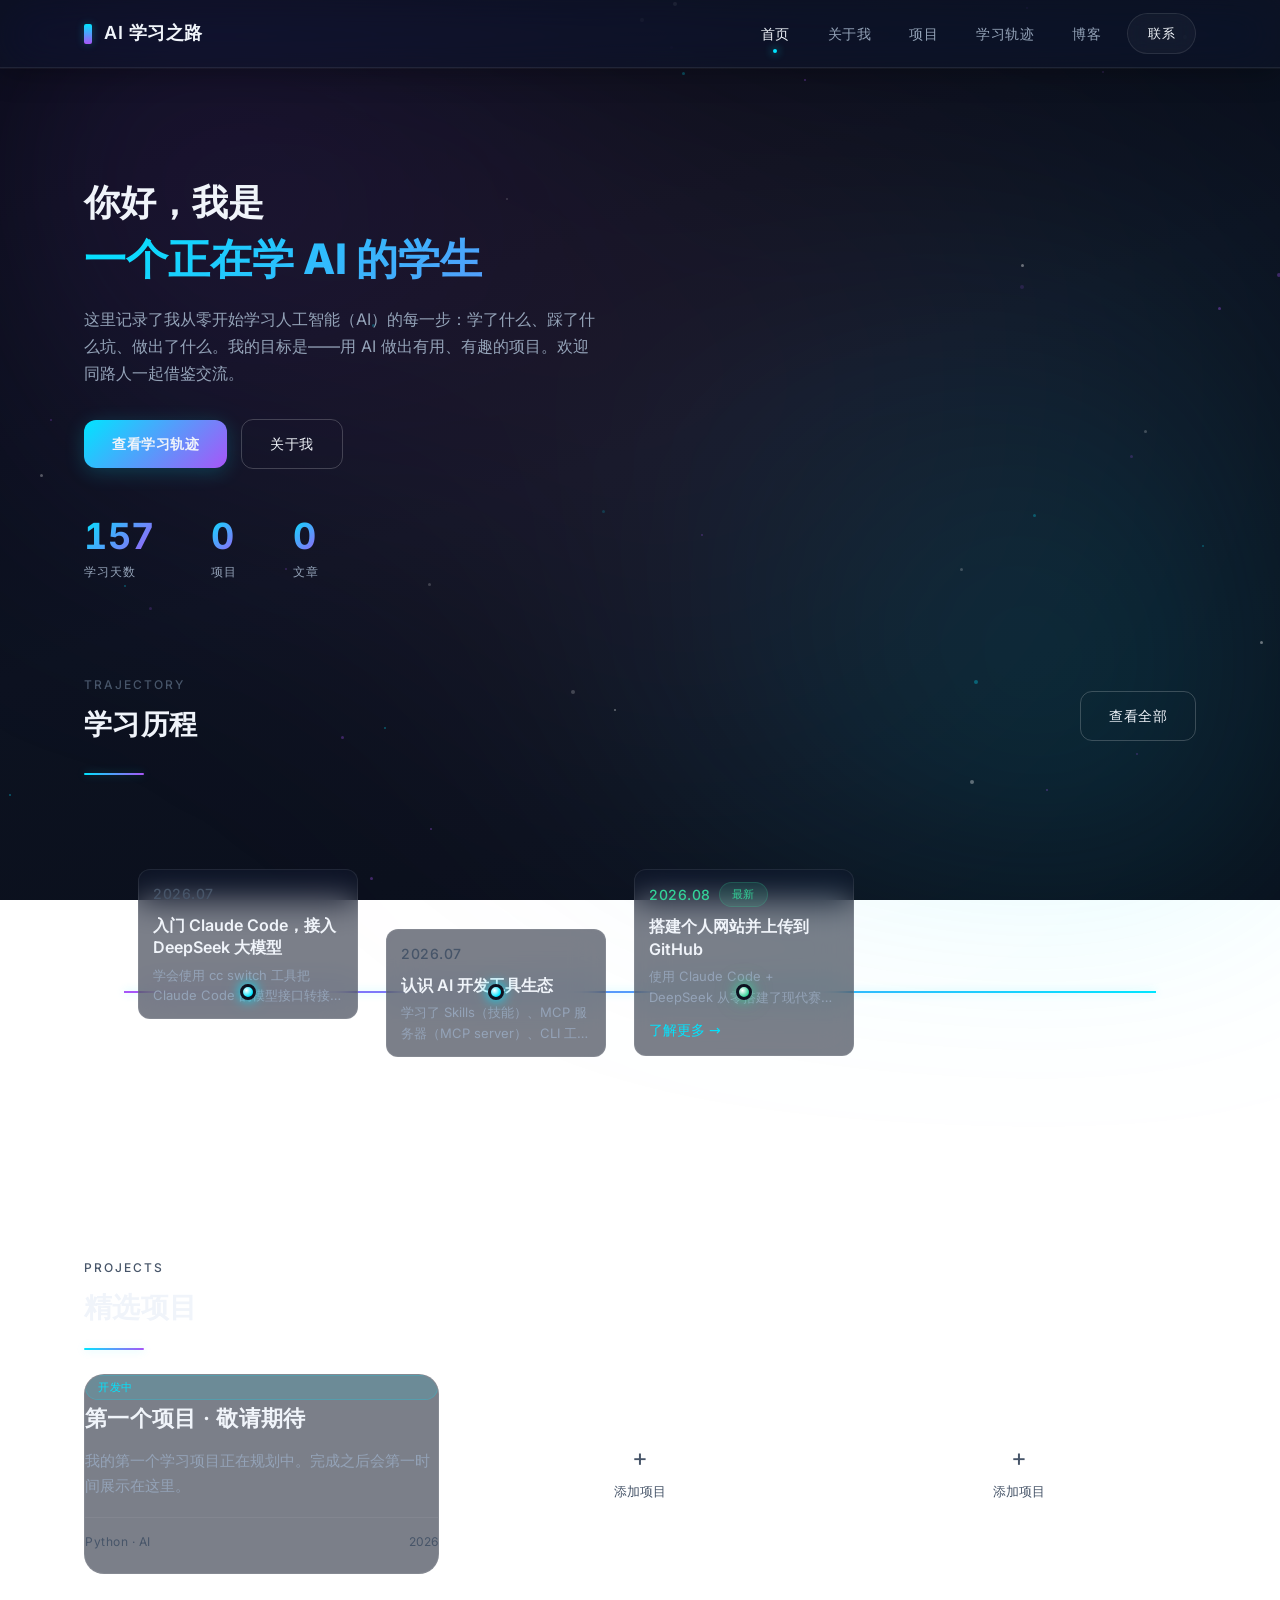
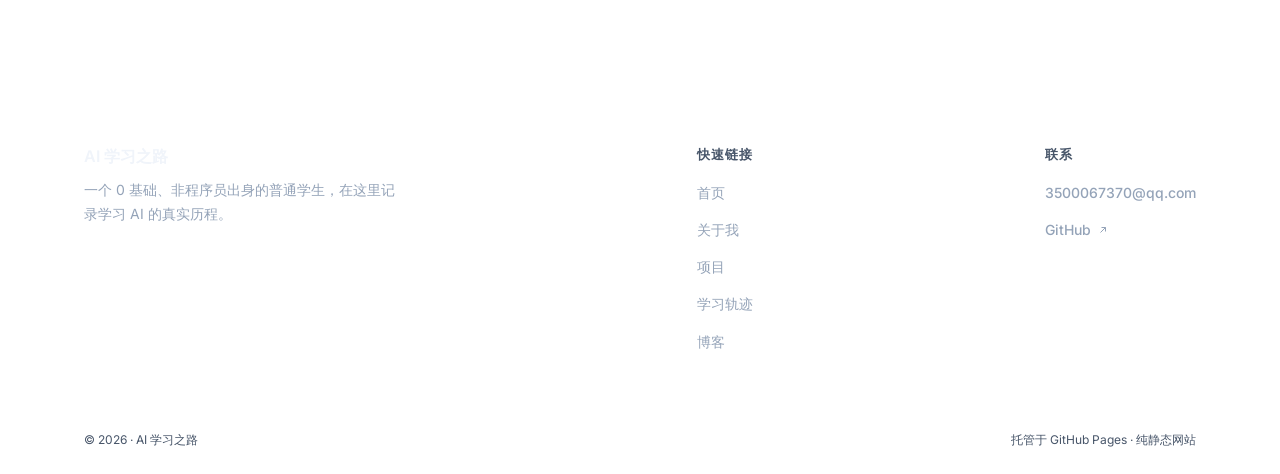
==== index.html @ 06bad892 "perf: Inter 字体本地化，移除 Google Fonts CDN 依赖 - 新增 fonts/Inter-latin-variable.woff2（可变字体，覆盖 100-900 字重） -" ====
<!DOCTYPE html>
<html lang="zh-CN">
<head>
  <meta charset="UTF-8">
  <meta name="viewport" content="width=1200">
  <title>首页 | 我的 AI 学习之路</title>
  <link rel="icon" type="image/svg+xml" href="images/favicon.svg">
  <link rel="stylesheet" href="css/style.css">
</head>
<body>

  <div class="ambient-glow"></div>
  <div id="particles"></div>

  <nav class="site-nav">
    <div class="nav-inner">
      <a class="nav-brand" href="index.html">AI 学习之路</a>
      <div class="nav-links">
        <a href="index.html" class="active">首页</a>
        <a href="about.html">关于我</a>
        <a href="projects.html">项目</a>
        <a href="trajectory.html">学习轨迹</a>
        <a href="blog.html">博客</a>
      </div>
      <a class="btn-glass nav-cta" href="mailto:3500067370@qq.com">联系</a>
    </div>
  </nav>

  <main class="page-main">

    <!-- Hero 区（现代仪表盘风格） -->
    <section class="hero">
      <h1 class="hero-title">
        你好，我是
        <span class="line-2 text-gradient">一个正在学 AI 的学生</span>
      </h1>
      <p class="hero-sub">这里记录了我从零开始学习人工智能（AI）的每一步：学了什么、踩了什么坑、做出了什么。我的目标是——用 AI 做出有用、有趣的项目。欢迎同路人一起借鉴交流。</p>
      <div class="btn-row">
        <a class="btn-gradient magnetic" href="trajectory.html">查看学习轨迹</a>
        <a class="btn-outline" href="about.html">关于我</a>
      </div>
      <div class="hero-stats">
        <div class="stat-item">
          <div class="stat-num text-gradient" data-count="0" data-auto-days>0</div>
          <div class="stat-label">学习天数</div>
        </div>
        <div class="stat-item">
          <div class="stat-num text-gradient" data-count="0">0</div>
          <div class="stat-label">项目</div>
        </div>
        <div class="stat-item">
          <div class="stat-num text-gradient" data-count="0">0</div>
          <div class="stat-label">文章</div>
        </div>
      </div>
    </section>

    <!-- 学习轨迹概览（简版时间线） -->
    <section class="section">
      <div class="section-row">
        <div class="section-head">
          <div class="section-kicker">TRAJECTORY</div>
          <h2 class="section-title">学习历程</h2>
        </div>
        <a class="btn-outline" href="trajectory.html">查看全部</a>
      </div>
      <div class="divider-glow"></div>
      <div id="home-timeline"></div>
    </section>

    <!-- 精选项目 -->
    <section class="section">
      <div class="section-head">
        <div class="section-kicker">PROJECTS</div>
        <h2 class="section-title">精选项目</h2>
      </div>
      <div class="divider-glow"></div>
      <div class="projects-grid">
        <div class="card project-card">
          <span class="badge badge-cyan">开发中</span>
          <h3>第一个项目 · 敬请期待</h3>
          <p>我的第一个学习项目正在规划中。完成之后会第一时间展示在这里。</p>
          <div class="project-meta">
            <span class="tech">Python · AI</span>
            <span>2026</span>
          </div>
        </div>
        <div class="card-placeholder">
          <div class="plus">+</div>
          <span>添加项目</span>
        </div>
        <div class="card-placeholder">
          <div class="plus">+</div>
          <span>添加项目</span>
        </div>
      </div>
    </section>

  </main>

  <footer class="site-footer">
    <div class="footer-inner">
      <div class="footer-cols">
        <div class="footer-brand">
          <div class="footer-brand-name">AI 学习之路</div>
          <p>一个 0 基础、非程序员出身的普通学生，在这里记录学习 AI 的真实历程。</p>
        </div>
        <div class="footer-col">
          <h4>快速链接</h4>
          <ul>
            <li><a href="index.html">首页</a></li>
            <li><a href="about.html">关于我</a></li>
            <li><a href="projects.html">项目</a></li>
            <li><a href="trajectory.html">学习轨迹</a></li>
            <li><a href="blog.html">博客</a></li>
          </ul>
        </div>
        <div class="footer-col">
          <h4>联系</h4>
          <ul>
            <li><a href="mailto:3500067370@qq.com">3500067370@qq.com</a></li>
            <li><a class="has-arrow" href="https://github.com/moxiao954" target="_blank" rel="noopener">GitHub
              <svg viewBox="0 0 24 24"><path d="M7 17L17 7M9 7h8v8"/></svg>
            </a></li>
          </ul>
        </div>
      </div>
      <div class="footer-bottom">
        <span>© 2026 · AI 学习之路</span>
        <span class="host-note">托管于 GitHub Pages · 纯静态网站</span>
      </div>
    </div>
  </footer>

  <script src="js/main.js"></script>
  <script>
    renderTimeline(document.getElementById("home-timeline"), {
      maxItems: 5,
      animated: false,
      compact: true
    });
  </script>
</body>
</html>
---- css/style.css ----
/* ============================================================
   个人 AI 学习分享网站 · 全局样式（现代前卫赛博风格 V3）
   规范来源：ui设计_现代赛博版_v3.txt
   说明：所有颜色走 :root 设计令牌；动画元素尽量加 will-change
   ============================================================ */

/* ============================================================
   本地字体：Inter 可变字体（latin 子集，覆盖 400-800 字重）
   说明：由 Google Fonts 下载到本地自托管，无需访问外网，
   中文自动回退到微软雅黑 / 苹方。
   ============================================================ */
@font-face {
  font-family: 'Inter';
  font-style: normal;
  font-weight: 100 900;
  font-display: swap;
  src: url('../fonts/Inter-latin-variable.woff2') format('woff2');
}

:root {
  /* ---- 背景 ---- */
  --bg-start: #060914;                 /* 背景渐变起点（极深蓝黑） */
  --bg-end: #0C1220;                   /* 背景渐变终点 */
  --bg-elevated: #0F1628;              /* 抬升表面色（实色卡片） */

  /* ---- 主色 ---- */
  --cyan: #00E5FF;                     /* 主色·荧光青 */
  --cyan-soft: rgba(0, 229, 255, 0.12);
  --purple: #A855F7;                   /* 副色·电光紫 */
  --purple-soft: rgba(168, 85, 247, 0.12);
  --magenta: #F472B6;                  /* 点缀·霓虹粉 */
  --green: #34D399;                    /* 点缀·翡翠绿（成功/在线） */
  --amber: #FBBF24;                    /* 点缀·琥珀（提示） */

  /* ---- 玻璃表面 ---- */
  --surface: rgba(255, 255, 255, 0.03);
  --surface-hover: rgba(255, 255, 255, 0.06);
  --glass-bg: rgba(15, 22, 40, 0.55);
  --glass-border: rgba(255, 255, 255, 0.08);
  --glass-border-active: rgba(0, 229, 255, 0.35);

  /* ---- 文字 ---- */
  --text-main: #F0F4FA;
  --text-secondary: #94A3B8;
  --text-tertiary: #475569;

  /* ---- 发光 / 阴影 ---- */
  --shadow-cyan: rgba(0, 229, 255, 0.25);
  --shadow-purple: rgba(168, 85, 247, 0.25);
  --glow-cyan: 0 0 20px rgba(0, 229, 255, 0.3), 0 0 60px rgba(0, 229, 255, 0.1);
  --glow-purple: 0 0 20px rgba(168, 85, 247, 0.3), 0 0 60px rgba(168, 85, 247, 0.1);

  /* ---- 圆角 ---- */
  --radius-sm: 6px;
  --radius-md: 12px;
  --radius-lg: 20px;
  --radius-xl: 28px;

  /* ---- 过渡 ---- */
  --transition-fast: 0.2s cubic-bezier(0.4, 0, 0.2, 1);
  --transition-base: 0.4s cubic-bezier(0.4, 0, 0.2, 1);
  --transition-spring: 0.5s cubic-bezier(0.34, 1.56, 0.64, 1);
}

* { margin: 0; padding: 0; box-sizing: border-box; }

html { min-width: 1200px; }

body {
  font-family: 'Inter', 'Microsoft YaHei', 'PingFang SC', system-ui, sans-serif;
  color: var(--text-main);
  background: linear-gradient(160deg, var(--bg-start) 0%, var(--bg-end) 50%, #0A0E1A 100%) fixed;
  min-height: 100vh;
  line-height: 1.7;
  overflow-x: hidden;
}

/* ============================================================
   [1] 背景系统：ambient-glow 光斑（fixed，z-index:0）
   ============================================================ */
.ambient-glow {
  position: fixed;
  inset: 0;
  z-index: 0;
  pointer-events: none;
  background:
    radial-gradient(ellipse 800px 800px at 12% 10%, rgba(168, 85, 247, 0.15), transparent 70%),
    radial-gradient(ellipse 800px 800px at 85% 78%, rgba(0, 229, 255, 0.15), transparent 70%),
    radial-gradient(ellipse 800px 800px at 55% 45%, rgba(244, 114, 182, 0.08), transparent 70%);
  filter: blur(120px);
  animation: ambient-drift 20s ease-in-out infinite alternate;
}
@keyframes ambient-drift {
  0%   { transform: translate(0, 0) scale(1); }
  50%  { transform: translate(2%, -2%) scale(1.06); }
  100% { transform: translate(-2%, 2%) scale(1); }
}

/* 粒子系统（由 js/main.js 生成，z-index:1，pointer-events:none） */
#particles {
  position: fixed;
  inset: 0;
  z-index: 1;
  pointer-events: none;
  overflow: hidden;
}
.particle {
  position: absolute;
  border-radius: 50%;
  opacity: 0.5;
  will-change: transform, opacity;
}
@keyframes particle-float {
  0%   { transform: translate3d(0, 0, 0); }
  25%  { transform: translate3d(18px, -26vh, 0); }
  50%  { transform: translate3d(-14px, -52vh, 0); }
  75%  { transform: translate3d(20px, -78vh, 0); }
  100% { transform: translate3d(0, -104vh, 0); }
}

/* ============================================================
   [3] 微光粒子 / [4] 光标与磁性
   ============================================================ */
.magnetic { will-change: transform; }

/* ============================================================
   层叠约定：内容 z-index:2，导航 z-index:100，弹层 200
   ============================================================ */
.page-main, .site-footer { position: relative; z-index: 2; }

/* ============================================================
   [导航栏] .site-nav
   ============================================================ */
.site-nav {
  position: fixed;
  top: 0; left: 0; right: 0;
  z-index: 100;
  height: 68px;
  background: var(--glass-bg);
  backdrop-filter: blur(24px) saturate(180%);
  -webkit-backdrop-filter: blur(24px) saturate(180%);
  border-bottom: 1px solid rgba(255, 255, 255, 0.08);
  box-shadow: 0 4px 30px rgba(0, 0, 0, 0.3), 0 1px 0 rgba(255, 255, 255, 0.05);
}
.nav-inner {
  max-width: 1160px;
  margin: 0 auto;
  height: 100%;
  display: flex;
  align-items: center;
  padding: 0 24px;
  gap: 24px;
}
.nav-brand {
  display: inline-flex;
  align-items: center;
  gap: 12px;
  color: var(--text-main);
  font-size: 18px;
  font-weight: 600;
  text-decoration: none;
  letter-spacing: 0.5px;
  white-space: nowrap;
}
.nav-brand::before {
  content: "";
  width: 8px;
  height: 20px;
  border-radius: 2px;
  background: linear-gradient(180deg, var(--cyan), var(--purple));
  box-shadow: 0 0 8px var(--shadow-cyan);
  transition: height var(--transition-fast), box-shadow var(--transition-fast);
}
.nav-brand:hover::before {
  height: 24px;
  box-shadow: 0 0 12px var(--shadow-cyan), 0 0 20px var(--shadow-purple);
}
.nav-links {
  margin-left: auto;
  display: flex;
  align-items: center;
  gap: 34px;
}
.nav-links a {
  position: relative;
  color: var(--text-secondary);
  text-decoration: none;
  font-size: 14px;
  font-weight: 500;
  letter-spacing: 0.5px;
  padding: 6px 2px;
  transition: color var(--transition-fast);
}
.nav-links a::after {
  content: "";
  position: absolute;
  left: 50%;
  bottom: -2px;
  transform: translateX(-50%);
  width: 4px;
  height: 4px;
  border-radius: 50%;
  background: var(--cyan);
  box-shadow: 0 0 8px var(--cyan);
  opacity: 0;
  transition: opacity var(--transition-fast);
}
.nav-links a:hover { color: var(--text-main); }
.nav-links a:hover::after { opacity: 1; }
.nav-links a.active { color: var(--text-main); }
.nav-links a.active::after { opacity: 1; }

.nav-cta { flex-shrink: 0; }

/* ============================================================
   [玻璃按钮] .btn-glass
   ============================================================ */
.btn-glass {
  display: inline-block;
  padding: 8px 20px;
  border-radius: 999px;
  background: var(--surface);
  backdrop-filter: blur(12px);
  -webkit-backdrop-filter: blur(12px);
  border: 1px solid rgba(255, 255, 255, 0.1);
  color: var(--text-main);
  font-size: 13px;
  font-weight: 500;
  text-decoration: none;
  letter-spacing: 0.5px;
  cursor: pointer;
  transition: background var(--transition-fast), border-color var(--transition-fast), box-shadow var(--transition-fast), transform var(--transition-fast);
}
.btn-glass:hover {
  background: var(--surface-hover);
  border-color: rgba(255, 255, 255, 0.2);
  box-shadow: 0 0 16px rgba(0, 229, 255, 0.15);
  transform: scale(1.02);
}

/* ============================================================
   [主内容] .page-main / [页面头部] .page-header
   ============================================================ */
.page-main {
  max-width: 1160px;
  margin: 0 auto;
  padding: 120px 24px 80px;
}

.page-header {
  padding: 20px 0 10px;
  max-width: 860px;
}
.page-kicker {
  font-size: 12px;
  font-weight: 500;
  letter-spacing: 2px;
  text-transform: uppercase;
  color: var(--text-tertiary);
  margin-bottom: 14px;
}
.page-title {
  font-size: 40px;
  font-weight: 700;
  line-height: 1.2;
  letter-spacing: 0.5px;
}
.page-title .text-gradient { font-weight: 800; }
.page-header::after {
  content: "";
  display: block;
  width: 40px;
  height: 3px;
  border-radius: 2px;
  margin-top: 16px;
  background: linear-gradient(90deg, var(--cyan), var(--purple));
  box-shadow: 0 0 10px var(--shadow-cyan);
}
.page-header p {
  margin-top: 18px;
  font-size: 15px;
  color: var(--text-secondary);
  line-height: 1.7;
}

/* 页面进入动画：由 JS 给 .page-main 添加 .loaded */
.page-main > * {
  opacity: 0;
  transform: translateY(20px);
  transition: opacity 0.6s ease-out, transform 0.6s ease-out;
}
.page-main.loaded > * {
  opacity: 1;
  transform: translateY(0);
}
.page-main.loaded > *:nth-child(1) { transition-delay: 0.1s; }
.page-main.loaded > *:nth-child(2) { transition-delay: 0.2s; }
.page-main.loaded > *:nth-child(3) { transition-delay: 0.3s; }
.page-main.loaded > *:nth-child(4) { transition-delay: 0.4s; }
.page-main.loaded > *:nth-child(5) { transition-delay: 0.5s; }
.page-main.loaded > *:nth-child(6) { transition-delay: 0.6s; }

/* ============================================================
   [标题高亮] .text-gradient / .neon-title / .neon-purple
   ============================================================ */
.text-gradient {
  background: linear-gradient(135deg, var(--cyan), var(--purple));
  -webkit-background-clip: text;
  background-clip: text;
  -webkit-text-fill-color: transparent;
  color: transparent;
}
.neon-title {
  color: var(--text-main);
  text-shadow: 0 0 20px rgba(0, 229, 255, 0.4), 0 0 40px rgba(0, 229, 255, 0.2);
}
.neon-purple {
  color: var(--text-main);
  text-shadow: 0 0 20px rgba(168, 85, 247, 0.4), 0 0 40px rgba(168, 85, 247, 0.2);
}

/* ============================================================
   [卡片] .card / .card-purple / .card-placeholder
   ============================================================ */
.card {
  position: relative;
  background: var(--glass-bg);
  backdrop-filter: blur(16px) saturate(160%);
  -webkit-backdrop-filter: blur(16px) saturate(160%);
  border: 1px solid var(--glass-border);
  border-radius: var(--radius-lg);
  padding: 28px;
  perspective: 1000px;
  transition: border-color var(--transition-base), box-shadow var(--transition-base), transform var(--transition-spring), background var(--transition-base);
  will-change: transform;
}
.card:hover {
  border-color: var(--glass-border-active);
  box-shadow: var(--glow-cyan), inset 0 1px 0 rgba(255, 255, 255, 0.1);
  transform: translateY(-6px) rotateX(2deg) rotateY(-1deg) scale(1.01);
}
.card-purple:hover {
  border-color: rgba(168, 85, 247, 0.4);
  box-shadow: var(--glow-purple), inset 0 1px 0 rgba(255, 255, 255, 0.1);
}
.card-tag {
  font-size: 12px;
  font-weight: 500;
  letter-spacing: 1px;
  text-transform: uppercase;
  color: var(--text-tertiary);
  margin-bottom: 10px;
}
.card h3 {
  font-size: 22px;
  font-weight: 600;
  letter-spacing: 0.3px;
  margin-bottom: 10px;
}
.card p {
  font-size: 15px;
  color: var(--text-secondary);
  line-height: 1.7;
}
.card-footer {
  display: flex;
  align-items: center;
  justify-content: space-between;
  margin-top: 20px;
  padding-top: 16px;
  border-top: 1px solid rgba(255, 255, 255, 0.06);
  color: var(--text-tertiary);
  font-size: 13px;
}

/* 占位卡片（虚线） */
.card-placeholder {
  display: flex;
  flex-direction: column;
  align-items: center;
  justify-content: center;
  gap: 10px;
  min-height: 200px;
  border-radius: var(--radius-lg);
  background: var(--surface);
  border: 1px dashed rgba(255, 255, 255, 0.08);
  color: var(--text-tertiary);
  transition: border-color var(--transition-fast), background var(--transition-fast);
}
.card-placeholder .plus {
  font-size: 24px;
  line-height: 1;
  transition: transform var(--transition-spring);
}
.card-placeholder span { font-size: 13px; }
.card-placeholder:hover {
  border-color: rgba(255, 255, 255, 0.15);
  background: rgba(255, 255, 255, 0.03);
}
.card-placeholder:hover .plus { transform: rotate(90deg); }

/* ============================================================
   [按钮] .btn-gradient / .btn-outline
   ============================================================ */
.btn-gradient {
  display: inline-block;
  padding: 12px 28px;
  border: none;
  border-radius: var(--radius-md);
  background: linear-gradient(135deg, var(--cyan), var(--purple));
  color: var(--text-main);
  font-family: inherit;
  font-size: 14px;
  font-weight: 600;
  letter-spacing: 0.5px;
  text-decoration: none;
  text-align: center;
  cursor: pointer;
  box-shadow: 0 4px 20px rgba(0, 229, 255, 0.2);
  transition: box-shadow var(--transition-fast), transform var(--transition-fast), filter var(--transition-fast);
}
.btn-gradient:hover {
  box-shadow: 0 8px 30px rgba(0, 229, 255, 0.35), inset 0 0 0 1px rgba(255, 255, 255, 0.1);
  transform: translateY(-2px);
  filter: brightness(1.1);
}
.btn-gradient:active { transform: translateY(0) scale(0.98); }

.btn-outline {
  display: inline-block;
  padding: 12px 28px;
  border: 1.5px solid rgba(255, 255, 255, 0.2);
  border-radius: var(--radius-md);
  background: transparent;
  color: var(--text-main);
  font-family: inherit;
  font-size: 14px;
  font-weight: 500;
  letter-spacing: 0.5px;
  text-decoration: none;
  text-align: center;
  cursor: pointer;
  transition: border-color var(--transition-fast), background var(--transition-fast), color var(--transition-fast), transform var(--transition-fast);
}
.btn-outline:hover {
  border-color: var(--cyan);
  background: rgba(0, 229, 255, 0.08);
  color: var(--cyan);
  text-shadow: 0 0 8px var(--shadow-cyan);
  transform: translateY(-2px);
}
.btn-outline:active { transform: translateY(0) scale(0.98); }

/* 按钮组 */
.btn-row {
  display: flex;
  flex-wrap: wrap;
  gap: 14px;
  align-items: center;
}

/* ============================================================
   [角标] .badge
   ============================================================ */
.badge {
  display: inline-block;
  padding: 4px 12px;
  border-radius: 999px;
  font-size: 11px;
  font-weight: 500;
  letter-spacing: 0.5px;
  line-height: 1.4;
  transition: filter var(--transition-fast), box-shadow var(--transition-fast);
}
.badge-cyan {
  background: var(--cyan-soft);
  color: var(--cyan);
  border: 1px solid rgba(0, 229, 255, 0.2);
}
.badge-purple {
  background: var(--purple-soft);
  color: var(--purple);
  border: 1px solid rgba(168, 85, 247, 0.2);
}
.badge-green {
  background: rgba(52, 211, 153, 0.12);
  color: var(--green);
  border: 1px solid rgba(52, 211, 153, 0.2);
}
.badge-amber {
  background: rgba(251, 191, 36, 0.12);
  color: var(--amber);
  border: 1px solid rgba(251, 191, 36, 0.2);
}
.badge:hover {
  filter: brightness(1.2);
  box-shadow: 0 0 10px rgba(0, 229, 255, 0.2);
}

/* ============================================================
   [分隔线] .divider / .divider-glow
   ============================================================ */
.divider {
  height: 1px;
  background: linear-gradient(90deg, transparent 0%, rgba(255, 255, 255, 0.1) 20%, rgba(255, 255, 255, 0.1) 80%, transparent 100%);
}
.divider-glow {
  height: 2px;
  width: 60px;
  border-radius: 1px;
  margin: 16px 0 24px;
  background: linear-gradient(90deg, var(--cyan), var(--purple));
  box-shadow: 0 0 8px var(--shadow-cyan);
}

/* ============================================================
   [数据标签] .stat-item
   ============================================================ */
.stat-item {
  display: flex;
  flex-direction: column;
  gap: 6px;
}
.stat-num {
  font-size: 36px;
  font-weight: 700;
  line-height: 1.1;
  font-variant-numeric: tabular-nums;
  letter-spacing: 0.5px;
}
.stat-label {
  font-size: 12px;
  font-weight: 500;
  letter-spacing: 1px;
  text-transform: uppercase;
  color: var(--text-secondary);
}

/* ============================================================
   [头像] .avatar
   ============================================================ */
.avatar {
  position: relative;
  width: 180px;
  height: 180px;
  border-radius: 50%;
  flex-shrink: 0;
  border: 3px solid transparent;
  background-clip: padding-box;
  background-color: var(--bg-elevated);
}
.avatar::before {
  content: "";
  position: absolute;
  inset: -6px;
  border-radius: 50%;
  background: conic-gradient(var(--cyan), var(--purple), var(--cyan));
  z-index: -1;
  filter: blur(8px);
  opacity: 0.6;
  transition: opacity var(--transition-base);
}
.avatar:hover::before { opacity: 1; animation: avatar-ring 8s linear infinite; }
@keyframes avatar-ring { to { transform: rotate(360deg); } }
.avatar-img {
  width: 100%;
  height: 100%;
  object-fit: cover;
  display: block;
  border-radius: 50%;
  filter: saturate(0.9);
  transition: filter var(--transition-base);
}
.avatar:hover .avatar-img { filter: saturate(1.1); }

/* ============================================================
   [Hero 区] 首页
   ============================================================ */
.hero {
  padding: 60px 0 20px;
  max-width: 860px;
}
.hero-title {
  font-size: 36px;
  font-weight: 700;
  line-height: 1.25;
  color: var(--text-main);
}
.hero-title .line-2 {
  display: block;
  margin-top: 8px;
  font-size: 42px;
  font-weight: 800;
}
.hero-sub {
  margin-top: 20px;
  font-size: 16px;
  color: var(--text-secondary);
  max-width: 520px;
  line-height: 1.7;
}
.hero .btn-row { margin-top: 32px; }
.hero-stats {
  display: flex;
  gap: 56px;
  margin-top: 48px;
}

/* ============================================================
   [区块] .section / .section-head
   ============================================================ */
.section { margin-top: 72px; }
.section-head { margin-bottom: 8px; }
.section-kicker {
  font-size: 12px;
  font-weight: 500;
  letter-spacing: 2px;
  text-transform: uppercase;
  color: var(--text-tertiary);
}
.section-title {
  font-size: 28px;
  font-weight: 700;
  letter-spacing: 0.3px;
  margin-top: 6px;
}
.section-row {
  display: flex;
  align-items: center;
  justify-content: space-between;
  gap: 20px;
  margin-bottom: 8px;
}

/* ============================================================
   [时间线] 轨迹页 & 首页概览共用（V3 现代极简）
   ============================================================ */
.timeline {
  position: relative;
  overflow-x: auto;
  padding: 40px 0;
  min-height: 320px;
  border-radius: var(--radius-lg);
}
.tl-line {
  position: absolute;
  left: 40px; right: 40px;
  top: 50%;
  height: 2px;
  transform: translateY(-50%);
  background: linear-gradient(90deg, var(--purple), var(--cyan));
  box-shadow: 0 0 8px rgba(0, 229, 255, 0.3);
}
.tl-track {
  position: relative;
  display: flex;
  min-width: 100%;
  padding: 30px 40px;
}
.tl-node {
  position: relative;
  flex: 0 0 260px;
  margin: 0 14px;
  opacity: 0;
}
.timeline.no-anim .tl-node { opacity: 1; }
.tl-node-top    .tl-card { margin-bottom: 60px; }
.tl-node-bottom .tl-card { margin-top: 60px; }

.tl-dot {
  position: absolute;
  left: 50%; top: 50%;
  width: 16px; height: 16px;
  transform: translate(-50%, -50%);
  border-radius: 50%;
  background: radial-gradient(circle at 35% 35%, #fff, var(--cyan) 70%);
  border: 3px solid var(--bg-end);
  box-shadow: 0 0 12px var(--cyan), 0 0 24px rgba(0, 229, 255, 0.2);
  z-index: 2;
}

.tl-card {
  position: relative;
  background: var(--glass-bg);
  backdrop-filter: blur(16px) saturate(160%);
  -webkit-backdrop-filter: blur(16px) saturate(160%);
  border: 1px solid var(--glass-border);
  border-radius: var(--radius-md);
  padding: 16px 18px;
  transition: border-color var(--transition-fast), box-shadow var(--transition-fast), background var(--transition-fast), transform var(--transition-spring);
  will-change: transform;
}
.tl-node:hover .tl-card {
  border-color: var(--glass-border-active);
  box-shadow: var(--glow-cyan), inset 0 1px 0 rgba(255, 255, 255, 0.1);
  transform: translateY(-4px);
}
.tl-time {
  font-size: 14px;
  font-weight: 500;
  color: var(--text-tertiary);
  letter-spacing: 0.5px;
}
.tl-title {
  margin: 8px 0 6px;
  font-size: 16px;
  font-weight: 600;
  color: var(--text-main);
  line-height: 1.4;
}
.tl-desc {
  font-size: 13px;
  color: var(--text-secondary);
  line-height: 1.6;
  overflow: hidden;
  display: -webkit-box;
  -webkit-line-clamp: 3;
  -webkit-box-orient: vertical;
}
.tl-link {
  display: inline-block;
  margin-top: 10px;
  color: var(--cyan);
  font-size: 14px;
  font-weight: 500;
  text-decoration: none;
  transition: transform var(--transition-fast), text-shadow var(--transition-fast);
}
.tl-link:hover {
  transform: translateX(4px);
  text-shadow: 0 0 8px var(--shadow-cyan);
}

/* 当前节点（最新）：绿点 + "最新"角标 + 绿色时间 */
.tl-node-current .tl-dot {
  background: radial-gradient(circle at 35% 35%, #fff, var(--green) 70%);
  border-color: var(--bg-end);
  box-shadow: 0 0 12px var(--green), 0 0 24px rgba(52, 211, 153, 0.25);
}
.tl-node-current .tl-time {
  color: var(--green);
  display: flex;
  align-items: center;
  gap: 8px;
}

/* 点亮动画：由 JS 添加 .animate 并设置递增 animation-delay（ms 单位） */
@keyframes tl-reveal {
  0% {
    opacity: 0;
    transform: translateY(30px) scale(0.95);
    filter: blur(4px);
  }
  100% {
    opacity: 1;
    transform: translateY(0) scale(1);
    filter: blur(0);
  }
}
.tl-node.animate {
  animation-name: tl-reveal;
  animation-duration: 0.8s;
  animation-timing-function: cubic-bezier(0.34, 1.56, 0.64, 1);
  animation-fill-mode: both;
}

/* 首页紧凑模式 */
.timeline.compact .tl-node { flex-basis: 220px; }
.timeline.compact .tl-card { padding: 12px 14px; }
.timeline.compact .tl-desc { -webkit-line-clamp: 2; }

/* 空状态提示 */
.tl-empty {
  position: relative;
  text-align: center;
  padding: 90px 0 60px;
  color: var(--text-secondary);
}
.tl-empty-title {
  font-size: 22px;
  font-weight: 600;
  color: var(--text-main);
  margin-bottom: 10px;
}
.tl-empty p { font-size: 14px; color: var(--text-secondary); }

/* ============================================================
   [关于我] 非对称双栏
   ============================================================ */
.about-wrap {
  display: flex;
  gap: 48px;
  margin-top: 44px;
  align-items: flex-start;
}
.about-left {
  flex: 0 0 40%;
  display: flex;
  flex-direction: column;
  align-items: flex-start;
  gap: 20px;
}
.about-name {
  font-size: 24px;
  font-weight: 700;
}
.about-role {
  font-size: 14px;
  color: var(--text-secondary);
}
.about-socials {
  display: flex;
  gap: 12px;
  margin-top: 4px;
}
.social-btn {
  display: inline-flex;
  align-items: center;
  gap: 8px;
  padding: 9px 18px;
  border-radius: var(--radius-md);
  background: var(--surface);
  backdrop-filter: blur(12px);
  -webkit-backdrop-filter: blur(12px);
  border: 1px solid rgba(255, 255, 255, 0.1);
  color: var(--text-main);
  font-size: 13px;
  font-weight: 500;
  text-decoration: none;
  transition: background var(--transition-fast), border-color var(--transition-fast), box-shadow var(--transition-fast), transform var(--transition-fast);
}
.social-btn svg { width: 15px; height: 15px; fill: currentColor; }
.social-btn:hover {
  background: var(--surface-hover);
  border-color: rgba(0, 229, 255, 0.35);
  box-shadow: 0 0 14px rgba(0, 229, 255, 0.15);
  transform: translateY(-2px);
}
.about-right {
  flex: 1;
  display: flex;
  flex-direction: column;
  gap: 20px;
}
.about-right .card {
  background: var(--bg-elevated);
  backdrop-filter: none;
  -webkit-backdrop-filter: none;
}
.skill-cloud { display: flex; flex-wrap: wrap; gap: 10px; }
.skill-cloud .badge { font-size: 12px; padding: 5px 14px; }

/* ============================================================
   [项目] 封面卡 + 筛选栏
   ============================================================ */
.filter-bar {
  display: flex;
  gap: 12px;
  margin: 28px 0 36px;
  flex-wrap: wrap;
}
.filter-btn { cursor: pointer; }
.filter-btn.active {
  background: var(--cyan-soft);
  color: var(--cyan);
  border-color: rgba(0, 229, 255, 0.35);
}
.projects-grid {
  display: grid;
  grid-template-columns: repeat(3, 1fr);
  gap: 24px;
}
.project-card {
  display: flex;
  flex-direction: column;
  padding: 0;
  overflow: hidden;
}
.project-cover {
  height: 160px;
  background: linear-gradient(135deg, var(--cyan-soft), var(--purple-soft));
  display: flex;
  align-items: center;
  justify-content: center;
  border-radius: var(--radius-lg) var(--radius-lg) 0 0;
}
.project-cover .initial {
  font-size: 48px;
  font-weight: 800;
  color: rgba(255, 255, 255, 0.1);
  user-select: none;
}
.project-body { padding: 24px; display: flex; flex-direction: column; flex: 1; }
.project-body h3 {
  display: flex;
  align-items: center;
  gap: 10px;
  font-size: 20px;
}
.project-body p {
  font-size: 14px;
  color: var(--text-secondary);
  line-height: 1.7;
  margin-top: 10px;
  flex: 1;
}
.project-meta {
  display: flex;
  align-items: center;
  justify-content: space-between;
  margin-top: 18px;
  padding-top: 14px;
  border-top: 1px solid rgba(255, 255, 255, 0.06);
  color: var(--text-tertiary);
  font-size: 12px;
}
.project-meta .tech { letter-spacing: 0.5px; }

/* ============================================================
   [博客] 空状态 + 文章骨架
   ============================================================ */
.blog-empty {
  display: flex;
  flex-direction: column;
  align-items: center;
  text-align: center;
  padding: 80px 0 60px;
}
.blog-empty-icon {
  width: 48px;
  height: 48px;
  border: 1.5px solid var(--text-tertiary);
  border-radius: var(--radius-md);
  display: flex;
  align-items: center;
  justify-content: center;
  font-size: 20px;
  color: var(--text-tertiary);
  margin-bottom: 24px;
}
.blog-empty-title {
  font-size: 24px;
  font-weight: 600;
  color: var(--text-main);
}
.blog-empty p {
  font-size: 15px;
  color: var(--text-secondary);
  margin: 12px 0 28px;
}
.article-skeletons {
  display: grid;
  grid-template-columns: repeat(3, 1fr);
  gap: 24px;
  margin-top: 8px;
}
.article-skeleton {
  height: 120px;
  border-radius: var(--radius-md);
  background: linear-gradient(100deg,
    rgba(255, 255, 255, 0.02) 40%,
    rgba(255, 255, 255, 0.07) 50%,
    rgba(255, 255, 255, 0.02) 60%);
  background-size: 200% 100%;
  animation: shimmer 2.2s linear infinite;
}
@keyframes shimmer {
  from { background-position: 200% 0; }
  to   { background-position: -200% 0; }
}

/* ============================================================
   [CTA 区] 轨迹页底部
   ============================================================ */
.cta-section {
  text-align: center;
  margin-top: 72px;
  padding: 56px 24px;
  border-radius: var(--radius-xl);
  background: var(--glass-bg);
  backdrop-filter: blur(16px) saturate(160%);
  -webkit-backdrop-filter: blur(16px) saturate(160%);
  border: 1px solid var(--glass-border);
}
.cta-section h2 { font-size: 26px; font-weight: 700; }
.cta-section p {
  color: var(--text-secondary);
  font-size: 15px;
  margin: 12px 0 28px;
}
.cta-section .btn-row { justify-content: center; }

/* ============================================================
   [页脚] .site-footer
   ============================================================ */
.site-footer {
  background: var(--surface);
  border-top: 1px solid rgba(255, 255, 255, 0.06);
  margin-top: 40px;
}
.footer-inner {
  max-width: 1160px;
  margin: 0 auto;
  padding: 48px 24px 0;
}
.footer-cols {
  display: flex;
  justify-content: space-between;
  gap: 40px;
  flex-wrap: wrap;
}
.footer-brand-name {
  font-size: 16px;
  font-weight: 600;
  color: var(--text-main);
}
.footer-brand p {
  font-size: 14px;
  color: var(--text-secondary);
  margin-top: 8px;
  max-width: 320px;
}
.footer-col h4 {
  font-size: 13px;
  font-weight: 600;
  letter-spacing: 1px;
  text-transform: uppercase;
  color: var(--text-tertiary);
  margin-bottom: 14px;
}
.footer-col ul { list-style: none; }
.footer-col li { margin-bottom: 10px; }
.footer-col a {
  color: var(--text-secondary);
  text-decoration: none;
  font-size: 14px;
  font-weight: 500;
  transition: color var(--transition-fast);
}
.footer-col a:hover { color: var(--cyan); }
.footer-col .has-arrow { display: inline-flex; align-items: center; gap: 6px; }
.footer-col .has-arrow svg { width: 12px; height: 12px; fill: none; stroke: currentColor; stroke-width: 2; }
.footer-bottom {
  display: flex;
  justify-content: space-between;
  align-items: center;
  gap: 16px;
  padding: 24px 0;
  margin-top: 40px;
  border-top: 1px solid rgba(255, 255, 255, 0.04);
  font-size: 12px;
  color: var(--text-tertiary);
}
.footer-bottom .host-note { color: var(--text-tertiary); font-size: 12px; }

/* ============================================================
   [文字链接] 下划线动画
   ============================================================ */
.footer-col a, .social-btn, .text-link {
  position: relative;
}
.text-link {
  color: var(--cyan);
  text-decoration: none;
  font-weight: 500;
}
.text-link::after,
.footer-col a::after {
  content: "";
  position: absolute;
  left: 0;
  bottom: -2px;
  width: 0;
  height: 1.5px;
  background: currentColor;
  transition: width 0.3s ease;
}
.text-link:hover::after,
.footer-col a:hover::after { width: 100%; }

/* ============================================================
   [滚动条] / [选中文本]
   ============================================================ */
::-webkit-scrollbar { width: 6px; height: 6px; }
::-webkit-scrollbar-track { background: transparent; }
::-webkit-scrollbar-thumb { background: rgba(255, 255, 255, 0.1); border-radius: 3px; }
::-webkit-scrollbar-thumb:hover { background: rgba(255, 255, 255, 0.2); }

::selection {
  background: rgba(0, 229, 255, 0.25);
  color: var(--text-main);
}

/* ============================================================
   优雅降级：不支持 backdrop-filter 的旧浏览器加深底色
   ============================================================ */
@supports not (backdrop-filter: blur(1px)) {
  .site-nav { background: rgba(10, 14, 26, 0.97); }
  .card, .tl-card, .cta-section { background: rgba(15, 22, 40, 0.92); }
  .btn-glass, .social-btn { background: rgba(255, 255, 255, 0.05); }
}
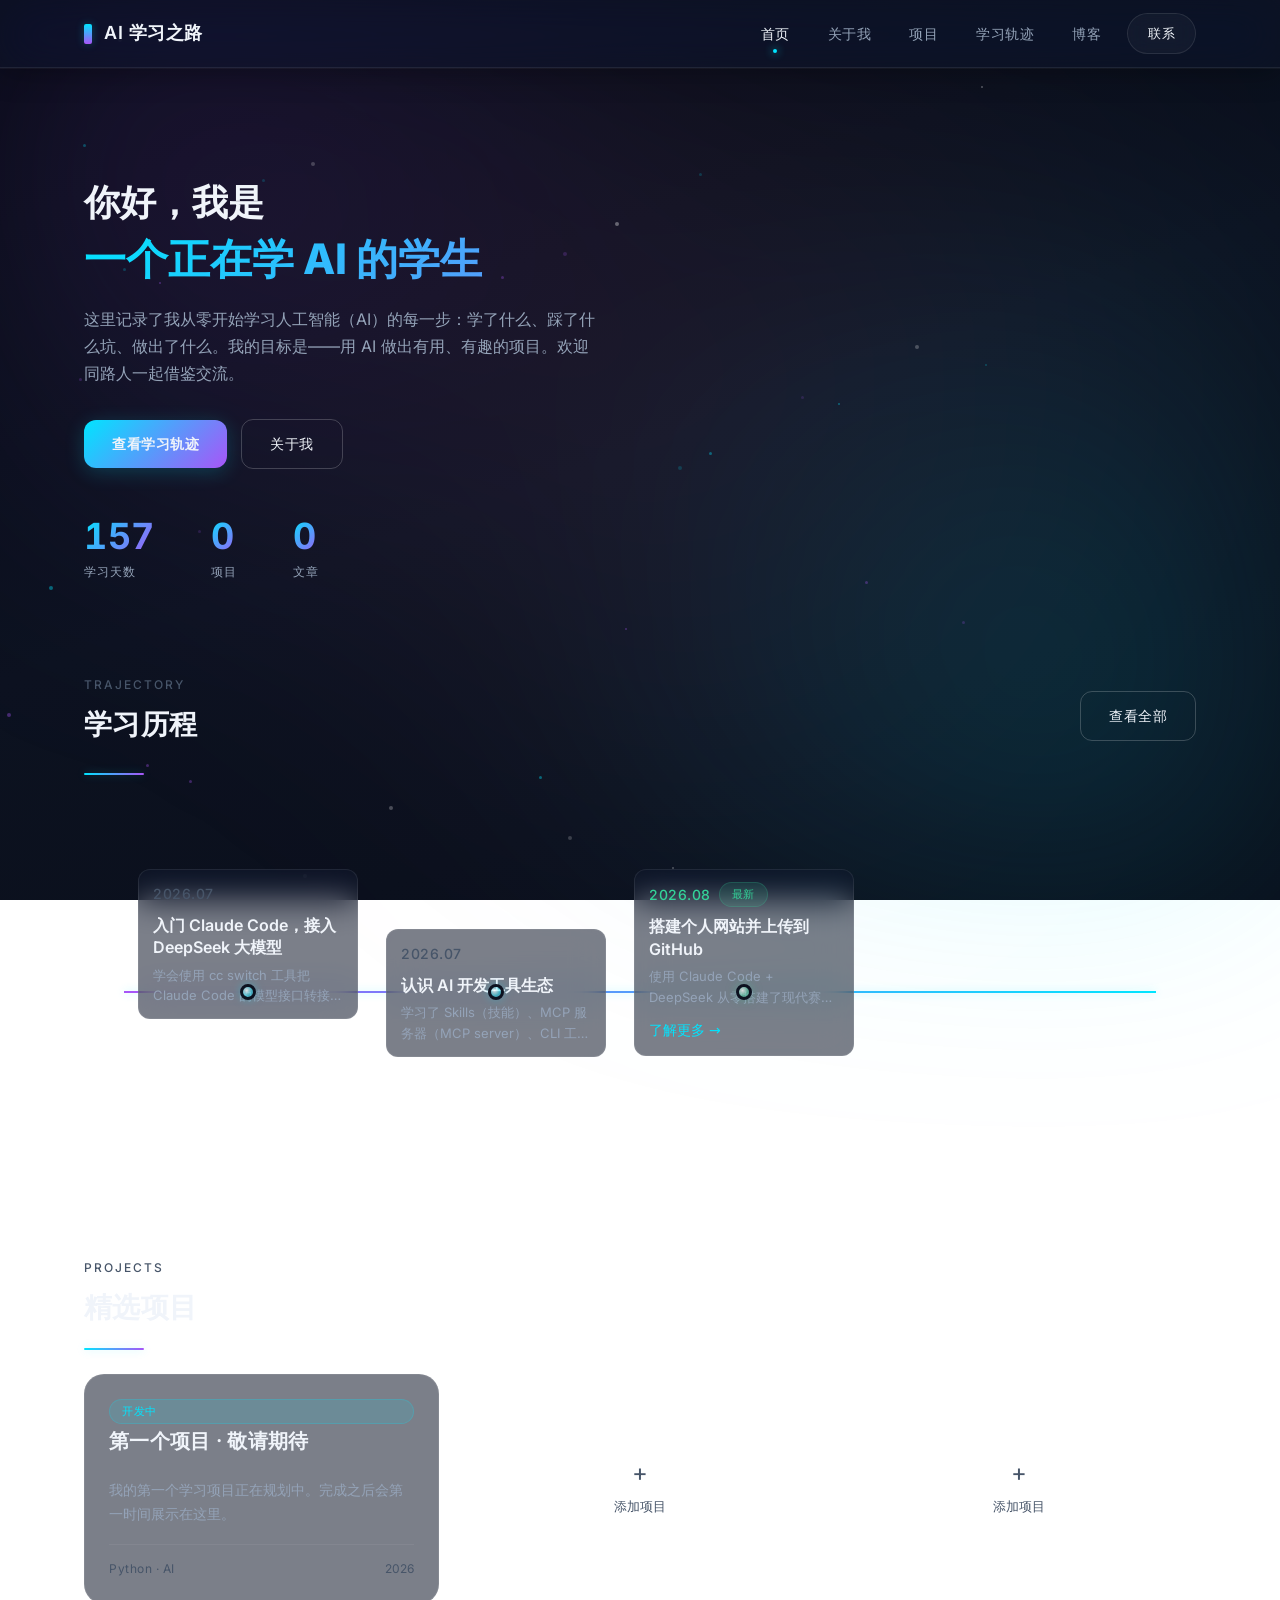
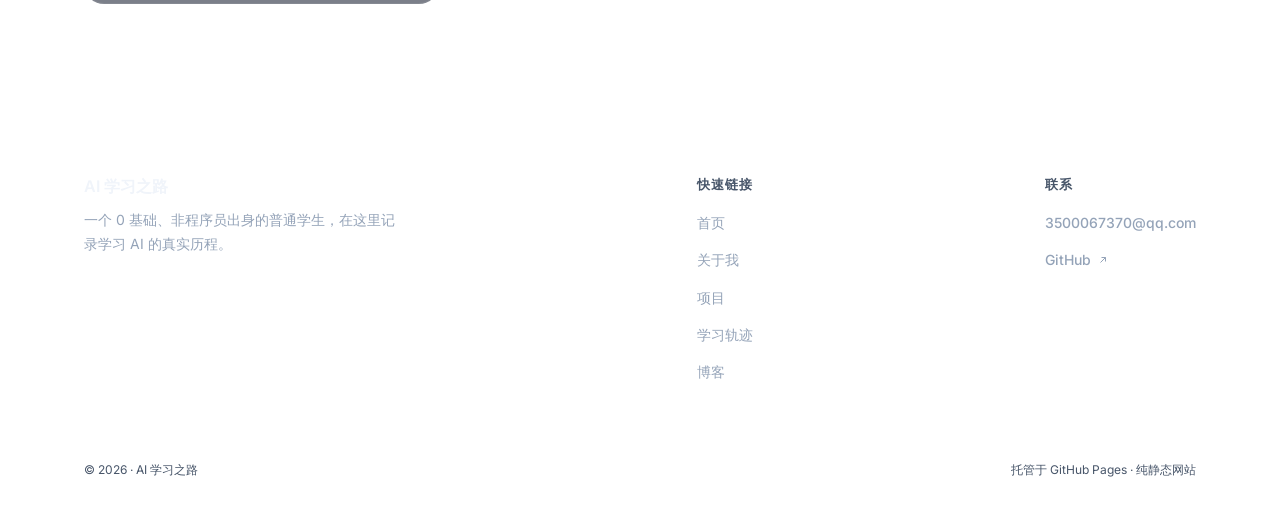
==== commit f876147a: "fix: 时间线圆点降亮度+提透明度；修复精选项目卡片文字溢出 - .tl-dot 中心白色改为半透明(0.7)，发光 24px→16px 且透明度减半，不再遮住卡片文字 - 当前节点(绿点)同步调整" ====
--- a/index.html
+++ b/index.html
@@ -77,12 +77,14 @@
       <div class="divider-glow"></div>
       <div class="projects-grid">
         <div class="card project-card">
-          <span class="badge badge-cyan">开发中</span>
-          <h3>第一个项目 · 敬请期待</h3>
-          <p>我的第一个学习项目正在规划中。完成之后会第一时间展示在这里。</p>
-          <div class="project-meta">
-            <span class="tech">Python · AI</span>
-            <span>2026</span>
+          <div class="project-body">
+            <span class="badge badge-cyan">开发中</span>
+            <h3>第一个项目 · 敬请期待</h3>
+            <p>我的第一个学习项目正在规划中。完成之后会第一时间展示在这里。</p>
+            <div class="project-meta">
+              <span class="tech">Python · AI</span>
+              <span>2026</span>
+            </div>
           </div>
         </div>
         <div class="card-placeholder">
--- a/css/style.css
+++ b/css/style.css
@@ -673,9 +673,9 @@
   width: 16px; height: 16px;
   transform: translate(-50%, -50%);
   border-radius: 50%;
-  background: radial-gradient(circle at 35% 35%, #fff, var(--cyan) 70%);
+  background: radial-gradient(circle at 35% 35%, rgba(255, 255, 255, 0.7), rgba(0, 229, 255, 0.45) 60%, rgba(0, 229, 255, 0.15) 100%);
   border: 3px solid var(--bg-end);
-  box-shadow: 0 0 12px var(--cyan), 0 0 24px rgba(0, 229, 255, 0.2);
+  box-shadow: 0 0 8px rgba(0, 229, 255, 0.25), 0 0 16px rgba(0, 229, 255, 0.08);
   z-index: 2;
 }
 
@@ -733,9 +733,9 @@
 
 /* 当前节点（最新）：绿点 + "最新"角标 + 绿色时间 */
 .tl-node-current .tl-dot {
-  background: radial-gradient(circle at 35% 35%, #fff, var(--green) 70%);
+  background: radial-gradient(circle at 35% 35%, rgba(255, 255, 255, 0.7), rgba(52, 211, 153, 0.45) 60%, rgba(52, 211, 153, 0.15) 100%);
   border-color: var(--bg-end);
-  box-shadow: 0 0 12px var(--green), 0 0 24px rgba(52, 211, 153, 0.25);
+  box-shadow: 0 0 8px rgba(52, 211, 153, 0.25), 0 0 16px rgba(52, 211, 153, 0.1);
 }
 .tl-node-current .tl-time {
   color: var(--green);
@@ -876,6 +876,18 @@
   padding: 0;
   overflow: hidden;
 }
+.project-card h3 {
+  font-size: 18px;
+  font-weight: 600;
+  letter-spacing: 0.3px;
+}
+.project-card p {
+  font-size: 14px;
+  color: var(--text-secondary);
+  line-height: 1.7;
+  margin-top: 10px;
+  flex: 1;
+}
 .project-cover {
   height: 160px;
   background: linear-gradient(135deg, var(--cyan-soft), var(--purple-soft));
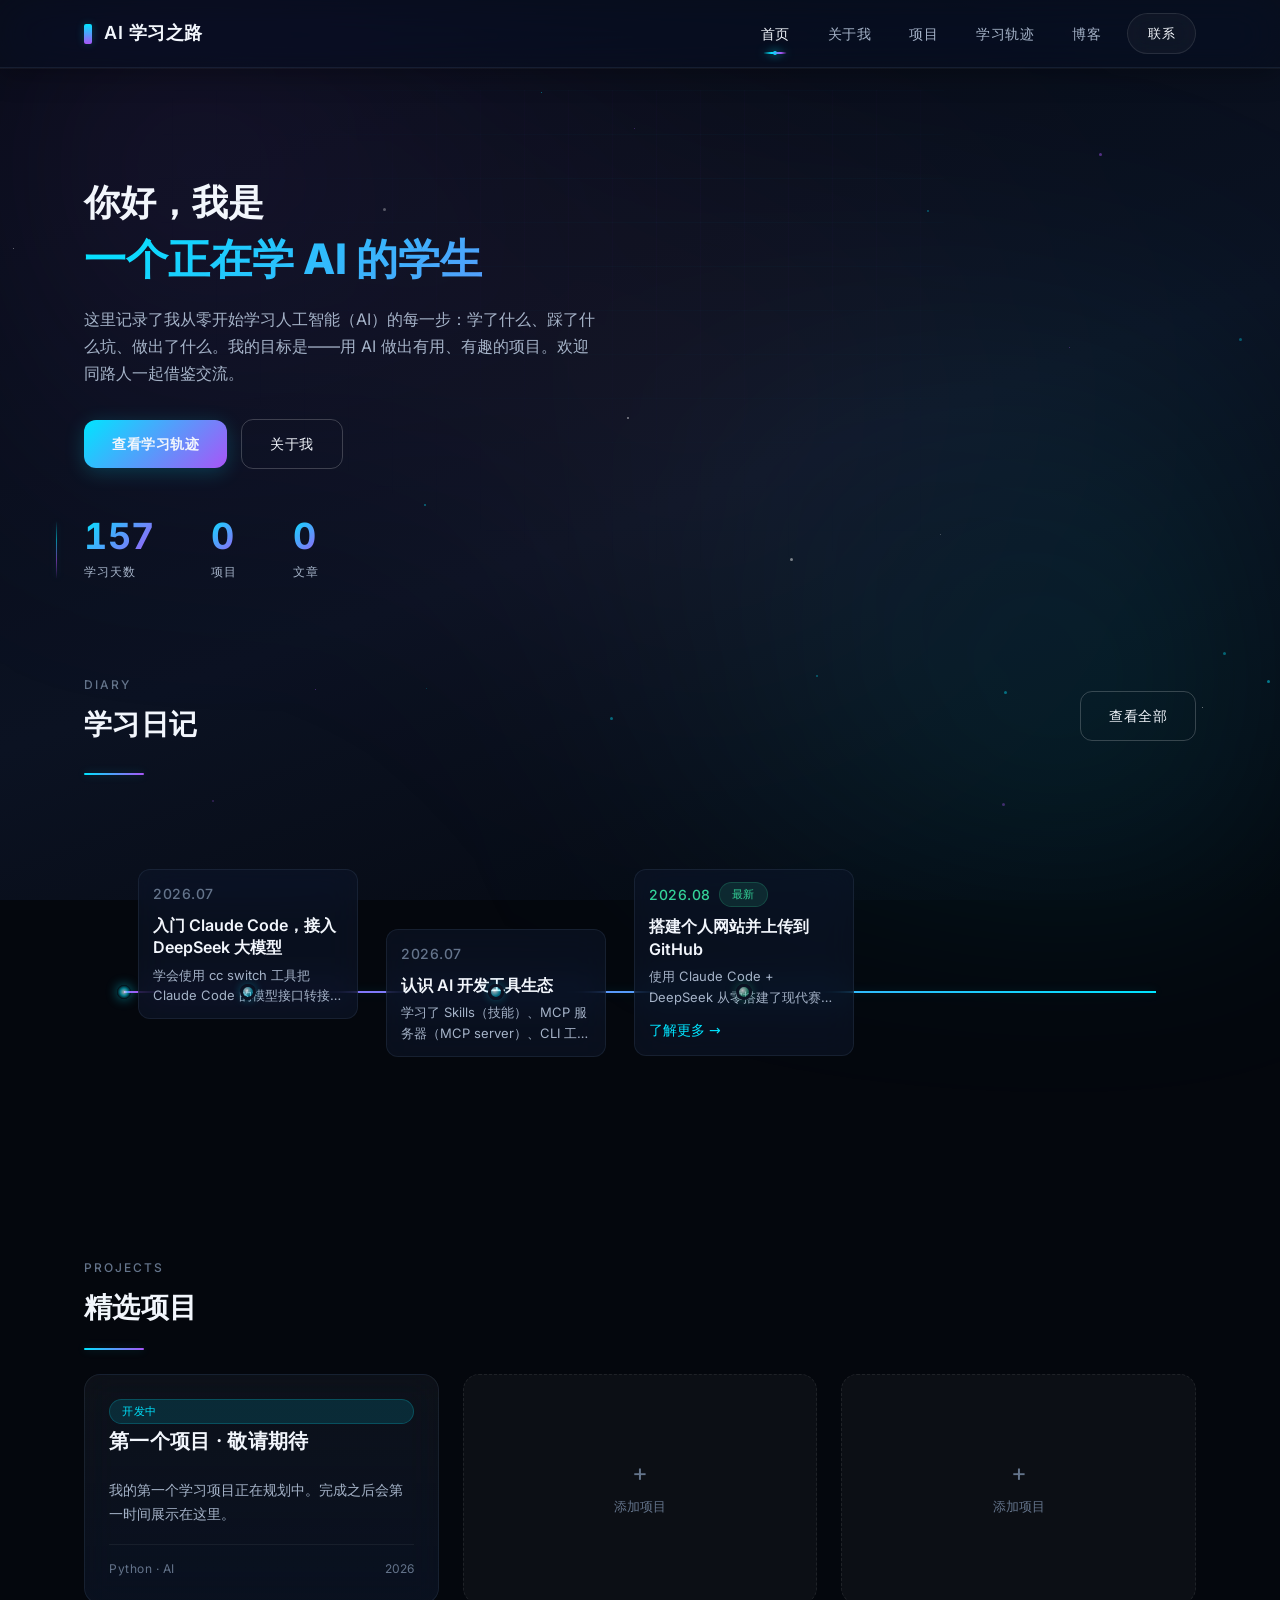
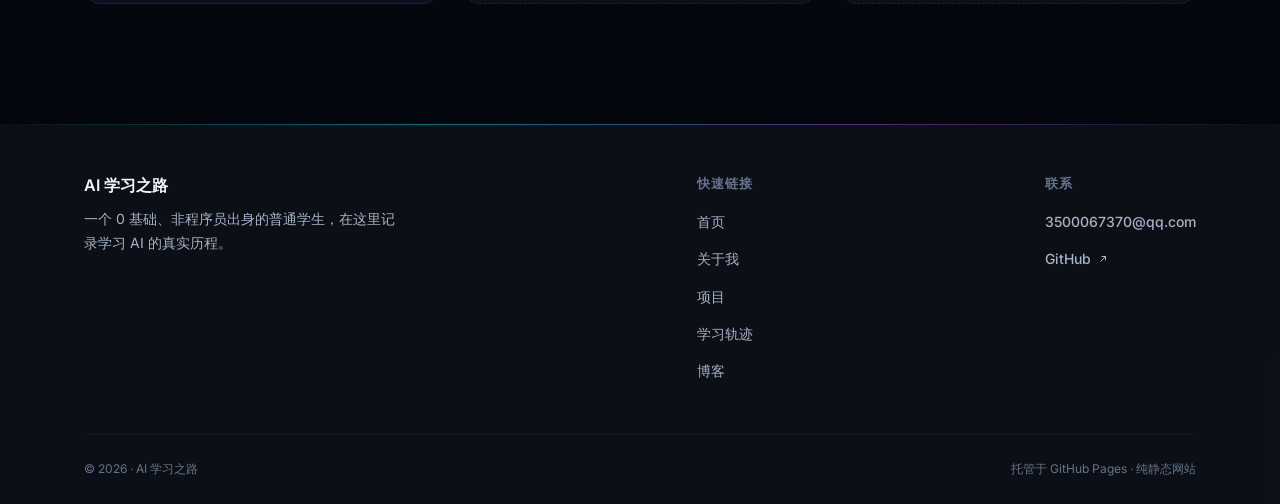
==== commit 28caae09: "style: 全站视觉升级为深空星图风格 新增深空星图背景与设计令牌，优化导航、卡片、按钮、时间线交互；首页学习历程改为学习日记并移除星环装饰。" ====
--- a/index.html
+++ b/index.html
@@ -55,12 +55,12 @@
       </div>
     </section>
 
-    <!-- 学习轨迹概览（简版时间线） -->
+    <!-- 学习日记概览（简版时间线） -->
     <section class="section">
       <div class="section-row">
         <div class="section-head">
-          <div class="section-kicker">TRAJECTORY</div>
-          <h2 class="section-title">学习历程</h2>
+          <div class="section-kicker">DIARY</div>
+          <h2 class="section-title">学习日记</h2>
         </div>
         <a class="btn-outline" href="trajectory.html">查看全部</a>
       </div>
--- a/css/style.css
+++ b/css/style.css
@@ -19,9 +19,10 @@
 
 :root {
   /* ---- 背景 ---- */
-  --bg-start: #060914;                 /* 背景渐变起点（极深蓝黑） */
-  --bg-end: #0C1220;                   /* 背景渐变终点 */
-  --bg-elevated: #0F1628;              /* 抬升表面色（实色卡片） */
+  --bg-deep: #04070D;                  /* 背景最深点（星图底色） */
+  --bg-start: #060A14;                 /* 背景渐变起点（极深蓝黑） */
+  --bg-end: #0B1222;                   /* 背景渐变终点 */
+  --bg-elevated: #0D1628;              /* 抬升表面色（实色卡片） */
 
   /* ---- 主色 ---- */
   --cyan: #00E5FF;                     /* 主色·荧光青 */
@@ -33,28 +34,28 @@
   --amber: #FBBF24;                    /* 点缀·琥珀（提示） */
 
   /* ---- 玻璃表面 ---- */
-  --surface: rgba(255, 255, 255, 0.03);
-  --surface-hover: rgba(255, 255, 255, 0.06);
-  --glass-bg: rgba(15, 22, 40, 0.55);
-  --glass-border: rgba(255, 255, 255, 0.08);
-  --glass-border-active: rgba(0, 229, 255, 0.35);
+  --surface: rgba(255, 255, 255, 0.035);
+  --surface-hover: rgba(255, 255, 255, 0.065);
+  --glass-bg: rgba(13, 22, 40, 0.62);
+  --glass-border: rgba(148, 177, 217, 0.1);
+  --glass-border-active: rgba(0, 229, 255, 0.42);
 
   /* ---- 文字 ---- */
-  --text-main: #F0F4FA;
-  --text-secondary: #94A3B8;
-  --text-tertiary: #475569;
+  --text-main: #F2F6FC;
+  --text-secondary: #A5B3C8;
+  --text-tertiary: #64748B;
 
   /* ---- 发光 / 阴影 ---- */
-  --shadow-cyan: rgba(0, 229, 255, 0.25);
-  --shadow-purple: rgba(168, 85, 247, 0.25);
-  --glow-cyan: 0 0 20px rgba(0, 229, 255, 0.3), 0 0 60px rgba(0, 229, 255, 0.1);
-  --glow-purple: 0 0 20px rgba(168, 85, 247, 0.3), 0 0 60px rgba(168, 85, 247, 0.1);
+  --shadow-cyan: rgba(0, 229, 255, 0.22);
+  --shadow-purple: rgba(168, 85, 247, 0.22);
+  --glow-cyan: 0 0 18px rgba(0, 229, 255, 0.18), 0 0 42px rgba(0, 229, 255, 0.08);
+  --glow-purple: 0 0 18px rgba(168, 85, 247, 0.18), 0 0 42px rgba(168, 85, 247, 0.08);
 
   /* ---- 圆角 ---- */
   --radius-sm: 6px;
   --radius-md: 12px;
-  --radius-lg: 20px;
-  --radius-xl: 28px;
+  --radius-lg: 16px;
+  --radius-xl: 20px;
 
   /* ---- 过渡 ---- */
   --transition-fast: 0.2s cubic-bezier(0.4, 0, 0.2, 1);
@@ -69,7 +70,38 @@
 body {
   font-family: 'Inter', 'Microsoft YaHei', 'PingFang SC', system-ui, sans-serif;
   color: var(--text-main);
-  background: linear-gradient(160deg, var(--bg-start) 0%, var(--bg-end) 50%, #0A0E1A 100%) fixed;
+  background-color: var(--bg-deep);
+  background-image:
+    linear-gradient(160deg, var(--bg-start) 0%, var(--bg-end) 55%, var(--bg-deep) 100%),
+    radial-gradient(ellipse 720px 420px at 14% 8%, rgba(168, 85, 247, 0.07), transparent 70%),
+    radial-gradient(ellipse 820px 460px at 86% 20%, rgba(0, 229, 255, 0.07), transparent 70%),
+    linear-gradient(rgba(148, 177, 217, 0.035) 1px, transparent 1px),
+    linear-gradient(90deg, rgba(148, 177, 217, 0.035) 1px, transparent 1px),
+    radial-gradient(circle at 18% 24%, rgba(255, 255, 255, 0.12) 0.8px, transparent 1.2px),
+    radial-gradient(circle at 72% 58%, rgba(0, 229, 255, 0.16) 1px, transparent 1.4px),
+    radial-gradient(circle at 36% 82%, rgba(168, 85, 247, 0.14) 1px, transparent 1.4px),
+    radial-gradient(circle at 88% 42%, rgba(255, 255, 255, 0.1) 0.7px, transparent 1.1px);
+  background-size:
+    100% 100%,
+    70% 80%,
+    75% 85%,
+    100% 52px,
+    52px 100%,
+    160px 160px,
+    240px 240px,
+    190px 190px,
+    300px 300px;
+  background-position:
+    0 0,
+    0 0,
+    0 0,
+    0 0,
+    0 0,
+    0 0,
+    0 0,
+    0 0,
+    0 0;
+  background-attachment: fixed;
   min-height: 100vh;
   line-height: 1.7;
   overflow-x: hidden;
@@ -84,11 +116,11 @@
   z-index: 0;
   pointer-events: none;
   background:
-    radial-gradient(ellipse 800px 800px at 12% 10%, rgba(168, 85, 247, 0.15), transparent 70%),
-    radial-gradient(ellipse 800px 800px at 85% 78%, rgba(0, 229, 255, 0.15), transparent 70%),
-    radial-gradient(ellipse 800px 800px at 55% 45%, rgba(244, 114, 182, 0.08), transparent 70%);
-  filter: blur(120px);
-  animation: ambient-drift 20s ease-in-out infinite alternate;
+    radial-gradient(ellipse 760px 760px at 12% 10%, rgba(168, 85, 247, 0.1), transparent 70%),
+    radial-gradient(ellipse 760px 760px at 85% 78%, rgba(0, 229, 255, 0.1), transparent 70%),
+    radial-gradient(ellipse 600px 600px at 55% 45%, rgba(244, 114, 182, 0.05), transparent 70%);
+  filter: blur(110px);
+  animation: ambient-drift 26s ease-in-out infinite alternate;
 }
 @keyframes ambient-drift {
   0%   { transform: translate(0, 0) scale(1); }
@@ -111,17 +143,22 @@
   will-change: transform, opacity;
 }
 @keyframes particle-float {
-  0%   { transform: translate3d(0, 0, 0); }
-  25%  { transform: translate3d(18px, -26vh, 0); }
-  50%  { transform: translate3d(-14px, -52vh, 0); }
-  75%  { transform: translate3d(20px, -78vh, 0); }
-  100% { transform: translate3d(0, -104vh, 0); }
+  0%   { transform: translate3d(var(--push-x, 0px), calc(var(--push-y, 0px) + 0vh), 0); }
+  25%  { transform: translate3d(calc(var(--push-x, 0px) + 18px), calc(var(--push-y, 0px) - 26vh), 0); }
+  50%  { transform: translate3d(calc(var(--push-x, 0px) - 14px), calc(var(--push-y, 0px) - 52vh), 0); }
+  75%  { transform: translate3d(calc(var(--push-x, 0px) + 20px), calc(var(--push-y, 0px) - 78vh), 0); }
+  100% { transform: translate3d(var(--push-x, 0px), calc(var(--push-y, 0px) - 104vh), 0); }
 }
 
 /* ============================================================
    [3] 微光粒子 / [4] 光标与磁性
    ============================================================ */
-.magnetic { will-change: transform; }
+.magnetic {
+  transform: translate3d(var(--mx, 0px), calc(var(--my, 0px) + var(--lift, 0px)), 0);
+  transition: transform var(--transition-fast), box-shadow var(--transition-fast);
+  will-change: transform;
+}
+.magnetic:hover { --lift: -2px; }
 
 /* ============================================================
    层叠约定：内容 z-index:2，导航 z-index:100，弹层 200
@@ -136,11 +173,16 @@
   top: 0; left: 0; right: 0;
   z-index: 100;
   height: 68px;
-  background: var(--glass-bg);
+  background: rgba(9, 16, 30, 0.62);
   backdrop-filter: blur(24px) saturate(180%);
   -webkit-backdrop-filter: blur(24px) saturate(180%);
-  border-bottom: 1px solid rgba(255, 255, 255, 0.08);
-  box-shadow: 0 4px 30px rgba(0, 0, 0, 0.3), 0 1px 0 rgba(255, 255, 255, 0.05);
+  border-bottom: 1px solid rgba(148, 177, 217, 0.1);
+  box-shadow: 0 4px 30px rgba(0, 0, 0, 0.32), 0 1px 0 rgba(255, 255, 255, 0.05);
+  transition: background 0.3s ease, box-shadow 0.3s ease;
+}
+.site-nav.is-scrolled {
+  background: rgba(6, 11, 22, 0.82);
+  box-shadow: 0 6px 36px rgba(0, 0, 0, 0.42), 0 1px 0 rgba(255, 255, 255, 0.06), 0 0 18px rgba(0, 229, 255, 0.05);
 }
 .nav-inner {
   max-width: 1160px;
@@ -189,13 +231,13 @@
   font-weight: 500;
   letter-spacing: 0.5px;
   padding: 6px 2px;
-  transition: color var(--transition-fast);
-}
-.nav-links a::after {
+  transition: color var(--transition-fast), transform var(--transition-fast);
+}
+.nav-links a::before {
   content: "";
   position: absolute;
   left: 50%;
-  bottom: -2px;
+  bottom: -4px;
   transform: translateX(-50%);
   width: 4px;
   height: 4px;
@@ -205,9 +247,25 @@
   opacity: 0;
   transition: opacity var(--transition-fast);
 }
-.nav-links a:hover { color: var(--text-main); }
-.nav-links a:hover::after { opacity: 1; }
+.nav-links a::after {
+  content: "";
+  position: absolute;
+  left: 50%;
+  bottom: -3px;
+  transform: translateX(-50%);
+  width: 24px;
+  height: 2px;
+  border-radius: 999px;
+  background: linear-gradient(90deg, transparent, var(--cyan) 35%, var(--purple) 75%, transparent);
+  box-shadow: 0 0 10px rgba(0, 229, 255, 0.4);
+  opacity: 0;
+  transition: opacity var(--transition-fast);
+}
+.nav-links a:hover { color: var(--text-main); transform: translateY(-1px); }
+.nav-links a:hover::before { opacity: 0.65; }
+.nav-links a:hover::after { opacity: 0.75; }
 .nav-links a.active { color: var(--text-main); }
+.nav-links a.active::before { opacity: 1; }
 .nav-links a.active::after { opacity: 1; }
 
 .nav-cta { flex-shrink: 0; }
@@ -256,14 +314,27 @@
   font-weight: 500;
   letter-spacing: 2px;
   text-transform: uppercase;
-  color: var(--text-tertiary);
+  color: rgba(0, 229, 255, 0.78);
+  display: flex;
+  align-items: center;
+  gap: 9px;
   margin-bottom: 14px;
+}
+.page-kicker::before {
+  content: "";
+  width: 6px;
+  height: 6px;
+  border-radius: 50%;
+  background: var(--cyan);
+  box-shadow: 0 0 9px var(--cyan);
+  flex-shrink: 0;
 }
 .page-title {
   font-size: 40px;
   font-weight: 700;
   line-height: 1.2;
   letter-spacing: 0.5px;
+  text-shadow: 0 0 26px rgba(0, 229, 255, 0.1);
 }
 .page-title .text-gradient { font-weight: 800; }
 .page-header::after {
@@ -324,21 +395,49 @@
    ============================================================ */
 .card {
   position: relative;
-  background: var(--glass-bg);
+  background: linear-gradient(180deg, rgba(255, 255, 255, 0.045), rgba(13, 22, 40, 0.66));
   backdrop-filter: blur(16px) saturate(160%);
   -webkit-backdrop-filter: blur(16px) saturate(160%);
   border: 1px solid var(--glass-border);
   border-radius: var(--radius-lg);
   padding: 28px;
-  perspective: 1000px;
-  transition: border-color var(--transition-base), box-shadow var(--transition-base), transform var(--transition-spring), background var(--transition-base);
+  overflow: hidden;
+  transition: border-color var(--transition-base), box-shadow var(--transition-base), transform var(--transition-base), background var(--transition-base);
   will-change: transform;
+}
+.card::before {
+  content: "";
+  position: absolute;
+  top: 0;
+  left: 0;
+  right: 0;
+  height: 1px;
+  background: linear-gradient(90deg, transparent, rgba(0, 229, 255, 0.72) 50%, transparent);
+  opacity: 0;
+  transform: translateX(-38%);
+  transition: opacity 0.3s ease, transform 0.6s ease;
+  pointer-events: none;
+}
+.card h3,
+.card .card-tag,
+.card .badge,
+.card .project-meta {
+  transition: transform 0.35s cubic-bezier(0.34, 1.56, 0.64, 1), color var(--transition-fast);
 }
 .card:hover {
   border-color: var(--glass-border-active);
   box-shadow: var(--glow-cyan), inset 0 1px 0 rgba(255, 255, 255, 0.1);
-  transform: translateY(-6px) rotateX(2deg) rotateY(-1deg) scale(1.01);
-}
+  background: linear-gradient(180deg, rgba(255, 255, 255, 0.065), rgba(13, 22, 40, 0.74));
+  transform: translateY(-4px) scale(1.005);
+}
+.card:hover::before {
+  opacity: 1;
+  transform: translateX(38%);
+}
+.card:hover h3 { transform: translateY(-2px); }
+.card:hover .card-tag { color: rgba(0, 229, 255, 0.85); }
+.card:hover .badge { transform: translateY(-2px); }
+.card:hover .project-meta { color: var(--text-secondary); }
 .card-purple:hover {
   border-color: rgba(168, 85, 247, 0.4);
   box-shadow: var(--glow-purple), inset 0 1px 0 rgba(255, 255, 255, 0.1);
@@ -403,6 +502,7 @@
    [按钮] .btn-gradient / .btn-outline
    ============================================================ */
 .btn-gradient {
+  position: relative;
   display: inline-block;
   padding: 12px 28px;
   border: none;
@@ -416,17 +516,33 @@
   text-decoration: none;
   text-align: center;
   cursor: pointer;
+  overflow: hidden;
   box-shadow: 0 4px 20px rgba(0, 229, 255, 0.2);
-  transition: box-shadow var(--transition-fast), transform var(--transition-fast), filter var(--transition-fast);
+  transform: translate3d(var(--mx, 0px), calc(var(--my, 0px) + var(--lift, 0px)), 0);
+  transition: box-shadow var(--transition-fast), filter var(--transition-fast), transform var(--transition-fast);
+}
+.btn-gradient::after {
+  content: "";
+  position: absolute;
+  inset: 0;
+  background: linear-gradient(105deg, transparent 38%, rgba(255, 255, 255, 0.18) 50%, transparent 62%);
+  transform: translateX(-130%);
+  transition: transform 0.55s ease;
+  pointer-events: none;
 }
 .btn-gradient:hover {
-  box-shadow: 0 8px 30px rgba(0, 229, 255, 0.35), inset 0 0 0 1px rgba(255, 255, 255, 0.1);
-  transform: translateY(-2px);
+  --lift: -2px;
+  box-shadow: 0 8px 30px rgba(0, 229, 255, 0.35), inset 0 0 0 1px rgba(255, 255, 255, 0.16), inset 0 1px 6px rgba(255, 255, 255, 0.12);
   filter: brightness(1.1);
 }
-.btn-gradient:active { transform: translateY(0) scale(0.98); }
+.btn-gradient:hover::after { transform: translateX(130%); }
+.btn-gradient:active {
+  --lift: 0px;
+  transform: translate3d(var(--mx, 0px), calc(var(--my, 0px) + var(--lift, 0px)), 0) scale(0.98);
+}
 
 .btn-outline {
+  position: relative;
   display: inline-block;
   padding: 12px 28px;
   border: 1.5px solid rgba(255, 255, 255, 0.2);
@@ -440,16 +556,20 @@
   text-decoration: none;
   text-align: center;
   cursor: pointer;
-  transition: border-color var(--transition-fast), background var(--transition-fast), color var(--transition-fast), transform var(--transition-fast);
+  transform: translate3d(var(--mx, 0px), calc(var(--my, 0px) + var(--lift, 0px)), 0);
+  transition: border-color var(--transition-fast), background var(--transition-fast), color var(--transition-fast), transform var(--transition-fast), text-shadow var(--transition-fast);
 }
 .btn-outline:hover {
+  --lift: -2px;
   border-color: var(--cyan);
   background: rgba(0, 229, 255, 0.08);
   color: var(--cyan);
   text-shadow: 0 0 8px var(--shadow-cyan);
-  transform: translateY(-2px);
-}
-.btn-outline:active { transform: translateY(0) scale(0.98); }
+}
+.btn-outline:active {
+  --lift: 0px;
+  transform: translate3d(var(--mx, 0px), calc(var(--my, 0px) + var(--lift, 0px)), 0) scale(0.98);
+}
 
 /* 按钮组 */
 .btn-row {
@@ -577,8 +697,22 @@
    [Hero 区] 首页
    ============================================================ */
 .hero {
+  position: relative;
   padding: 60px 0 20px;
   max-width: 860px;
+}
+.hero::before {
+  content: "";
+  position: absolute;
+  inset: -30px 0 -10px;
+  pointer-events: none;
+  background:
+    linear-gradient(rgba(0, 229, 255, 0.045) 1px, transparent 1px),
+    linear-gradient(90deg, rgba(168, 85, 247, 0.045) 1px, transparent 1px);
+  background-size: 44px 44px;
+  -webkit-mask-image: radial-gradient(ellipse at 72% 18%, black, transparent 72%);
+  mask-image: radial-gradient(ellipse at 72% 18%, black, transparent 72%);
+  opacity: 0.65;
 }
 .hero-title {
   font-size: 36px;
@@ -604,6 +738,17 @@
   display: flex;
   gap: 56px;
   margin-top: 48px;
+  position: relative;
+}
+.hero-stats .stat-item + .stat-item::before {
+  content: "";
+  position: absolute;
+  left: -28px;
+  top: 4px;
+  bottom: 4px;
+  width: 1px;
+  background: linear-gradient(180deg, transparent, rgba(0, 229, 255, 0.35), rgba(168, 85, 247, 0.35), transparent);
+  box-shadow: 0 0 8px rgba(0, 229, 255, 0.15);
 }
 
 /* ============================================================
@@ -649,7 +794,26 @@
   height: 2px;
   transform: translateY(-50%);
   background: linear-gradient(90deg, var(--purple), var(--cyan));
-  box-shadow: 0 0 8px rgba(0, 229, 255, 0.3);
+  box-shadow: 0 0 10px rgba(0, 229, 255, 0.18);
+}
+.tl-line::after {
+  content: "";
+  position: absolute;
+  top: 50%;
+  left: 0;
+  width: 14px;
+  height: 14px;
+  border-radius: 50%;
+  background: radial-gradient(circle, rgba(255, 255, 255, 0.95), rgba(0, 229, 255, 0.75) 38%, transparent 70%);
+  box-shadow: 0 0 12px rgba(0, 229, 255, 0.7);
+  transform: translate(-50%, -50%);
+  animation: line-pulse 6s linear infinite;
+  opacity: 0.7;
+}
+@keyframes line-pulse {
+  0% { left: 0; opacity: 0.25; }
+  45% { opacity: 1; }
+  100% { left: 100%; opacity: 0.25; }
 }
 .tl-track {
   position: relative;
@@ -677,6 +841,7 @@
   border: 3px solid var(--bg-end);
   box-shadow: 0 0 8px rgba(0, 229, 255, 0.25), 0 0 16px rgba(0, 229, 255, 0.08);
   z-index: 2;
+  transition: transform var(--transition-fast), box-shadow var(--transition-fast);
 }
 
 .tl-card {
@@ -695,6 +860,10 @@
   box-shadow: var(--glow-cyan), inset 0 1px 0 rgba(255, 255, 255, 0.1);
   transform: translateY(-4px);
 }
+.tl-node:hover .tl-dot {
+  transform: translate(-50%, -50%) scale(1.25);
+  box-shadow: 0 0 12px rgba(0, 229, 255, 0.45), 0 0 24px rgba(0, 229, 255, 0.16);
+}
 .tl-time {
   font-size: 14px;
   font-weight: 500;
@@ -736,6 +905,11 @@
   background: radial-gradient(circle at 35% 35%, rgba(255, 255, 255, 0.7), rgba(52, 211, 153, 0.45) 60%, rgba(52, 211, 153, 0.15) 100%);
   border-color: var(--bg-end);
   box-shadow: 0 0 8px rgba(52, 211, 153, 0.25), 0 0 16px rgba(52, 211, 153, 0.1);
+  animation: dot-pulse 2.4s ease-in-out infinite;
+}
+@keyframes dot-pulse {
+  0%, 100% { box-shadow: 0 0 8px rgba(52, 211, 153, 0.3), 0 0 18px rgba(52, 211, 153, 0.12); }
+  50% { box-shadow: 0 0 15px rgba(52, 211, 153, 0.7), 0 0 32px rgba(52, 211, 153, 0.28); }
 }
 .tl-node-current .tl-time {
   color: var(--green);
@@ -889,18 +1063,41 @@
   flex: 1;
 }
 .project-cover {
+  position: relative;
   height: 160px;
-  background: linear-gradient(135deg, var(--cyan-soft), var(--purple-soft));
+  background:
+    linear-gradient(rgba(0, 229, 255, 0.06) 1px, transparent 1px),
+    linear-gradient(90deg, rgba(168, 85, 247, 0.06) 1px, transparent 1px),
+    radial-gradient(circle at 50% 32%, rgba(0, 229, 255, 0.16), transparent 62%),
+    linear-gradient(135deg, rgba(0, 229, 255, 0.12), rgba(168, 85, 247, 0.16));
+  background-size: 26px 26px, 26px 26px, 100% 100%, 100% 100%;
   display: flex;
   align-items: center;
   justify-content: center;
   border-radius: var(--radius-lg) var(--radius-lg) 0 0;
+  overflow: hidden;
+}
+.project-cover::after {
+  content: "";
+  position: absolute;
+  inset: 0;
+  background: linear-gradient(105deg, transparent 40%, rgba(255, 255, 255, 0.1) 50%, transparent 60%);
+  transform: translateX(-130%);
+  transition: transform 0.65s ease;
+  pointer-events: none;
 }
 .project-cover .initial {
   font-size: 48px;
   font-weight: 800;
   color: rgba(255, 255, 255, 0.1);
+  text-shadow: 0 0 24px rgba(0, 229, 255, 0.28);
   user-select: none;
+  transition: transform 0.45s cubic-bezier(0.34, 1.56, 0.64, 1), text-shadow 0.45s ease;
+}
+.project-card:hover .project-cover::after { transform: translateX(130%); }
+.project-card:hover .project-cover .initial {
+  transform: scale(1.08);
+  text-shadow: 0 0 34px rgba(0, 229, 255, 0.5);
 }
 .project-body { padding: 24px; display: flex; flex-direction: column; flex: 1; }
 .project-body h3 {
@@ -941,13 +1138,15 @@
 .blog-empty-icon {
   width: 48px;
   height: 48px;
-  border: 1.5px solid var(--text-tertiary);
+  border: 1.5px solid rgba(0, 229, 255, 0.35);
   border-radius: var(--radius-md);
   display: flex;
   align-items: center;
   justify-content: center;
-  font-size: 20px;
-  color: var(--text-tertiary);
+  font-size: 22px;
+  color: var(--cyan);
+  background: linear-gradient(135deg, rgba(0, 229, 255, 0.08), rgba(168, 85, 247, 0.08));
+  box-shadow: 0 0 20px rgba(0, 229, 255, 0.12);
   margin-bottom: 24px;
 }
 .blog-empty-title {
@@ -969,6 +1168,8 @@
 .article-skeleton {
   height: 120px;
   border-radius: var(--radius-md);
+  border: 1px solid rgba(255, 255, 255, 0.05);
+  box-shadow: inset 0 0 0 1px rgba(0, 229, 255, 0.04);
   background: linear-gradient(100deg,
     rgba(255, 255, 255, 0.02) 40%,
     rgba(255, 255, 255, 0.07) 50%,
@@ -1006,9 +1207,19 @@
    [页脚] .site-footer
    ============================================================ */
 .site-footer {
+  position: relative;
   background: var(--surface);
-  border-top: 1px solid rgba(255, 255, 255, 0.06);
   margin-top: 40px;
+}
+.site-footer::before {
+  content: "";
+  position: absolute;
+  top: 0;
+  left: 0;
+  right: 0;
+  height: 1px;
+  background: linear-gradient(90deg, transparent, rgba(0, 229, 255, 0.45), rgba(168, 85, 247, 0.45), transparent);
+  box-shadow: 0 0 14px rgba(0, 229, 255, 0.12);
 }
 .footer-inner {
   max-width: 1160px;
@@ -1043,13 +1254,14 @@
 .footer-col ul { list-style: none; }
 .footer-col li { margin-bottom: 10px; }
 .footer-col a {
+  display: inline-block;
   color: var(--text-secondary);
   text-decoration: none;
   font-size: 14px;
   font-weight: 500;
-  transition: color var(--transition-fast);
-}
-.footer-col a:hover { color: var(--cyan); }
+  transition: color var(--transition-fast), transform var(--transition-fast);
+}
+.footer-col a:hover { color: var(--cyan); transform: translateX(2px); }
 .footer-col .has-arrow { display: inline-flex; align-items: center; gap: 6px; }
 .footer-col .has-arrow svg { width: 12px; height: 12px; fill: none; stroke: currentColor; stroke-width: 2; }
 .footer-bottom {
@@ -1111,3 +1323,41 @@
   .card, .tl-card, .cta-section { background: rgba(15, 22, 40, 0.92); }
   .btn-glass, .social-btn { background: rgba(255, 255, 255, 0.05); }
 }
+
+/* ============================================================
+   [滚动入场] .reveal / .is-visible
+   ============================================================ */
+.reveal {
+  opacity: 0;
+  transform: translateY(18px);
+  transition: opacity 0.65s ease-out, transform 0.65s ease-out;
+}
+.reveal.is-visible {
+  opacity: 1;
+  transform: translateY(0);
+}
+
+/* ============================================================
+   [减少动态] prefers-reduced-motion
+   ============================================================ */
+@media (prefers-reduced-motion: reduce) {
+  *,
+  *::before,
+  *::after {
+    animation-duration: 0.01ms !important;
+    animation-iteration-count: 1 !important;
+    transition-duration: 0.01ms !important;
+    scroll-behavior: auto !important;
+  }
+  .ambient-glow,
+  .tl-line::after,
+  .tl-node-current .tl-dot {
+    animation: none !important;
+  }
+  #particles { display: none !important; }
+  .reveal {
+    opacity: 1;
+    transform: none;
+    transition: none;
+  }
+}
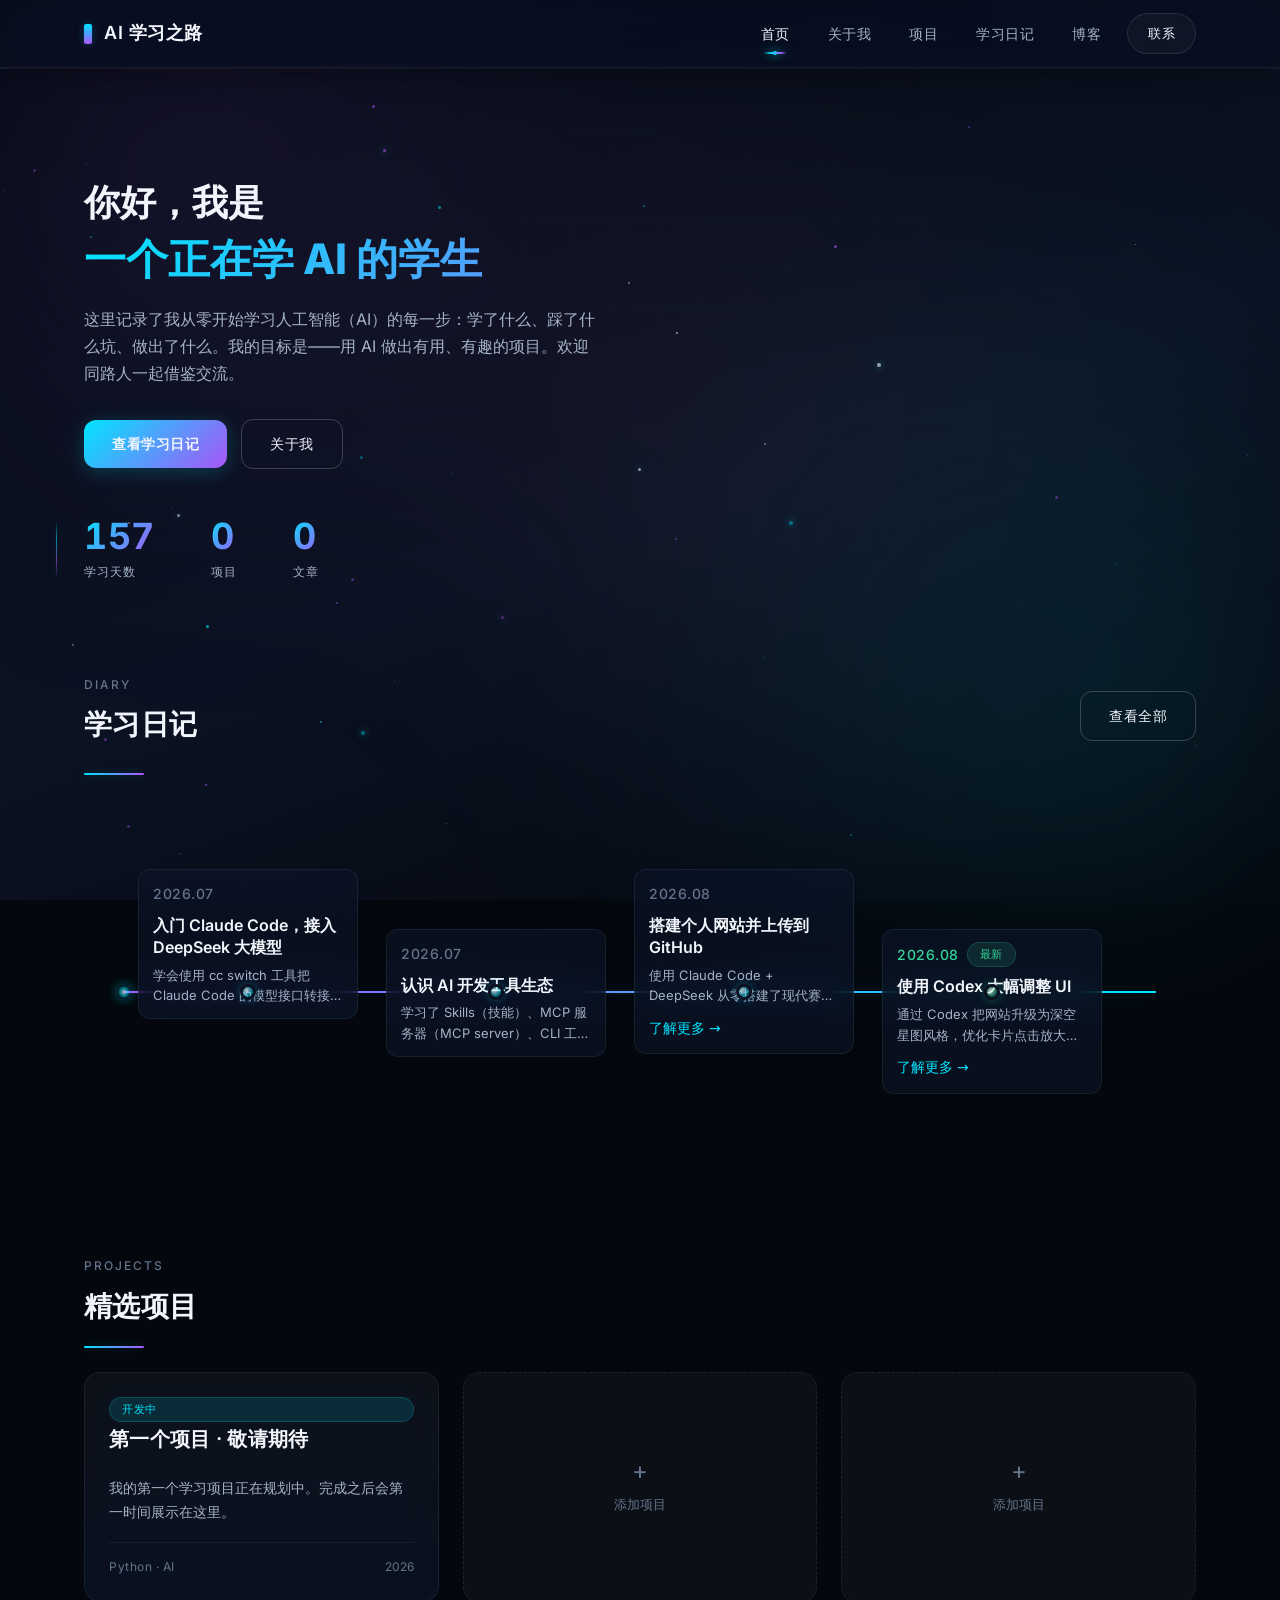
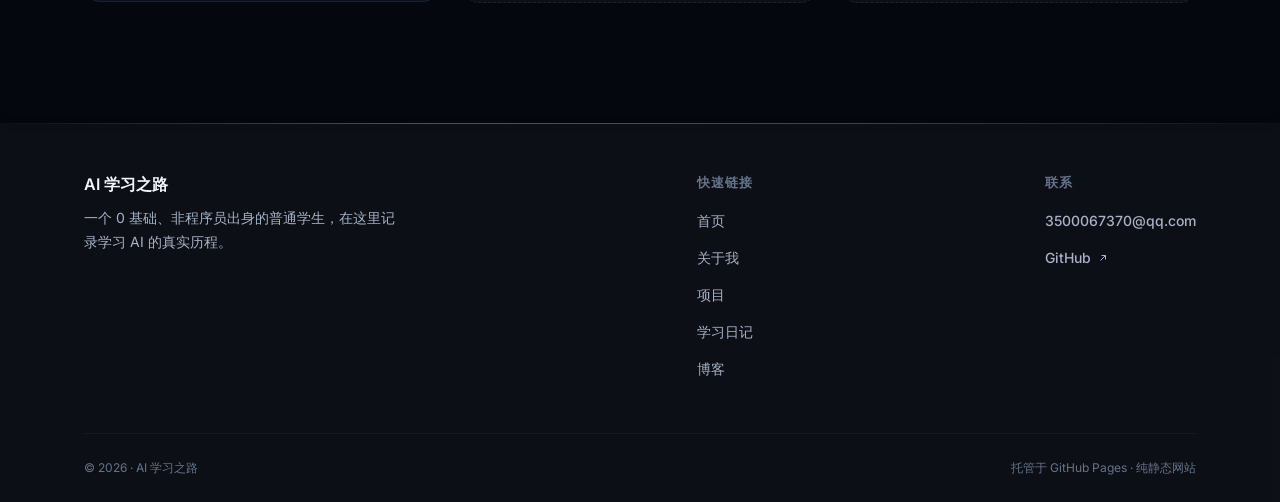
==== commit a5328cee: "feat: 学习轨迹改为学习日记并升级交互 页面文件更名 diary.html，全站文案与文档同步；时间线卡片支持点击放大查看完整内容；背景星星增加数量与光效，新增鼠标跟随网格；新增 Codex UI" ====
--- a/index.html
+++ b/index.html
@@ -19,7 +19,7 @@
         <a href="index.html" class="active">首页</a>
         <a href="about.html">关于我</a>
         <a href="projects.html">项目</a>
-        <a href="trajectory.html">学习轨迹</a>
+        <a href="diary.html">学习日记</a>
         <a href="blog.html">博客</a>
       </div>
       <a class="btn-glass nav-cta" href="mailto:3500067370@qq.com">联系</a>
@@ -36,7 +36,7 @@
       </h1>
       <p class="hero-sub">这里记录了我从零开始学习人工智能（AI）的每一步：学了什么、踩了什么坑、做出了什么。我的目标是——用 AI 做出有用、有趣的项目。欢迎同路人一起借鉴交流。</p>
       <div class="btn-row">
-        <a class="btn-gradient magnetic" href="trajectory.html">查看学习轨迹</a>
+        <a class="btn-gradient magnetic" href="diary.html">查看学习日记</a>
         <a class="btn-outline" href="about.html">关于我</a>
       </div>
       <div class="hero-stats">
@@ -62,7 +62,7 @@
           <div class="section-kicker">DIARY</div>
           <h2 class="section-title">学习日记</h2>
         </div>
-        <a class="btn-outline" href="trajectory.html">查看全部</a>
+        <a class="btn-outline" href="diary.html">查看全部</a>
       </div>
       <div class="divider-glow"></div>
       <div id="home-timeline"></div>
@@ -113,7 +113,7 @@
             <li><a href="index.html">首页</a></li>
             <li><a href="about.html">关于我</a></li>
             <li><a href="projects.html">项目</a></li>
-            <li><a href="trajectory.html">学习轨迹</a></li>
+            <li><a href="diary.html">学习日记</a></li>
             <li><a href="blog.html">博客</a></li>
           </ul>
         </div>
--- a/css/style.css
+++ b/css/style.css
@@ -75,8 +75,6 @@
     linear-gradient(160deg, var(--bg-start) 0%, var(--bg-end) 55%, var(--bg-deep) 100%),
     radial-gradient(ellipse 720px 420px at 14% 8%, rgba(168, 85, 247, 0.07), transparent 70%),
     radial-gradient(ellipse 820px 460px at 86% 20%, rgba(0, 229, 255, 0.07), transparent 70%),
-    linear-gradient(rgba(148, 177, 217, 0.035) 1px, transparent 1px),
-    linear-gradient(90deg, rgba(148, 177, 217, 0.035) 1px, transparent 1px),
     radial-gradient(circle at 18% 24%, rgba(255, 255, 255, 0.12) 0.8px, transparent 1.2px),
     radial-gradient(circle at 72% 58%, rgba(0, 229, 255, 0.16) 1px, transparent 1.4px),
     radial-gradient(circle at 36% 82%, rgba(168, 85, 247, 0.14) 1px, transparent 1.4px),
@@ -85,8 +83,6 @@
     100% 100%,
     70% 80%,
     75% 85%,
-    100% 52px,
-    52px 100%,
     160px 160px,
     240px 240px,
     190px 190px,
@@ -98,14 +94,13 @@
     0 0,
     0 0,
     0 0,
-    0 0,
-    0 0,
     0 0;
   background-attachment: fixed;
   min-height: 100vh;
   line-height: 1.7;
   overflow-x: hidden;
 }
+body.no-scroll { overflow: hidden; }
 
 /* ============================================================
    [1] 背景系统：ambient-glow 光斑（fixed，z-index:0）
@@ -142,6 +137,19 @@
   opacity: 0.5;
   will-change: transform, opacity;
 }
+.particle-bright {
+  box-shadow: 0 0 7px rgba(0, 229, 255, 0.55), 0 0 16px rgba(168, 85, 247, 0.28);
+}
+@keyframes particle-twinkle {
+  0%, 100% {
+    opacity: 0.35;
+    box-shadow: 0 0 2px rgba(0, 229, 255, 0.12);
+  }
+  50% {
+    opacity: 0.95;
+    box-shadow: 0 0 8px rgba(0, 229, 255, 0.65), 0 0 18px rgba(168, 85, 247, 0.3);
+  }
+}
 @keyframes particle-float {
   0%   { transform: translate3d(var(--push-x, 0px), calc(var(--push-y, 0px) + 0vh), 0); }
   25%  { transform: translate3d(calc(var(--push-x, 0px) + 18px), calc(var(--push-y, 0px) - 26vh), 0); }
@@ -149,6 +157,23 @@
   75%  { transform: translate3d(calc(var(--push-x, 0px) + 20px), calc(var(--push-y, 0px) - 78vh), 0); }
   100% { transform: translate3d(var(--push-x, 0px), calc(var(--push-y, 0px) - 104vh), 0); }
 }
+
+/* 鼠标跟随网格：默认隐藏，光标附近淡入 */
+#cursor-grid {
+  position: fixed;
+  inset: 0;
+  z-index: 1;
+  pointer-events: none;
+  opacity: 0;
+  background:
+    linear-gradient(rgba(0, 229, 255, 0.055) 1px, transparent 1px),
+    linear-gradient(90deg, rgba(168, 85, 247, 0.055) 1px, transparent 1px);
+  background-size: 52px 52px, 52px 52px;
+  -webkit-mask-image: radial-gradient(circle 280px at var(--cx, 50%) var(--cy, 50%), black 16%, transparent 72%);
+  mask-image: radial-gradient(circle 280px at var(--cx, 50%) var(--cy, 50%), black 16%, transparent 72%);
+  transition: opacity 0.35s ease;
+}
+#cursor-grid.is-active { opacity: 1; }
 
 /* ============================================================
    [3] 微光粒子 / [4] 光标与磁性
@@ -778,7 +803,7 @@
 }
 
 /* ============================================================
-   [时间线] 轨迹页 & 首页概览共用（V3 现代极简）
+   [时间线] 学习日记页 & 首页概览共用（V3 现代极简）
    ============================================================ */
 .timeline {
   position: relative;
@@ -958,6 +983,48 @@
 }
 .tl-empty p { font-size: 14px; color: var(--text-secondary); }
 
+/* 时间线卡片点击放大遮罩 */
+.tl-expand-overlay {
+  position: fixed;
+  inset: 0;
+  z-index: 200;
+  background: rgba(4, 7, 13, 0.72);
+  backdrop-filter: blur(10px);
+  -webkit-backdrop-filter: blur(10px);
+}
+.tl-expand-card {
+  position: fixed;
+  width: 320px;
+  max-height: calc(100vh - 110px);
+  overflow: hidden;
+  background: linear-gradient(180deg, rgba(255, 255, 255, 0.06), rgba(13, 22, 40, 0.92));
+  border: 1px solid var(--glass-border-active);
+  border-radius: var(--radius-lg);
+  padding: 26px 28px;
+  box-shadow: var(--glow-cyan), 0 18px 60px rgba(0, 0, 0, 0.5);
+  opacity: 0;
+  transform: scale(0.88);
+  transition:
+    left 0.35s cubic-bezier(0.22, 1, 0.36, 1),
+    top 0.35s cubic-bezier(0.22, 1, 0.36, 1),
+    width 0.35s cubic-bezier(0.22, 1, 0.36, 1),
+    opacity 0.25s ease,
+    transform 0.35s cubic-bezier(0.22, 1, 0.36, 1);
+}
+.tl-expand-card.is-open { transform: none; }
+.tl-expand-card .tl-title {
+  margin: 10px 0 8px;
+  font-size: 20px;
+}
+.tl-expand-card .tl-desc {
+  display: block;
+  overflow: visible;
+  font-size: 14px;
+  line-height: 1.7;
+  -webkit-line-clamp: initial;
+}
+.tl-expand-card .tl-link { margin-top: 14px; }
+
 /* ============================================================
    [关于我] 非对称双栏
    ============================================================ */
@@ -1183,7 +1250,7 @@
 }
 
 /* ============================================================
-   [CTA 区] 轨迹页底部
+   [CTA 区] 学习日记页底部
    ============================================================ */
 .cta-section {
   text-align: center;
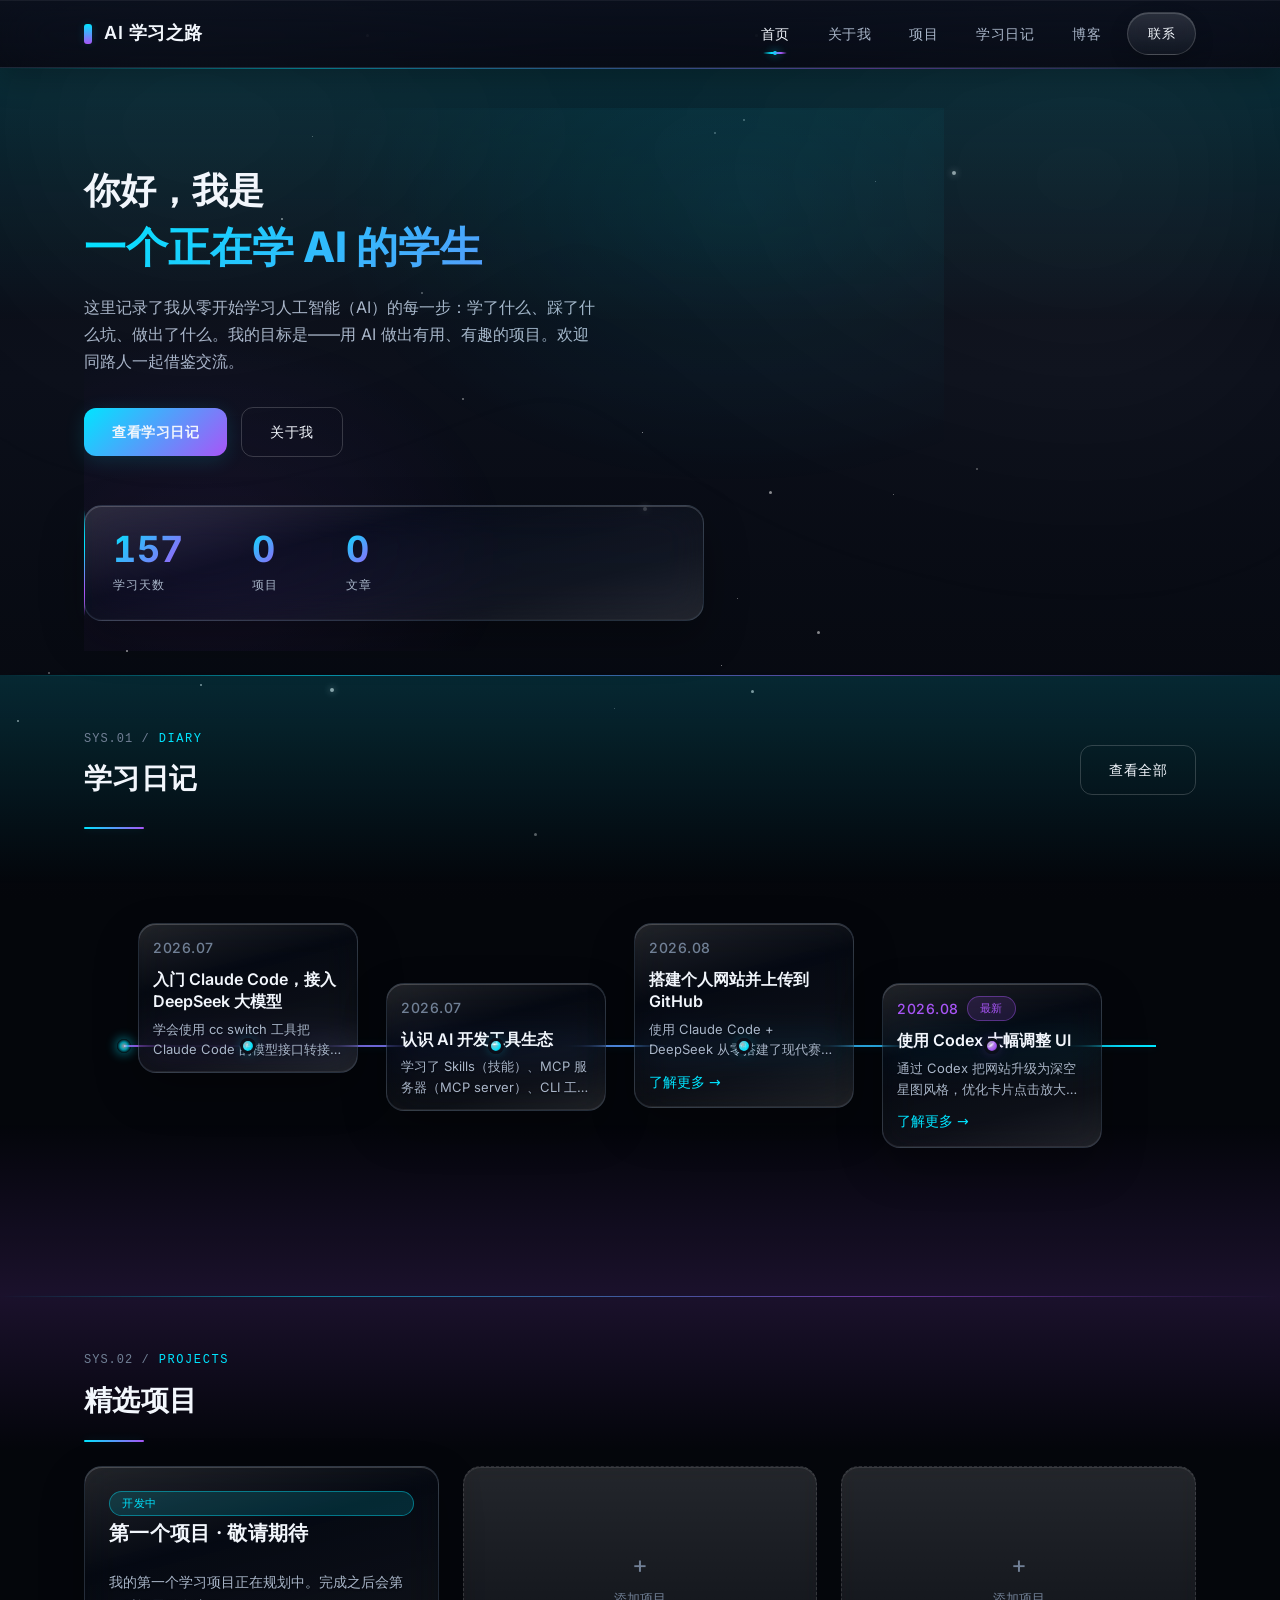
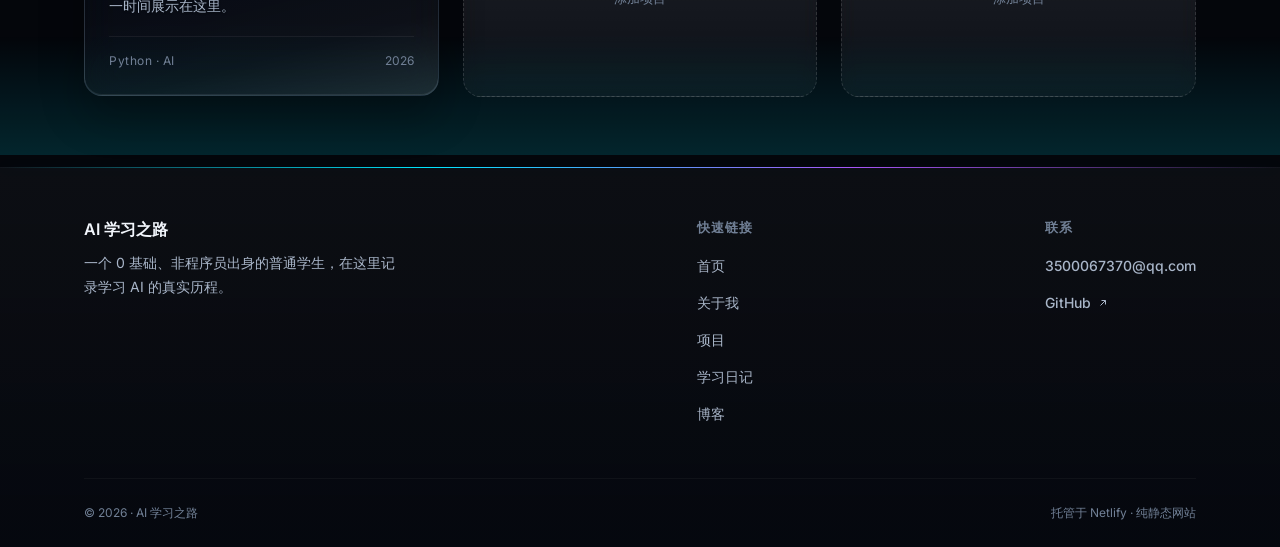
==== commit 4b67737a: "feat: 完成 UI 视觉升级并同步操作文档" ====
--- a/index.html
+++ b/index.html
@@ -7,7 +7,7 @@
   <link rel="icon" type="image/svg+xml" href="images/favicon.svg">
   <link rel="stylesheet" href="css/style.css">
 </head>
-<body>
+<body class="page-index">
 
   <div class="ambient-glow"></div>
   <div id="particles"></div>
@@ -29,71 +29,79 @@
   <main class="page-main">
 
     <!-- Hero 区（现代仪表盘风格） -->
-    <section class="hero">
-      <h1 class="hero-title">
-        你好，我是
-        <span class="line-2 text-gradient">一个正在学 AI 的学生</span>
-      </h1>
-      <p class="hero-sub">这里记录了我从零开始学习人工智能（AI）的每一步：学了什么、踩了什么坑、做出了什么。我的目标是——用 AI 做出有用、有趣的项目。欢迎同路人一起借鉴交流。</p>
-      <div class="btn-row">
-        <a class="btn-gradient magnetic" href="diary.html">查看学习日记</a>
-        <a class="btn-outline" href="about.html">关于我</a>
-      </div>
-      <div class="hero-stats">
-        <div class="stat-item">
-          <div class="stat-num text-gradient" data-count="0" data-auto-days>0</div>
-          <div class="stat-label">学习天数</div>
-        </div>
-        <div class="stat-item">
-          <div class="stat-num text-gradient" data-count="0">0</div>
-          <div class="stat-label">项目</div>
-        </div>
-        <div class="stat-item">
-          <div class="stat-num text-gradient" data-count="0">0</div>
-          <div class="stat-label">文章</div>
+    <section class="zone zone-header">
+      <div class="zone-inner">
+        <div class="hero">
+          <h1 class="hero-title glitch-title" data-text="你好，我是 一个正在学 AI 的学生">
+            你好，我是
+            <span class="line-2 text-gradient">一个正在学 AI 的学生</span>
+          </h1>
+          <p class="hero-sub">这里记录了我从零开始学习人工智能（AI）的每一步：学了什么、踩了什么坑、做出了什么。我的目标是——用 AI 做出有用、有趣的项目。欢迎同路人一起借鉴交流。</p>
+          <div class="btn-row">
+            <a class="btn-gradient magnetic" href="diary.html">查看学习日记</a>
+            <a class="btn-outline" href="about.html">关于我</a>
+          </div>
+          <div class="hero-stats">
+            <div class="stat-item">
+              <div class="stat-num text-gradient" data-count="0" data-auto-days>0</div>
+              <div class="stat-label">学习天数</div>
+            </div>
+            <div class="stat-item">
+              <div class="stat-num text-gradient" data-count="0">0</div>
+              <div class="stat-label">项目</div>
+            </div>
+            <div class="stat-item">
+              <div class="stat-num text-gradient" data-count="0">0</div>
+              <div class="stat-label">文章</div>
+            </div>
+          </div>
         </div>
       </div>
     </section>
 
     <!-- 学习日记概览（简版时间线） -->
-    <section class="section">
-      <div class="section-row">
-        <div class="section-head">
-          <div class="section-kicker">DIARY</div>
-          <h2 class="section-title">学习日记</h2>
+    <section class="zone zone-band">
+      <div class="zone-inner">
+        <div class="section-row">
+          <div class="section-head">
+            <div class="section-kicker hud-kicker" data-label="DIARY">DIARY</div>
+            <h2 class="section-title glitch-title glitch-hover" data-text="学习日记">学习日记</h2>
+          </div>
+          <a class="btn-outline" href="diary.html">查看全部</a>
         </div>
-        <a class="btn-outline" href="diary.html">查看全部</a>
+        <div class="divider-glow"></div>
+        <div id="home-timeline"></div>
       </div>
-      <div class="divider-glow"></div>
-      <div id="home-timeline"></div>
     </section>
 
     <!-- 精选项目 -->
-    <section class="section">
-      <div class="section-head">
-        <div class="section-kicker">PROJECTS</div>
-        <h2 class="section-title">精选项目</h2>
-      </div>
-      <div class="divider-glow"></div>
-      <div class="projects-grid">
-        <div class="card project-card">
-          <div class="project-body">
-            <span class="badge badge-cyan">开发中</span>
-            <h3>第一个项目 · 敬请期待</h3>
-            <p>我的第一个学习项目正在规划中。完成之后会第一时间展示在这里。</p>
-            <div class="project-meta">
-              <span class="tech">Python · AI</span>
-              <span>2026</span>
+    <section class="zone zone-band-alt">
+      <div class="zone-inner">
+        <div class="section-head">
+          <div class="section-kicker hud-kicker" data-label="PROJECTS">PROJECTS</div>
+          <h2 class="section-title glitch-title glitch-hover" data-text="精选项目">精选项目</h2>
+        </div>
+        <div class="divider-glow"></div>
+        <div class="projects-grid">
+          <div class="card glass-md project-card">
+            <div class="project-body">
+              <span class="badge badge-cyan">开发中</span>
+              <h3>第一个项目 · 敬请期待</h3>
+              <p>我的第一个学习项目正在规划中。完成之后会第一时间展示在这里。</p>
+              <div class="project-meta">
+                <span class="tech">Python · AI</span>
+                <span>2026</span>
+              </div>
             </div>
           </div>
-        </div>
-        <div class="card-placeholder">
-          <div class="plus">+</div>
-          <span>添加项目</span>
-        </div>
-        <div class="card-placeholder">
-          <div class="plus">+</div>
-          <span>添加项目</span>
+          <div class="card-placeholder">
+            <div class="plus">+</div>
+            <span>添加项目</span>
+          </div>
+          <div class="card-placeholder">
+            <div class="plus">+</div>
+            <span>添加项目</span>
+          </div>
         </div>
       </div>
     </section>
@@ -129,7 +137,7 @@
       </div>
       <div class="footer-bottom">
         <span>© 2026 · AI 学习之路</span>
-        <span class="host-note">托管于 GitHub Pages · 纯静态网站</span>
+        <span class="host-note">托管于 Netlify · 纯静态网站</span>
       </div>
     </div>
   </footer>
--- a/css/style.css
+++ b/css/style.css
@@ -1,14 +1,9 @@
 /* ============================================================
-   个人 AI 学习分享网站 · 全局样式（现代前卫赛博风格 V3）
-   规范来源：ui设计_现代赛博版_v3.txt
-   说明：所有颜色走 :root 设计令牌；动画元素尽量加 will-change
-   ============================================================ */
-
-/* ============================================================
-   本地字体：Inter 可变字体（latin 子集，覆盖 400-800 字重）
-   说明：由 Google Fonts 下载到本地自托管，无需访问外网，
-   中文自动回退到微软雅黑 / 苹方。
-   ============================================================ */
+   个人 AI 学习分享网站 · 全局样式（赛博未来 + 清透玻璃）
+   需求来源：docs/UI视觉升级需求文档.md
+   说明：设计令牌集中在 :root，页面强调色由 body 类切换
+   ============================================================ */
+
 @font-face {
   font-family: 'Inter';
   font-style: normal;
@@ -18,49 +13,107 @@
 }
 
 :root {
-  /* ---- 背景 ---- */
-  --bg-deep: #04070D;                  /* 背景最深点（星图底色） */
-  --bg-start: #060A14;                 /* 背景渐变起点（极深蓝黑） */
-  --bg-end: #0B1222;                   /* 背景渐变终点 */
-  --bg-elevated: #0D1628;              /* 抬升表面色（实色卡片） */
-
-  /* ---- 主色 ---- */
-  --cyan: #00E5FF;                     /* 主色·荧光青 */
-  --cyan-soft: rgba(0, 229, 255, 0.12);
-  --purple: #A855F7;                   /* 副色·电光紫 */
-  --purple-soft: rgba(168, 85, 247, 0.12);
-  --magenta: #F472B6;                  /* 点缀·霓虹粉 */
-  --green: #34D399;                    /* 点缀·翡翠绿（成功/在线） */
-  --amber: #FBBF24;                    /* 点缀·琥珀（提示） */
-
-  /* ---- 玻璃表面 ---- */
-  --surface: rgba(255, 255, 255, 0.035);
-  --surface-hover: rgba(255, 255, 255, 0.065);
-  --glass-bg: rgba(13, 22, 40, 0.62);
-  --glass-border: rgba(148, 177, 217, 0.1);
-  --glass-border-active: rgba(0, 229, 255, 0.42);
+  /* ---- 中性底色 ---- */
+  --bg-deep: #04060B;
+  --bg-start: #070A12;
+  --bg-end: #0B0F1A;
+  --bg-elevated: #0D111C;
+
+  /* ---- 标准色表（页面强调色由 body 类覆盖） ---- */
+  --cyan: #00E5FF;
+  --purple: #A855F7;
+  --teal: #2DD4BF;
+  --magenta: #F472B6;
+  --amber: #FBBF24;
+  --green: #34D399;
 
   /* ---- 文字 ---- */
   --text-main: #F2F6FC;
-  --text-secondary: #A5B3C8;
-  --text-tertiary: #64748B;
-
-  /* ---- 发光 / 阴影 ---- */
-  --shadow-cyan: rgba(0, 229, 255, 0.22);
-  --shadow-purple: rgba(168, 85, 247, 0.22);
-  --glow-cyan: 0 0 18px rgba(0, 229, 255, 0.18), 0 0 42px rgba(0, 229, 255, 0.08);
-  --glow-purple: 0 0 18px rgba(168, 85, 247, 0.18), 0 0 42px rgba(168, 85, 247, 0.08);
+  --text-secondary: #A9B6C9;
+  --text-tertiary: #718096;
 
   /* ---- 圆角 ---- */
-  --radius-sm: 6px;
+  --radius-sm: 8px;
   --radius-md: 12px;
-  --radius-lg: 16px;
+  --radius-lg: 18px;
   --radius-xl: 20px;
 
   /* ---- 过渡 ---- */
   --transition-fast: 0.2s cubic-bezier(0.4, 0, 0.2, 1);
   --transition-base: 0.4s cubic-bezier(0.4, 0, 0.2, 1);
   --transition-spring: 0.5s cubic-bezier(0.34, 1.56, 0.64, 1);
+
+  /* ---- 默认玻璃表面 ---- */
+  --glass-sm-bg: linear-gradient(180deg, rgba(255, 255, 255, 0.13), rgba(255, 255, 255, 0.04));
+  --glass-md-bg: linear-gradient(165deg, rgba(255, 255, 255, 0.12) 0%, rgba(10, 16, 28, 0.36) 34%, rgba(255, 255, 255, 0.045) 74%, rgba(255, 255, 255, 0.11) 100%);
+  --glass-lg-bg: linear-gradient(160deg, rgba(255, 255, 255, 0.16) 0%, rgba(10, 16, 28, 0.5) 36%, rgba(255, 255, 255, 0.06) 78%, rgba(255, 255, 255, 0.14) 100%);
+  --glass-border: rgba(172, 208, 248, 0.16);
+  --glass-highlight: rgba(255, 255, 255, 0.22);
+  --glass-shadow: 0 18px 44px rgba(0, 0, 0, 0.3), inset 0 -1px 0 rgba(255, 255, 255, 0.04);
+
+  /* ---- 默认强调色：首页 青 + 紫 ---- */
+  --accent-1: #00E5FF;
+  --accent-2: #A855F7;
+  --accent-1-soft: rgba(0, 229, 255, 0.14);
+  --accent-2-soft: rgba(168, 85, 247, 0.14);
+  --accent-1-border: rgba(0, 229, 255, 0.42);
+  --accent-2-border: rgba(168, 85, 247, 0.42);
+  --accent-zone-a: rgba(0, 229, 255, 0.13);
+  --accent-zone-b: rgba(168, 85, 247, 0.13);
+}
+
+/* ============================================================
+   页面强调色：每页最多 2 个
+   ============================================================ */
+.page-index {
+  --accent-1: #00E5FF;
+  --accent-2: #A855F7;
+  --accent-1-soft: rgba(0, 229, 255, 0.14);
+  --accent-2-soft: rgba(168, 85, 247, 0.14);
+  --accent-1-border: rgba(0, 229, 255, 0.42);
+  --accent-2-border: rgba(168, 85, 247, 0.42);
+  --accent-zone-a: rgba(0, 229, 255, 0.14);
+  --accent-zone-b: rgba(168, 85, 247, 0.14);
+}
+.page-about {
+  --accent-1: #A855F7;
+  --accent-2: #00E5FF;
+  --accent-1-soft: rgba(168, 85, 247, 0.15);
+  --accent-2-soft: rgba(0, 229, 255, 0.13);
+  --accent-1-border: rgba(168, 85, 247, 0.42);
+  --accent-2-border: rgba(0, 229, 255, 0.4);
+  --accent-zone-a: rgba(168, 85, 247, 0.15);
+  --accent-zone-b: rgba(0, 229, 255, 0.13);
+}
+.page-projects {
+  --accent-1: #F472B6;
+  --accent-2: #A855F7;
+  --accent-1-soft: rgba(244, 114, 182, 0.15);
+  --accent-2-soft: rgba(168, 85, 247, 0.14);
+  --accent-1-border: rgba(244, 114, 182, 0.46);
+  --accent-2-border: rgba(168, 85, 247, 0.42);
+  --accent-zone-a: rgba(244, 114, 182, 0.15);
+  --accent-zone-b: rgba(168, 85, 247, 0.14);
+}
+.page-diary {
+  --accent-1: #00E5FF;
+  --accent-2: #2DD4BF;
+  --accent-1-soft: rgba(0, 229, 255, 0.14);
+  --accent-2-soft: rgba(45, 212, 191, 0.14);
+  --accent-1-border: rgba(0, 229, 255, 0.42);
+  --accent-2-border: rgba(45, 212, 191, 0.4);
+  --accent-zone-a: rgba(0, 229, 255, 0.14);
+  --accent-zone-b: rgba(45, 212, 191, 0.14);
+}
+.page-blog {
+  --accent-1: #FBBF24;
+  --accent-2: #00E5FF;
+  --accent-1-soft: rgba(251, 191, 36, 0.15);
+  --accent-2-soft: rgba(0, 229, 255, 0.13);
+  --accent-1-border: rgba(251, 191, 36, 0.46);
+  --accent-2-border: rgba(0, 229, 255, 0.4);
+  --accent-zone-a: rgba(251, 191, 36, 0.15);
+  --accent-zone-b: rgba(0, 229, 255, 0.13);
 }
 
 * { margin: 0; padding: 0; box-sizing: border-box; }
@@ -68,33 +121,21 @@
 html { min-width: 1200px; }
 
 body {
+  counter-reset: hud;
   font-family: 'Inter', 'Microsoft YaHei', 'PingFang SC', system-ui, sans-serif;
   color: var(--text-main);
   background-color: var(--bg-deep);
   background-image:
-    linear-gradient(160deg, var(--bg-start) 0%, var(--bg-end) 55%, var(--bg-deep) 100%),
-    radial-gradient(ellipse 720px 420px at 14% 8%, rgba(168, 85, 247, 0.07), transparent 70%),
-    radial-gradient(ellipse 820px 460px at 86% 20%, rgba(0, 229, 255, 0.07), transparent 70%),
-    radial-gradient(circle at 18% 24%, rgba(255, 255, 255, 0.12) 0.8px, transparent 1.2px),
-    radial-gradient(circle at 72% 58%, rgba(0, 229, 255, 0.16) 1px, transparent 1.4px),
-    radial-gradient(circle at 36% 82%, rgba(168, 85, 247, 0.14) 1px, transparent 1.4px),
-    radial-gradient(circle at 88% 42%, rgba(255, 255, 255, 0.1) 0.7px, transparent 1.1px);
+    linear-gradient(180deg, var(--bg-start) 0%, var(--bg-end) 42%, var(--bg-deep) 100%),
+    radial-gradient(circle at 18% 24%, rgba(255, 255, 255, 0.11) 0.8px, transparent 1.2px),
+    radial-gradient(circle at 72% 58%, rgba(255, 255, 255, 0.08) 1px, transparent 1.4px),
+    radial-gradient(circle at 36% 82%, rgba(255, 255, 255, 0.09) 0.8px, transparent 1.2px);
   background-size:
     100% 100%,
-    70% 80%,
-    75% 85%,
-    160px 160px,
-    240px 240px,
-    190px 190px,
-    300px 300px;
-  background-position:
-    0 0,
-    0 0,
-    0 0,
-    0 0,
-    0 0,
-    0 0,
-    0 0;
+    220px 220px,
+    300px 300px,
+    260px 260px;
+  background-position: 0 0, 0 0, 0 0, 0 0;
   background-attachment: fixed;
   min-height: 100vh;
   line-height: 1.7;
@@ -103,7 +144,7 @@
 body.no-scroll { overflow: hidden; }
 
 /* ============================================================
-   [1] 背景系统：ambient-glow 光斑（fixed，z-index:0）
+   背景系统：2 个低透明度柔光 + 稀疏粒子
    ============================================================ */
 .ambient-glow {
   position: fixed;
@@ -111,19 +152,18 @@
   z-index: 0;
   pointer-events: none;
   background:
-    radial-gradient(ellipse 760px 760px at 12% 10%, rgba(168, 85, 247, 0.1), transparent 70%),
-    radial-gradient(ellipse 760px 760px at 85% 78%, rgba(0, 229, 255, 0.1), transparent 70%),
-    radial-gradient(ellipse 600px 600px at 55% 45%, rgba(244, 114, 182, 0.05), transparent 70%);
-  filter: blur(110px);
-  animation: ambient-drift 26s ease-in-out infinite alternate;
+    radial-gradient(ellipse 720px 520px at 14% 8%, rgba(255, 255, 255, 0.055), transparent 70%),
+    radial-gradient(ellipse 840px 560px at 86% 18%, rgba(255, 255, 255, 0.05), transparent 70%);
+  filter: blur(90px);
+  animation: ambient-drift 30s ease-in-out infinite alternate;
 }
 @keyframes ambient-drift {
   0%   { transform: translate(0, 0) scale(1); }
-  50%  { transform: translate(2%, -2%) scale(1.06); }
-  100% { transform: translate(-2%, 2%) scale(1); }
-}
-
-/* 粒子系统（由 js/main.js 生成，z-index:1，pointer-events:none） */
+  50%  { transform: translate(1.5%, -1.5%) scale(1.04); }
+  100% { transform: translate(-1.5%, 1.5%) scale(1); }
+}
+
+/* 粒子系统（由 js/main.js 生成） */
 #particles {
   position: fixed;
   inset: 0;
@@ -134,20 +174,20 @@
 .particle {
   position: absolute;
   border-radius: 50%;
-  opacity: 0.5;
+  opacity: 0.45;
   will-change: transform, opacity;
 }
 .particle-bright {
-  box-shadow: 0 0 7px rgba(0, 229, 255, 0.55), 0 0 16px rgba(168, 85, 247, 0.28);
+  box-shadow: 0 0 7px rgba(255, 255, 255, 0.5), 0 0 14px rgba(255, 255, 255, 0.2);
 }
 @keyframes particle-twinkle {
   0%, 100% {
-    opacity: 0.35;
-    box-shadow: 0 0 2px rgba(0, 229, 255, 0.12);
+    opacity: 0.25;
+    box-shadow: 0 0 2px rgba(255, 255, 255, 0.08);
   }
   50% {
-    opacity: 0.95;
-    box-shadow: 0 0 8px rgba(0, 229, 255, 0.65), 0 0 18px rgba(168, 85, 247, 0.3);
+    opacity: 0.85;
+    box-shadow: 0 0 7px rgba(255, 255, 255, 0.55), 0 0 14px rgba(255, 255, 255, 0.2);
   }
 }
 @keyframes particle-float {
@@ -158,25 +198,8 @@
   100% { transform: translate3d(var(--push-x, 0px), calc(var(--push-y, 0px) - 104vh), 0); }
 }
 
-/* 鼠标跟随网格：默认隐藏，光标附近淡入 */
-#cursor-grid {
-  position: fixed;
-  inset: 0;
-  z-index: 1;
-  pointer-events: none;
-  opacity: 0;
-  background:
-    linear-gradient(rgba(0, 229, 255, 0.055) 1px, transparent 1px),
-    linear-gradient(90deg, rgba(168, 85, 247, 0.055) 1px, transparent 1px);
-  background-size: 52px 52px, 52px 52px;
-  -webkit-mask-image: radial-gradient(circle 280px at var(--cx, 50%) var(--cy, 50%), black 16%, transparent 72%);
-  mask-image: radial-gradient(circle 280px at var(--cx, 50%) var(--cy, 50%), black 16%, transparent 72%);
-  transition: opacity 0.35s ease;
-}
-#cursor-grid.is-active { opacity: 1; }
-
-/* ============================================================
-   [3] 微光粒子 / [4] 光标与磁性
+/* ============================================================
+   磁性按钮
    ============================================================ */
 .magnetic {
   transform: translate3d(var(--mx, 0px), calc(var(--my, 0px) + var(--lift, 0px)), 0);
@@ -189,6 +212,49 @@
    层叠约定：内容 z-index:2，导航 z-index:100，弹层 200
    ============================================================ */
 .page-main, .site-footer { position: relative; z-index: 2; }
+
+/* ============================================================
+   三级玻璃材质：blur + tint + 细边框 + 顶部高光 + sheen
+   ============================================================ */
+.glass-sm,
+.glass-md,
+.glass-lg {
+  position: relative;
+  border: 1px solid var(--glass-border);
+}
+.glass-sm {
+  background: var(--glass-sm-bg);
+  backdrop-filter: blur(8px) saturate(1.3);
+  -webkit-backdrop-filter: blur(8px) saturate(1.3);
+  box-shadow: inset 0 1px 0 rgba(255, 255, 255, 0.18), 0 8px 22px rgba(0, 0, 0, 0.18);
+}
+.glass-md {
+  background: var(--glass-md-bg);
+  backdrop-filter: blur(18px) saturate(1.5);
+  -webkit-backdrop-filter: blur(18px) saturate(1.5);
+  box-shadow: inset 0 1px 0 rgba(255, 255, 255, 0.18), inset 0 -1px 0 rgba(255, 255, 255, 0.04), var(--glass-shadow);
+}
+.glass-lg {
+  background: var(--glass-lg-bg);
+  backdrop-filter: blur(26px) saturate(1.7);
+  -webkit-backdrop-filter: blur(26px) saturate(1.7);
+  box-shadow: inset 0 1px 0 rgba(255, 255, 255, 0.22), inset 0 -1px 0 rgba(255, 255, 255, 0.05), 0 24px 60px rgba(0, 0, 0, 0.38);
+}
+
+/* 卡片高光跟随鼠标，--gx / --gy 由 js/main.js 维护 */
+.glass-md::after,
+.glass-lg::after {
+  content: "";
+  position: absolute;
+  inset: 0;
+  border-radius: inherit;
+  background: radial-gradient(200px circle at var(--gx, 50%) var(--gy, 50%), rgba(255, 255, 255, 0.13), transparent 68%);
+  opacity: 0;
+  transition: opacity 0.3s ease;
+  pointer-events: none;
+}
+.glass-md:hover::after,
+.glass-lg:hover::after { opacity: 1; }
 
 /* ============================================================
    [导航栏] .site-nav
@@ -198,16 +264,16 @@
   top: 0; left: 0; right: 0;
   z-index: 100;
   height: 68px;
-  background: rgba(9, 16, 30, 0.62);
-  backdrop-filter: blur(24px) saturate(180%);
-  -webkit-backdrop-filter: blur(24px) saturate(180%);
-  border-bottom: 1px solid rgba(148, 177, 217, 0.1);
-  box-shadow: 0 4px 30px rgba(0, 0, 0, 0.32), 0 1px 0 rgba(255, 255, 255, 0.05);
+  background: linear-gradient(180deg, rgba(12, 18, 31, 0.72), rgba(7, 11, 20, 0.56));
+  backdrop-filter: blur(26px) saturate(1.7);
+  -webkit-backdrop-filter: blur(26px) saturate(1.7);
+  border-bottom: 1px solid rgba(172, 208, 248, 0.12);
+  box-shadow: 0 8px 32px rgba(0, 0, 0, 0.28), inset 0 1px 0 rgba(255, 255, 255, 0.06);
   transition: background 0.3s ease, box-shadow 0.3s ease;
 }
 .site-nav.is-scrolled {
-  background: rgba(6, 11, 22, 0.82);
-  box-shadow: 0 6px 36px rgba(0, 0, 0, 0.42), 0 1px 0 rgba(255, 255, 255, 0.06), 0 0 18px rgba(0, 229, 255, 0.05);
+  background: linear-gradient(180deg, rgba(8, 12, 22, 0.9), rgba(5, 8, 15, 0.84));
+  box-shadow: 0 10px 36px rgba(0, 0, 0, 0.42), inset 0 1px 0 rgba(255, 255, 255, 0.06), 0 0 18px var(--accent-1-soft);
 }
 .nav-inner {
   max-width: 1160px;
@@ -233,14 +299,14 @@
   content: "";
   width: 8px;
   height: 20px;
-  border-radius: 2px;
-  background: linear-gradient(180deg, var(--cyan), var(--purple));
-  box-shadow: 0 0 8px var(--shadow-cyan);
+  border-radius: 3px;
+  background: linear-gradient(180deg, var(--accent-1), var(--accent-2));
+  box-shadow: 0 0 10px var(--accent-1-soft);
   transition: height var(--transition-fast), box-shadow var(--transition-fast);
 }
 .nav-brand:hover::before {
   height: 24px;
-  box-shadow: 0 0 12px var(--shadow-cyan), 0 0 20px var(--shadow-purple);
+  box-shadow: 0 0 14px var(--accent-1-soft), 0 0 22px var(--accent-2-soft);
 }
 .nav-links {
   margin-left: auto;
@@ -267,8 +333,8 @@
   width: 4px;
   height: 4px;
   border-radius: 50%;
-  background: var(--cyan);
-  box-shadow: 0 0 8px var(--cyan);
+  background: var(--accent-1);
+  box-shadow: 0 0 8px var(--accent-1);
   opacity: 0;
   transition: opacity var(--transition-fast);
 }
@@ -281,8 +347,8 @@
   width: 24px;
   height: 2px;
   border-radius: 999px;
-  background: linear-gradient(90deg, transparent, var(--cyan) 35%, var(--purple) 75%, transparent);
-  box-shadow: 0 0 10px rgba(0, 229, 255, 0.4);
+  background: linear-gradient(90deg, transparent, var(--accent-1) 35%, var(--accent-2) 75%, transparent);
+  box-shadow: 0 0 10px var(--accent-1-soft);
   opacity: 0;
   transition: opacity var(--transition-fast);
 }
@@ -300,89 +366,97 @@
    ============================================================ */
 .btn-glass {
   display: inline-block;
-  padding: 8px 20px;
+  padding: 9px 20px;
   border-radius: 999px;
-  background: var(--surface);
-  backdrop-filter: blur(12px);
-  -webkit-backdrop-filter: blur(12px);
-  border: 1px solid rgba(255, 255, 255, 0.1);
+  background: var(--glass-sm-bg);
+  backdrop-filter: blur(8px) saturate(1.3);
+  -webkit-backdrop-filter: blur(8px) saturate(1.3);
+  border: 1px solid rgba(255, 255, 255, 0.16);
   color: var(--text-main);
   font-size: 13px;
   font-weight: 500;
   text-decoration: none;
   letter-spacing: 0.5px;
   cursor: pointer;
+  box-shadow: inset 0 1px 0 rgba(255, 255, 255, 0.16), 0 8px 20px rgba(0, 0, 0, 0.16);
   transition: background var(--transition-fast), border-color var(--transition-fast), box-shadow var(--transition-fast), transform var(--transition-fast);
 }
 .btn-glass:hover {
-  background: var(--surface-hover);
-  border-color: rgba(255, 255, 255, 0.2);
-  box-shadow: 0 0 16px rgba(0, 229, 255, 0.15);
-  transform: scale(1.02);
-}
-
-/* ============================================================
-   [主内容] .page-main / [页面头部] .page-header
+  background: linear-gradient(180deg, rgba(255, 255, 255, 0.18), rgba(255, 255, 255, 0.07));
+  border-color: var(--accent-1-border);
+  box-shadow: inset 0 1px 0 rgba(255, 255, 255, 0.22), 0 0 18px var(--accent-1-soft);
+  transform: translateY(-1px);
+}
+
+/* ============================================================
+   [主内容] .page-main / .zone
    ============================================================ */
 .page-main {
+  padding: 68px 0 0;
+}
+
+.zone {
+  position: relative;
+  padding: 54px 0 58px;
+}
+.zone::before {
+  content: "";
+  position: absolute;
+  top: 0;
+  left: 0;
+  right: 0;
+  height: 1px;
+  background: linear-gradient(90deg, transparent, var(--accent-1) 24%, var(--accent-2) 68%, transparent);
+  opacity: 0.55;
+  box-shadow: 0 0 14px var(--accent-1-soft);
+  pointer-events: none;
+}
+.zone::after {
+  content: "";
+  position: absolute;
+  top: -1px;
+  left: 8%;
+  width: 190px;
+  height: 2px;
+  border-radius: 999px;
+  background: linear-gradient(90deg, transparent, rgba(255, 255, 255, 0.95), transparent);
+  opacity: 0;
+  filter: blur(0.2px);
+  pointer-events: none;
+  animation: zone-sweep 9s linear infinite;
+}
+@keyframes zone-sweep {
+  0%, 10%   { left: 6%; opacity: 0; }
+  16%       { opacity: 0.85; }
+  70%       { opacity: 0.85; }
+  84%, 100% { left: 86%; opacity: 0; }
+}
+
+.zone-inner {
   max-width: 1160px;
   margin: 0 auto;
-  padding: 120px 24px 80px;
-}
-
-.page-header {
-  padding: 20px 0 10px;
-  max-width: 860px;
-}
-.page-kicker {
-  font-size: 12px;
-  font-weight: 500;
-  letter-spacing: 2px;
-  text-transform: uppercase;
-  color: rgba(0, 229, 255, 0.78);
-  display: flex;
-  align-items: center;
-  gap: 9px;
-  margin-bottom: 14px;
-}
-.page-kicker::before {
-  content: "";
-  width: 6px;
-  height: 6px;
-  border-radius: 50%;
-  background: var(--cyan);
-  box-shadow: 0 0 9px var(--cyan);
-  flex-shrink: 0;
-}
-.page-title {
-  font-size: 40px;
-  font-weight: 700;
-  line-height: 1.2;
-  letter-spacing: 0.5px;
-  text-shadow: 0 0 26px rgba(0, 229, 255, 0.1);
-}
-.page-title .text-gradient { font-weight: 800; }
-.page-header::after {
-  content: "";
-  display: block;
-  width: 40px;
-  height: 3px;
-  border-radius: 2px;
-  margin-top: 16px;
-  background: linear-gradient(90deg, var(--cyan), var(--purple));
-  box-shadow: 0 0 10px var(--shadow-cyan);
-}
-.page-header p {
-  margin-top: 18px;
-  font-size: 15px;
-  color: var(--text-secondary);
-  line-height: 1.7;
+  padding: 0 24px;
+}
+
+.zone-header {
+  padding: 70px 0 34px;
+  background: linear-gradient(180deg, var(--accent-zone-a), transparent 42%);
+}
+.zone-band {
+  background:
+    linear-gradient(180deg, var(--accent-zone-a), transparent 34%),
+    linear-gradient(0deg, var(--accent-zone-b), transparent 28%);
+}
+.zone-band-alt {
+  background:
+    linear-gradient(180deg, var(--accent-zone-b), transparent 34%),
+    linear-gradient(0deg, var(--accent-zone-a), transparent 26%);
 }
 
 /* 页面进入动画：由 JS 给 .page-main 添加 .loaded */
 .page-main > * {
   opacity: 0;
-  transform: translateY(20px);
+  transform: translateY(18px);
   transition: opacity 0.6s ease-out, transform 0.6s ease-out;
 }
 .page-main.loaded > * {
@@ -397,10 +471,61 @@
 .page-main.loaded > *:nth-child(6) { transition-delay: 0.6s; }
 
 /* ============================================================
-   [标题高亮] .text-gradient / .neon-title / .neon-purple
+   [页面头部] .page-header / HUD 标签
+   ============================================================ */
+.page-header {
+  padding: 22px 0 8px;
+  max-width: 860px;
+}
+.page-kicker,
+.section-kicker {
+  font-family: ui-monospace, 'Cascadia Mono', Consolas, monospace;
+  font-size: 12px;
+  font-weight: 500;
+  letter-spacing: 1.6px;
+  text-transform: uppercase;
+  color: var(--accent-1);
+  display: flex;
+  align-items: center;
+  gap: 9px;
+  margin-bottom: 14px;
+}
+.hud-kicker::before {
+  counter-increment: hud;
+  content: "SYS." counter(hud, decimal-leading-zero) " / ";
+  color: var(--text-tertiary);
+  letter-spacing: 1px;
+}
+.page-kicker::before { margin: 0; flex-shrink: 0; }
+.page-title {
+  font-size: 40px;
+  font-weight: 700;
+  line-height: 1.2;
+  letter-spacing: 0.5px;
+}
+.page-title .text-gradient { font-weight: 800; }
+.page-header::after {
+  content: "";
+  display: block;
+  width: 48px;
+  height: 3px;
+  border-radius: 2px;
+  margin-top: 16px;
+  background: linear-gradient(90deg, var(--accent-1), var(--accent-2));
+  box-shadow: 0 0 12px var(--accent-1-soft);
+}
+.page-header p {
+  margin-top: 18px;
+  font-size: 15px;
+  color: var(--text-secondary);
+  line-height: 1.7;
+}
+
+/* ============================================================
+   [标题高亮] .text-gradient / 故障色
    ============================================================ */
 .text-gradient {
-  background: linear-gradient(135deg, var(--cyan), var(--purple));
+  background: linear-gradient(135deg, var(--accent-1), var(--accent-2));
   -webkit-background-clip: text;
   background-clip: text;
   -webkit-text-fill-color: transparent;
@@ -408,22 +533,68 @@
 }
 .neon-title {
   color: var(--text-main);
-  text-shadow: 0 0 20px rgba(0, 229, 255, 0.4), 0 0 40px rgba(0, 229, 255, 0.2);
+  text-shadow: 0 0 20px var(--accent-1-soft), 0 0 40px var(--accent-2-soft);
 }
 .neon-purple {
   color: var(--text-main);
-  text-shadow: 0 0 20px rgba(168, 85, 247, 0.4), 0 0 40px rgba(168, 85, 247, 0.2);
-}
-
-/* ============================================================
-   [卡片] .card / .card-purple / .card-placeholder
+  text-shadow: 0 0 20px var(--accent-2-soft), 0 0 40px var(--accent-2-soft);
+}
+
+/* 纯 CSS 动态故障色：约 9 秒短暂出现一次 */
+.glitch-title {
+  position: relative;
+}
+.glitch-title::before,
+.glitch-title::after {
+  content: attr(data-text);
+  position: absolute;
+  left: 0;
+  top: 0;
+  width: 100%;
+  height: 100%;
+  overflow: hidden;
+  color: var(--accent-1);
+  opacity: 0;
+  pointer-events: none;
+  z-index: 1;
+}
+.glitch-title::before {
+  animation: glitch-a 9s steps(1, end) infinite;
+}
+.glitch-title::after {
+  animation: glitch-b 9s steps(1, end) infinite;
+}
+@keyframes glitch-a {
+  0%, 88.5%, 100% { opacity: 0; transform: none; clip-path: inset(0 0 0 0); }
+  89.5% { opacity: 0.42; transform: translate(-2px, 1px); clip-path: inset(12% 0 58% 0); }
+  91.5% { opacity: 0.3; transform: translate(2px, -1px); clip-path: inset(64% 0 10% 0); }
+  93.5% { opacity: 0; transform: none; }
+}
+@keyframes glitch-b {
+  0%, 90%, 100% { opacity: 0; transform: none; clip-path: inset(0 0 0 0); }
+  91% { opacity: 0.36; transform: translate(2px, 1px); clip-path: inset(70% 0 8% 0); }
+  93% { opacity: 0.28; transform: translate(-2px, -1px); clip-path: inset(8% 0 68% 0); }
+  95% { opacity: 0; transform: none; }
+}
+
+/* 区块标题仅在悬停时短暂故障 */
+.glitch-title.glitch-hover::before,
+.glitch-title.glitch-hover::after {
+  animation: none;
+}
+.glitch-title.glitch-hover:hover::before,
+.glitch-title.glitch-hover:hover::after {
+  animation: glitch-a 0.5s linear 1;
+}
+.glitch-title.glitch-hover:hover::after {
+  animation-name: glitch-b;
+}
+
+/* ============================================================
+   [卡片] .card / .card-placeholder
    ============================================================ */
 .card {
   position: relative;
-  background: linear-gradient(180deg, rgba(255, 255, 255, 0.045), rgba(13, 22, 40, 0.66));
-  backdrop-filter: blur(16px) saturate(160%);
-  -webkit-backdrop-filter: blur(16px) saturate(160%);
-  border: 1px solid var(--glass-border);
   border-radius: var(--radius-lg);
   padding: 28px;
   overflow: hidden;
@@ -433,14 +604,15 @@
 .card::before {
   content: "";
   position: absolute;
-  top: 0;
-  left: 0;
-  right: 0;
-  height: 1px;
-  background: linear-gradient(90deg, transparent, rgba(0, 229, 255, 0.72) 50%, transparent);
+  top: -1px;
+  left: 18%;
+  right: 18%;
+  height: 2px;
+  border-radius: 999px;
+  background: linear-gradient(90deg, transparent, var(--accent-1), var(--accent-2), transparent);
   opacity: 0;
-  transform: translateX(-38%);
-  transition: opacity 0.3s ease, transform 0.6s ease;
+  transform: translateY(-2px);
+  transition: opacity 0.3s ease;
   pointer-events: none;
 }
 .card h3,
@@ -450,23 +622,23 @@
   transition: transform 0.35s cubic-bezier(0.34, 1.56, 0.64, 1), color var(--transition-fast);
 }
 .card:hover {
-  border-color: var(--glass-border-active);
-  box-shadow: var(--glow-cyan), inset 0 1px 0 rgba(255, 255, 255, 0.1);
-  background: linear-gradient(180deg, rgba(255, 255, 255, 0.065), rgba(13, 22, 40, 0.74));
-  transform: translateY(-4px) scale(1.005);
+  border-color: var(--accent-1-border);
+  box-shadow: 0 0 22px var(--accent-1-soft), 0 0 46px var(--accent-2-soft), inset 0 1px 0 rgba(255, 255, 255, 0.2), var(--glass-shadow);
+  transform: translateY(-3px);
 }
 .card:hover::before {
   opacity: 1;
-  transform: translateX(38%);
+  animation: card-arc 1.1s ease-in-out 1;
+}
+@keyframes card-arc {
+  0%, 100% { background: linear-gradient(90deg, transparent, var(--accent-1), var(--accent-2), transparent); }
+  33% { background: linear-gradient(90deg, transparent, var(--magenta), var(--accent-2), transparent); }
+  66% { background: linear-gradient(90deg, transparent, var(--amber), var(--accent-1), transparent); }
 }
 .card:hover h3 { transform: translateY(-2px); }
-.card:hover .card-tag { color: rgba(0, 229, 255, 0.85); }
+.card:hover .card-tag { color: var(--accent-1); }
 .card:hover .badge { transform: translateY(-2px); }
 .card:hover .project-meta { color: var(--text-secondary); }
-.card-purple:hover {
-  border-color: rgba(168, 85, 247, 0.4);
-  box-shadow: var(--glow-purple), inset 0 1px 0 rgba(255, 255, 255, 0.1);
-}
 .card-tag {
   font-size: 12px;
   font-weight: 500;
@@ -485,6 +657,7 @@
   font-size: 15px;
   color: var(--text-secondary);
   line-height: 1.7;
+  text-shadow: 0 1px 2px rgba(0, 0, 0, 0.45);
 }
 .card-footer {
   display: flex;
@@ -506,9 +679,12 @@
   gap: 10px;
   min-height: 200px;
   border-radius: var(--radius-lg);
-  background: var(--surface);
-  border: 1px dashed rgba(255, 255, 255, 0.08);
+  background: var(--glass-sm-bg);
+  backdrop-filter: blur(8px) saturate(1.3);
+  -webkit-backdrop-filter: blur(8px) saturate(1.3);
+  border: 1px dashed rgba(255, 255, 255, 0.13);
   color: var(--text-tertiary);
+  box-shadow: inset 0 1px 0 rgba(255, 255, 255, 0.1);
   transition: border-color var(--transition-fast), background var(--transition-fast);
 }
 .card-placeholder .plus {
@@ -518,8 +694,8 @@
 }
 .card-placeholder span { font-size: 13px; }
 .card-placeholder:hover {
-  border-color: rgba(255, 255, 255, 0.15);
-  background: rgba(255, 255, 255, 0.03);
+  border-color: var(--accent-1-border);
+  background: linear-gradient(180deg, var(--accent-1-soft), rgba(255, 255, 255, 0.03));
 }
 .card-placeholder:hover .plus { transform: rotate(90deg); }
 
@@ -532,7 +708,7 @@
   padding: 12px 28px;
   border: none;
   border-radius: var(--radius-md);
-  background: linear-gradient(135deg, var(--cyan), var(--purple));
+  background: linear-gradient(135deg, var(--accent-1), var(--accent-2));
   color: var(--text-main);
   font-family: inherit;
   font-size: 14px;
@@ -542,7 +718,7 @@
   text-align: center;
   cursor: pointer;
   overflow: hidden;
-  box-shadow: 0 4px 20px rgba(0, 229, 255, 0.2);
+  box-shadow: 0 4px 20px var(--accent-1-soft);
   transform: translate3d(var(--mx, 0px), calc(var(--my, 0px) + var(--lift, 0px)), 0);
   transition: box-shadow var(--transition-fast), filter var(--transition-fast), transform var(--transition-fast);
 }
@@ -550,15 +726,15 @@
   content: "";
   position: absolute;
   inset: 0;
-  background: linear-gradient(105deg, transparent 38%, rgba(255, 255, 255, 0.18) 50%, transparent 62%);
+  background: linear-gradient(105deg, transparent 38%, rgba(255, 255, 255, 0.2) 50%, transparent 62%);
   transform: translateX(-130%);
   transition: transform 0.55s ease;
   pointer-events: none;
 }
 .btn-gradient:hover {
   --lift: -2px;
-  box-shadow: 0 8px 30px rgba(0, 229, 255, 0.35), inset 0 0 0 1px rgba(255, 255, 255, 0.16), inset 0 1px 6px rgba(255, 255, 255, 0.12);
-  filter: brightness(1.1);
+  box-shadow: 0 8px 30px var(--accent-1-soft), inset 0 0 0 1px rgba(255, 255, 255, 0.18), inset 0 1px 6px rgba(255, 255, 255, 0.12);
+  filter: brightness(1.08);
 }
 .btn-gradient:hover::after { transform: translateX(130%); }
 .btn-gradient:active {
@@ -570,7 +746,7 @@
   position: relative;
   display: inline-block;
   padding: 12px 28px;
-  border: 1.5px solid rgba(255, 255, 255, 0.2);
+  border: 1.5px solid rgba(255, 255, 255, 0.18);
   border-radius: var(--radius-md);
   background: transparent;
   color: var(--text-main);
@@ -586,10 +762,10 @@
 }
 .btn-outline:hover {
   --lift: -2px;
-  border-color: var(--cyan);
-  background: rgba(0, 229, 255, 0.08);
-  color: var(--cyan);
-  text-shadow: 0 0 8px var(--shadow-cyan);
+  border-color: var(--accent-1);
+  background: var(--accent-1-soft);
+  color: var(--accent-1);
+  text-shadow: 0 0 8px var(--accent-1-soft);
 }
 .btn-outline:active {
   --lift: 0px;
@@ -615,32 +791,40 @@
   font-weight: 500;
   letter-spacing: 0.5px;
   line-height: 1.4;
+  border: 1px solid currentColor;
   transition: filter var(--transition-fast), box-shadow var(--transition-fast);
 }
 .badge-cyan {
-  background: var(--cyan-soft);
-  color: var(--cyan);
-  border: 1px solid rgba(0, 229, 255, 0.2);
+  background: var(--accent-1-soft);
+  color: var(--accent-1);
+  border-color: var(--accent-1-border);
 }
 .badge-purple {
-  background: var(--purple-soft);
-  color: var(--purple);
-  border: 1px solid rgba(168, 85, 247, 0.2);
+  background: var(--accent-2-soft);
+  color: var(--accent-2);
+  border-color: var(--accent-2-border);
 }
 .badge-green {
-  background: rgba(52, 211, 153, 0.12);
+  background: rgba(52, 211, 153, 0.13);
   color: var(--green);
-  border: 1px solid rgba(52, 211, 153, 0.2);
+  border-color: rgba(52, 211, 153, 0.32);
 }
 .badge-amber {
-  background: rgba(251, 191, 36, 0.12);
+  background: rgba(251, 191, 36, 0.13);
   color: var(--amber);
-  border: 1px solid rgba(251, 191, 36, 0.2);
+  border-color: rgba(251, 191, 36, 0.32);
 }
 .badge:hover {
-  filter: brightness(1.2);
-  box-shadow: 0 0 10px rgba(0, 229, 255, 0.2);
-}
+  filter: brightness(1.18);
+  box-shadow: 0 0 10px var(--accent-1-soft);
+}
+
+/* 页面最多 2 个强调色：对跨页角标做收敛 */
+.page-index .badge-green,
+.page-projects .badge-green { color: var(--accent-2); border-color: var(--accent-2-border); }
+.page-index .badge-green { background: var(--accent-2-soft); }
+.page-about .badge-amber { color: var(--accent-2); border-color: var(--accent-2-border); background: var(--accent-2-soft); }
+.page-projects .badge-cyan { color: var(--accent-1); border-color: var(--accent-1-border); background: var(--accent-1-soft); }
 
 /* ============================================================
    [分隔线] .divider / .divider-glow
@@ -654,18 +838,35 @@
   width: 60px;
   border-radius: 1px;
   margin: 16px 0 24px;
-  background: linear-gradient(90deg, var(--cyan), var(--purple));
-  box-shadow: 0 0 8px var(--shadow-cyan);
+  background: linear-gradient(90deg, var(--accent-1), var(--accent-2));
+  box-shadow: 0 0 8px var(--accent-1-soft);
 }
 
 /* ============================================================
    [数据标签] .stat-item
    ============================================================ */
+.hero-stats {
+  display: flex;
+  gap: 0;
+  margin-top: 48px;
+  padding: 20px 28px;
+  max-width: 620px;
+  border-radius: var(--radius-lg);
+  background: var(--glass-md-bg);
+  backdrop-filter: blur(18px) saturate(1.5);
+  -webkit-backdrop-filter: blur(18px) saturate(1.5);
+  border: 1px solid var(--glass-border);
+  box-shadow: inset 0 1px 0 rgba(255, 255, 255, 0.18), var(--glass-shadow);
+  position: relative;
+}
 .stat-item {
   display: flex;
   flex-direction: column;
   gap: 6px;
-}
+  padding: 4px 34px;
+}
+.stat-item:first-child { padding-left: 0; }
+.stat-item:last-child { padding-right: 0; }
 .stat-num {
   font-size: 36px;
   font-weight: 700;
@@ -679,6 +880,16 @@
   letter-spacing: 1px;
   text-transform: uppercase;
   color: var(--text-secondary);
+}
+.hero-stats .stat-item + .stat-item::before {
+  content: "";
+  position: absolute;
+  left: -1px;
+  top: 4px;
+  bottom: 4px;
+  width: 1px;
+  background: linear-gradient(180deg, transparent, var(--accent-1) 35%, var(--accent-2) 75%, transparent);
+  box-shadow: 0 0 8px var(--accent-1-soft);
 }
 
 /* ============================================================
@@ -699,9 +910,9 @@
   position: absolute;
   inset: -6px;
   border-radius: 50%;
-  background: conic-gradient(var(--cyan), var(--purple), var(--cyan));
+  background: conic-gradient(var(--accent-1), var(--accent-2), var(--accent-1));
   z-index: -1;
-  filter: blur(8px);
+  filter: blur(9px);
   opacity: 0.6;
   transition: opacity var(--transition-base);
 }
@@ -713,17 +924,17 @@
   object-fit: cover;
   display: block;
   border-radius: 50%;
-  filter: saturate(0.9);
+  filter: saturate(0.92);
   transition: filter var(--transition-base);
 }
-.avatar:hover .avatar-img { filter: saturate(1.1); }
+.avatar:hover .avatar-img { filter: saturate(1.08); }
 
 /* ============================================================
    [Hero 区] 首页
    ============================================================ */
 .hero {
   position: relative;
-  padding: 60px 0 20px;
+  padding: 30px 0 20px;
   max-width: 860px;
 }
 .hero::before {
@@ -732,12 +943,9 @@
   inset: -30px 0 -10px;
   pointer-events: none;
   background:
-    linear-gradient(rgba(0, 229, 255, 0.045) 1px, transparent 1px),
-    linear-gradient(90deg, rgba(168, 85, 247, 0.045) 1px, transparent 1px);
-  background-size: 44px 44px;
-  -webkit-mask-image: radial-gradient(ellipse at 72% 18%, black, transparent 72%);
-  mask-image: radial-gradient(ellipse at 72% 18%, black, transparent 72%);
-  opacity: 0.65;
+    radial-gradient(ellipse 620px 420px at 76% 18%, var(--accent-1-soft), transparent 68%),
+    radial-gradient(ellipse 460px 340px at 14% 82%, var(--accent-2-soft), transparent 68%);
+  opacity: 0.6;
 }
 .hero-title {
   font-size: 36px;
@@ -759,34 +967,13 @@
   line-height: 1.7;
 }
 .hero .btn-row { margin-top: 32px; }
-.hero-stats {
-  display: flex;
-  gap: 56px;
-  margin-top: 48px;
-  position: relative;
-}
-.hero-stats .stat-item + .stat-item::before {
-  content: "";
-  position: absolute;
-  left: -28px;
-  top: 4px;
-  bottom: 4px;
-  width: 1px;
-  background: linear-gradient(180deg, transparent, rgba(0, 229, 255, 0.35), rgba(168, 85, 247, 0.35), transparent);
-  box-shadow: 0 0 8px rgba(0, 229, 255, 0.15);
-}
-
-/* ============================================================
-   [区块] .section / .section-head
-   ============================================================ */
-.section { margin-top: 72px; }
+
+/* ============================================================
+   [区块] .section-head
+   ============================================================ */
 .section-head { margin-bottom: 8px; }
 .section-kicker {
-  font-size: 12px;
-  font-weight: 500;
-  letter-spacing: 2px;
-  text-transform: uppercase;
-  color: var(--text-tertiary);
+  margin-bottom: 0;
 }
 .section-title {
   font-size: 28px;
@@ -803,7 +990,7 @@
 }
 
 /* ============================================================
-   [时间线] 学习日记页 & 首页概览共用（V3 现代极简）
+   [时间线] 学习日记页 & 首页概览共用
    ============================================================ */
 .timeline {
   position: relative;
@@ -818,8 +1005,8 @@
   top: 50%;
   height: 2px;
   transform: translateY(-50%);
-  background: linear-gradient(90deg, var(--purple), var(--cyan));
-  box-shadow: 0 0 10px rgba(0, 229, 255, 0.18);
+  background: linear-gradient(90deg, var(--accent-2), var(--accent-1));
+  box-shadow: 0 0 10px var(--accent-1-soft);
 }
 .tl-line::after {
   content: "";
@@ -829,8 +1016,8 @@
   width: 14px;
   height: 14px;
   border-radius: 50%;
-  background: radial-gradient(circle, rgba(255, 255, 255, 0.95), rgba(0, 229, 255, 0.75) 38%, transparent 70%);
-  box-shadow: 0 0 12px rgba(0, 229, 255, 0.7);
+  background: radial-gradient(circle, rgba(255, 255, 255, 0.95), var(--accent-1) 38%, transparent 70%);
+  box-shadow: 0 0 12px var(--accent-1);
   transform: translate(-50%, -50%);
   animation: line-pulse 6s linear infinite;
   opacity: 0.7;
@@ -862,32 +1049,28 @@
   width: 16px; height: 16px;
   transform: translate(-50%, -50%);
   border-radius: 50%;
-  background: radial-gradient(circle at 35% 35%, rgba(255, 255, 255, 0.7), rgba(0, 229, 255, 0.45) 60%, rgba(0, 229, 255, 0.15) 100%);
+  background: radial-gradient(circle at 35% 35%, rgba(255, 255, 255, 0.7), var(--accent-1) 60%, rgba(255, 255, 255, 0.15) 100%);
   border: 3px solid var(--bg-end);
-  box-shadow: 0 0 8px rgba(0, 229, 255, 0.25), 0 0 16px rgba(0, 229, 255, 0.08);
+  box-shadow: 0 0 8px var(--accent-1-soft), 0 0 16px var(--accent-1-soft);
   z-index: 2;
   transition: transform var(--transition-fast), box-shadow var(--transition-fast);
 }
 
 .tl-card {
   position: relative;
-  background: var(--glass-bg);
-  backdrop-filter: blur(16px) saturate(160%);
-  -webkit-backdrop-filter: blur(16px) saturate(160%);
-  border: 1px solid var(--glass-border);
-  border-radius: var(--radius-md);
-  padding: 16px 18px;
+  border-radius: var(--radius-lg);
+  padding: 18px 20px;
   transition: border-color var(--transition-fast), box-shadow var(--transition-fast), background var(--transition-fast), transform var(--transition-spring);
   will-change: transform;
 }
 .tl-node:hover .tl-card {
-  border-color: var(--glass-border-active);
-  box-shadow: var(--glow-cyan), inset 0 1px 0 rgba(255, 255, 255, 0.1);
+  border-color: var(--accent-1-border);
+  box-shadow: 0 0 20px var(--accent-1-soft), 0 0 42px var(--accent-2-soft), inset 0 1px 0 rgba(255, 255, 255, 0.2), var(--glass-shadow);
   transform: translateY(-4px);
 }
 .tl-node:hover .tl-dot {
   transform: translate(-50%, -50%) scale(1.25);
-  box-shadow: 0 0 12px rgba(0, 229, 255, 0.45), 0 0 24px rgba(0, 229, 255, 0.16);
+  box-shadow: 0 0 14px var(--accent-1-soft), 0 0 26px var(--accent-1-soft);
 }
 .tl-time {
   font-size: 14px;
@@ -906,6 +1089,7 @@
   font-size: 13px;
   color: var(--text-secondary);
   line-height: 1.6;
+  text-shadow: 0 1px 2px rgba(0, 0, 0, 0.4);
   overflow: hidden;
   display: -webkit-box;
   -webkit-line-clamp: 3;
@@ -914,7 +1098,7 @@
 .tl-link {
   display: inline-block;
   margin-top: 10px;
-  color: var(--cyan);
+  color: var(--accent-1);
   font-size: 14px;
   font-weight: 500;
   text-decoration: none;
@@ -922,28 +1106,28 @@
 }
 .tl-link:hover {
   transform: translateX(4px);
-  text-shadow: 0 0 8px var(--shadow-cyan);
-}
-
-/* 当前节点（最新）：绿点 + "最新"角标 + 绿色时间 */
+  text-shadow: 0 0 8px var(--accent-1-soft);
+}
+
+/* 当前节点（最新）：时间线主强调色 */
 .tl-node-current .tl-dot {
-  background: radial-gradient(circle at 35% 35%, rgba(255, 255, 255, 0.7), rgba(52, 211, 153, 0.45) 60%, rgba(52, 211, 153, 0.15) 100%);
+  background: radial-gradient(circle at 35% 35%, rgba(255, 255, 255, 0.7), var(--accent-2) 60%, rgba(255, 255, 255, 0.15) 100%);
   border-color: var(--bg-end);
-  box-shadow: 0 0 8px rgba(52, 211, 153, 0.25), 0 0 16px rgba(52, 211, 153, 0.1);
+  box-shadow: 0 0 10px var(--accent-2-soft), 0 0 20px var(--accent-2-soft);
   animation: dot-pulse 2.4s ease-in-out infinite;
 }
 @keyframes dot-pulse {
-  0%, 100% { box-shadow: 0 0 8px rgba(52, 211, 153, 0.3), 0 0 18px rgba(52, 211, 153, 0.12); }
-  50% { box-shadow: 0 0 15px rgba(52, 211, 153, 0.7), 0 0 32px rgba(52, 211, 153, 0.28); }
+  0%, 100% { box-shadow: 0 0 10px var(--accent-2-soft), 0 0 20px var(--accent-2-soft); }
+  50% { box-shadow: 0 0 18px var(--accent-2-soft), 0 0 36px var(--accent-2-soft); }
 }
 .tl-node-current .tl-time {
-  color: var(--green);
+  color: var(--accent-2);
   display: flex;
   align-items: center;
   gap: 8px;
 }
 
-/* 点亮动画：由 JS 添加 .animate 并设置递增 animation-delay（ms 单位） */
+/* 点亮动画：由 JS 添加 .animate 并设置递增 animation-delay */
 @keyframes tl-reveal {
   0% {
     opacity: 0;
@@ -988,20 +1172,17 @@
   position: fixed;
   inset: 0;
   z-index: 200;
-  background: rgba(4, 7, 13, 0.72);
-  backdrop-filter: blur(10px);
-  -webkit-backdrop-filter: blur(10px);
+  background: rgba(4, 7, 13, 0.74);
+  backdrop-filter: blur(12px) saturate(1.4);
+  -webkit-backdrop-filter: blur(12px) saturate(1.4);
 }
 .tl-expand-card {
   position: fixed;
   width: 320px;
   max-height: calc(100vh - 110px);
   overflow: hidden;
-  background: linear-gradient(180deg, rgba(255, 255, 255, 0.06), rgba(13, 22, 40, 0.92));
-  border: 1px solid var(--glass-border-active);
   border-radius: var(--radius-lg);
-  padding: 26px 28px;
-  box-shadow: var(--glow-cyan), 0 18px 60px rgba(0, 0, 0, 0.5);
+  padding: 28px 30px;
   opacity: 0;
   transform: scale(0.88);
   transition:
@@ -1031,7 +1212,7 @@
 .about-wrap {
   display: flex;
   gap: 48px;
-  margin-top: 44px;
+  margin-top: 34px;
   align-items: flex-start;
 }
 .about-left {
@@ -1058,23 +1239,24 @@
   display: inline-flex;
   align-items: center;
   gap: 8px;
-  padding: 9px 18px;
+  padding: 10px 18px;
   border-radius: var(--radius-md);
-  background: var(--surface);
-  backdrop-filter: blur(12px);
-  -webkit-backdrop-filter: blur(12px);
-  border: 1px solid rgba(255, 255, 255, 0.1);
+  background: var(--glass-sm-bg);
+  backdrop-filter: blur(8px) saturate(1.3);
+  -webkit-backdrop-filter: blur(8px) saturate(1.3);
+  border: 1px solid rgba(255, 255, 255, 0.14);
   color: var(--text-main);
   font-size: 13px;
   font-weight: 500;
   text-decoration: none;
+  box-shadow: inset 0 1px 0 rgba(255, 255, 255, 0.16), 0 8px 20px rgba(0, 0, 0, 0.16);
   transition: background var(--transition-fast), border-color var(--transition-fast), box-shadow var(--transition-fast), transform var(--transition-fast);
 }
 .social-btn svg { width: 15px; height: 15px; fill: currentColor; }
 .social-btn:hover {
-  background: var(--surface-hover);
-  border-color: rgba(0, 229, 255, 0.35);
-  box-shadow: 0 0 14px rgba(0, 229, 255, 0.15);
+  background: linear-gradient(180deg, rgba(255, 255, 255, 0.18), rgba(255, 255, 255, 0.07));
+  border-color: var(--accent-1-border);
+  box-shadow: 0 0 16px var(--accent-1-soft);
   transform: translateY(-2px);
 }
 .about-right {
@@ -1084,9 +1266,7 @@
   gap: 20px;
 }
 .about-right .card {
-  background: var(--bg-elevated);
-  backdrop-filter: none;
-  -webkit-backdrop-filter: none;
+  border-radius: var(--radius-lg);
 }
 .skill-cloud { display: flex; flex-wrap: wrap; gap: 10px; }
 .skill-cloud .badge { font-size: 12px; padding: 5px 14px; }
@@ -1102,9 +1282,9 @@
 }
 .filter-btn { cursor: pointer; }
 .filter-btn.active {
-  background: var(--cyan-soft);
-  color: var(--cyan);
-  border-color: rgba(0, 229, 255, 0.35);
+  background: linear-gradient(180deg, var(--accent-1-soft), rgba(255, 255, 255, 0.05));
+  color: var(--accent-1);
+  border-color: var(--accent-1-border);
 }
 .projects-grid {
   display: grid;
@@ -1133,11 +1313,11 @@
   position: relative;
   height: 160px;
   background:
-    linear-gradient(rgba(0, 229, 255, 0.06) 1px, transparent 1px),
-    linear-gradient(90deg, rgba(168, 85, 247, 0.06) 1px, transparent 1px),
-    radial-gradient(circle at 50% 32%, rgba(0, 229, 255, 0.16), transparent 62%),
-    linear-gradient(135deg, rgba(0, 229, 255, 0.12), rgba(168, 85, 247, 0.16));
-  background-size: 26px 26px, 26px 26px, 100% 100%, 100% 100%;
+    linear-gradient(var(--accent-1-soft) 1px, transparent 1px),
+    linear-gradient(90deg, var(--accent-2-soft) 1px, transparent 1px),
+    radial-gradient(circle at 50% 32%, var(--accent-1-soft), transparent 62%),
+    linear-gradient(135deg, var(--accent-1-soft), var(--accent-2-soft));
+  background-size: 52px 52px, 52px 52px, 100% 100%, 100% 100%;
   display: flex;
   align-items: center;
   justify-content: center;
@@ -1148,7 +1328,7 @@
   content: "";
   position: absolute;
   inset: 0;
-  background: linear-gradient(105deg, transparent 40%, rgba(255, 255, 255, 0.1) 50%, transparent 60%);
+  background: linear-gradient(105deg, transparent 40%, rgba(255, 255, 255, 0.14) 50%, transparent 60%);
   transform: translateX(-130%);
   transition: transform 0.65s ease;
   pointer-events: none;
@@ -1156,15 +1336,15 @@
 .project-cover .initial {
   font-size: 48px;
   font-weight: 800;
-  color: rgba(255, 255, 255, 0.1);
-  text-shadow: 0 0 24px rgba(0, 229, 255, 0.28);
+  color: rgba(255, 255, 255, 0.14);
+  text-shadow: 0 0 24px var(--accent-1-soft);
   user-select: none;
   transition: transform 0.45s cubic-bezier(0.34, 1.56, 0.64, 1), text-shadow 0.45s ease;
 }
 .project-card:hover .project-cover::after { transform: translateX(130%); }
 .project-card:hover .project-cover .initial {
   transform: scale(1.08);
-  text-shadow: 0 0 34px rgba(0, 229, 255, 0.5);
+  text-shadow: 0 0 34px var(--accent-1-soft);
 }
 .project-body { padding: 24px; display: flex; flex-direction: column; flex: 1; }
 .project-body h3 {
@@ -1203,17 +1383,17 @@
   padding: 80px 0 60px;
 }
 .blog-empty-icon {
-  width: 48px;
-  height: 48px;
-  border: 1.5px solid rgba(0, 229, 255, 0.35);
+  width: 52px;
+  height: 52px;
+  border: 1px solid var(--accent-1-border);
   border-radius: var(--radius-md);
   display: flex;
   align-items: center;
   justify-content: center;
   font-size: 22px;
-  color: var(--cyan);
-  background: linear-gradient(135deg, rgba(0, 229, 255, 0.08), rgba(168, 85, 247, 0.08));
-  box-shadow: 0 0 20px rgba(0, 229, 255, 0.12);
+  color: var(--accent-1);
+  background: linear-gradient(135deg, var(--accent-1-soft), var(--accent-2-soft));
+  box-shadow: 0 0 22px var(--accent-1-soft);
   margin-bottom: 24px;
 }
 .blog-empty-title {
@@ -1225,6 +1405,7 @@
   font-size: 15px;
   color: var(--text-secondary);
   margin: 12px 0 28px;
+  text-shadow: 0 1px 2px rgba(0, 0, 0, 0.45);
 }
 .article-skeletons {
   display: grid;
@@ -1234,12 +1415,12 @@
 }
 .article-skeleton {
   height: 120px;
-  border-radius: var(--radius-md);
-  border: 1px solid rgba(255, 255, 255, 0.05);
-  box-shadow: inset 0 0 0 1px rgba(0, 229, 255, 0.04);
+  border-radius: var(--radius-lg);
+  border: 1px solid rgba(255, 255, 255, 0.06);
+  box-shadow: inset 0 0 0 1px var(--accent-1-soft);
   background: linear-gradient(100deg,
     rgba(255, 255, 255, 0.02) 40%,
-    rgba(255, 255, 255, 0.07) 50%,
+    rgba(255, 255, 255, 0.08) 50%,
     rgba(255, 255, 255, 0.02) 60%);
   background-size: 200% 100%;
   animation: shimmer 2.2s linear infinite;
@@ -1254,19 +1435,15 @@
    ============================================================ */
 .cta-section {
   text-align: center;
-  margin-top: 72px;
-  padding: 56px 24px;
+  padding: 58px 28px;
   border-radius: var(--radius-xl);
-  background: var(--glass-bg);
-  backdrop-filter: blur(16px) saturate(160%);
-  -webkit-backdrop-filter: blur(16px) saturate(160%);
-  border: 1px solid var(--glass-border);
 }
 .cta-section h2 { font-size: 26px; font-weight: 700; }
 .cta-section p {
   color: var(--text-secondary);
   font-size: 15px;
   margin: 12px 0 28px;
+  text-shadow: 0 1px 2px rgba(0, 0, 0, 0.45);
 }
 .cta-section .btn-row { justify-content: center; }
 
@@ -1275,18 +1452,19 @@
    ============================================================ */
 .site-footer {
   position: relative;
-  background: var(--surface);
-  margin-top: 40px;
+  background: linear-gradient(180deg, rgba(255, 255, 255, 0.035), rgba(7, 11, 20, 0.42));
+  border-top: 1px solid rgba(255, 255, 255, 0.05);
+  margin-top: 12px;
 }
 .site-footer::before {
   content: "";
   position: absolute;
-  top: 0;
+  top: -1px;
   left: 0;
   right: 0;
   height: 1px;
-  background: linear-gradient(90deg, transparent, rgba(0, 229, 255, 0.45), rgba(168, 85, 247, 0.45), transparent);
-  box-shadow: 0 0 14px rgba(0, 229, 255, 0.12);
+  background: linear-gradient(90deg, transparent, var(--accent-1), var(--accent-2), transparent);
+  box-shadow: 0 0 14px var(--accent-1-soft);
 }
 .footer-inner {
   max-width: 1160px;
@@ -1328,7 +1506,7 @@
   font-weight: 500;
   transition: color var(--transition-fast), transform var(--transition-fast);
 }
-.footer-col a:hover { color: var(--cyan); transform: translateX(2px); }
+.footer-col a:hover { color: var(--accent-1); transform: translateX(2px); }
 .footer-col .has-arrow { display: inline-flex; align-items: center; gap: 6px; }
 .footer-col .has-arrow svg { width: 12px; height: 12px; fill: none; stroke: currentColor; stroke-width: 2; }
 .footer-bottom {
@@ -1351,7 +1529,7 @@
   position: relative;
 }
 .text-link {
-  color: var(--cyan);
+  color: var(--accent-1);
   text-decoration: none;
   font-weight: 500;
 }
@@ -1374,21 +1552,12 @@
    ============================================================ */
 ::-webkit-scrollbar { width: 6px; height: 6px; }
 ::-webkit-scrollbar-track { background: transparent; }
-::-webkit-scrollbar-thumb { background: rgba(255, 255, 255, 0.1); border-radius: 3px; }
-::-webkit-scrollbar-thumb:hover { background: rgba(255, 255, 255, 0.2); }
+::-webkit-scrollbar-thumb { background: rgba(255, 255, 255, 0.12); border-radius: 3px; }
+::-webkit-scrollbar-thumb:hover { background: rgba(255, 255, 255, 0.22); }
 
 ::selection {
-  background: rgba(0, 229, 255, 0.25);
+  background: var(--accent-1-soft);
   color: var(--text-main);
-}
-
-/* ============================================================
-   优雅降级：不支持 backdrop-filter 的旧浏览器加深底色
-   ============================================================ */
-@supports not (backdrop-filter: blur(1px)) {
-  .site-nav { background: rgba(10, 14, 26, 0.97); }
-  .card, .tl-card, .cta-section { background: rgba(15, 22, 40, 0.92); }
-  .btn-glass, .social-btn { background: rgba(255, 255, 255, 0.05); }
 }
 
 /* ============================================================
@@ -1402,6 +1571,32 @@
 .reveal.is-visible {
   opacity: 1;
   transform: translateY(0);
+}
+
+/* ============================================================
+   降级：不支持 backdrop-filter 或减少透明
+   ============================================================ */
+@supports not (backdrop-filter: blur(1px)) {
+  .site-nav { background: rgba(10, 14, 26, 0.98); }
+  .glass-sm, .glass-md, .glass-lg, .card, .tl-card, .cta-section, .hero-stats {
+    background: rgba(13, 19, 33, 0.94);
+  }
+  .btn-glass, .social-btn { background: rgba(255, 255, 255, 0.06); }
+}
+
+@media (prefers-reduced-transparency: reduce) {
+  .site-nav,
+  .glass-sm,
+  .glass-md,
+  .glass-lg,
+  .card,
+  .tl-card,
+  .cta-section,
+  .hero-stats {
+    background: rgba(10, 14, 26, 0.96) !important;
+    backdrop-filter: none !important;
+    -webkit-backdrop-filter: none !important;
+  }
 }
 
 /* ============================================================
@@ -1417,8 +1612,11 @@
     scroll-behavior: auto !important;
   }
   .ambient-glow,
+  .zone::after,
   .tl-line::after,
-  .tl-node-current .tl-dot {
+  .tl-node-current .tl-dot,
+  .glitch-title::before,
+  .glitch-title::after {
     animation: none !important;
   }
   #particles { display: none !important; }
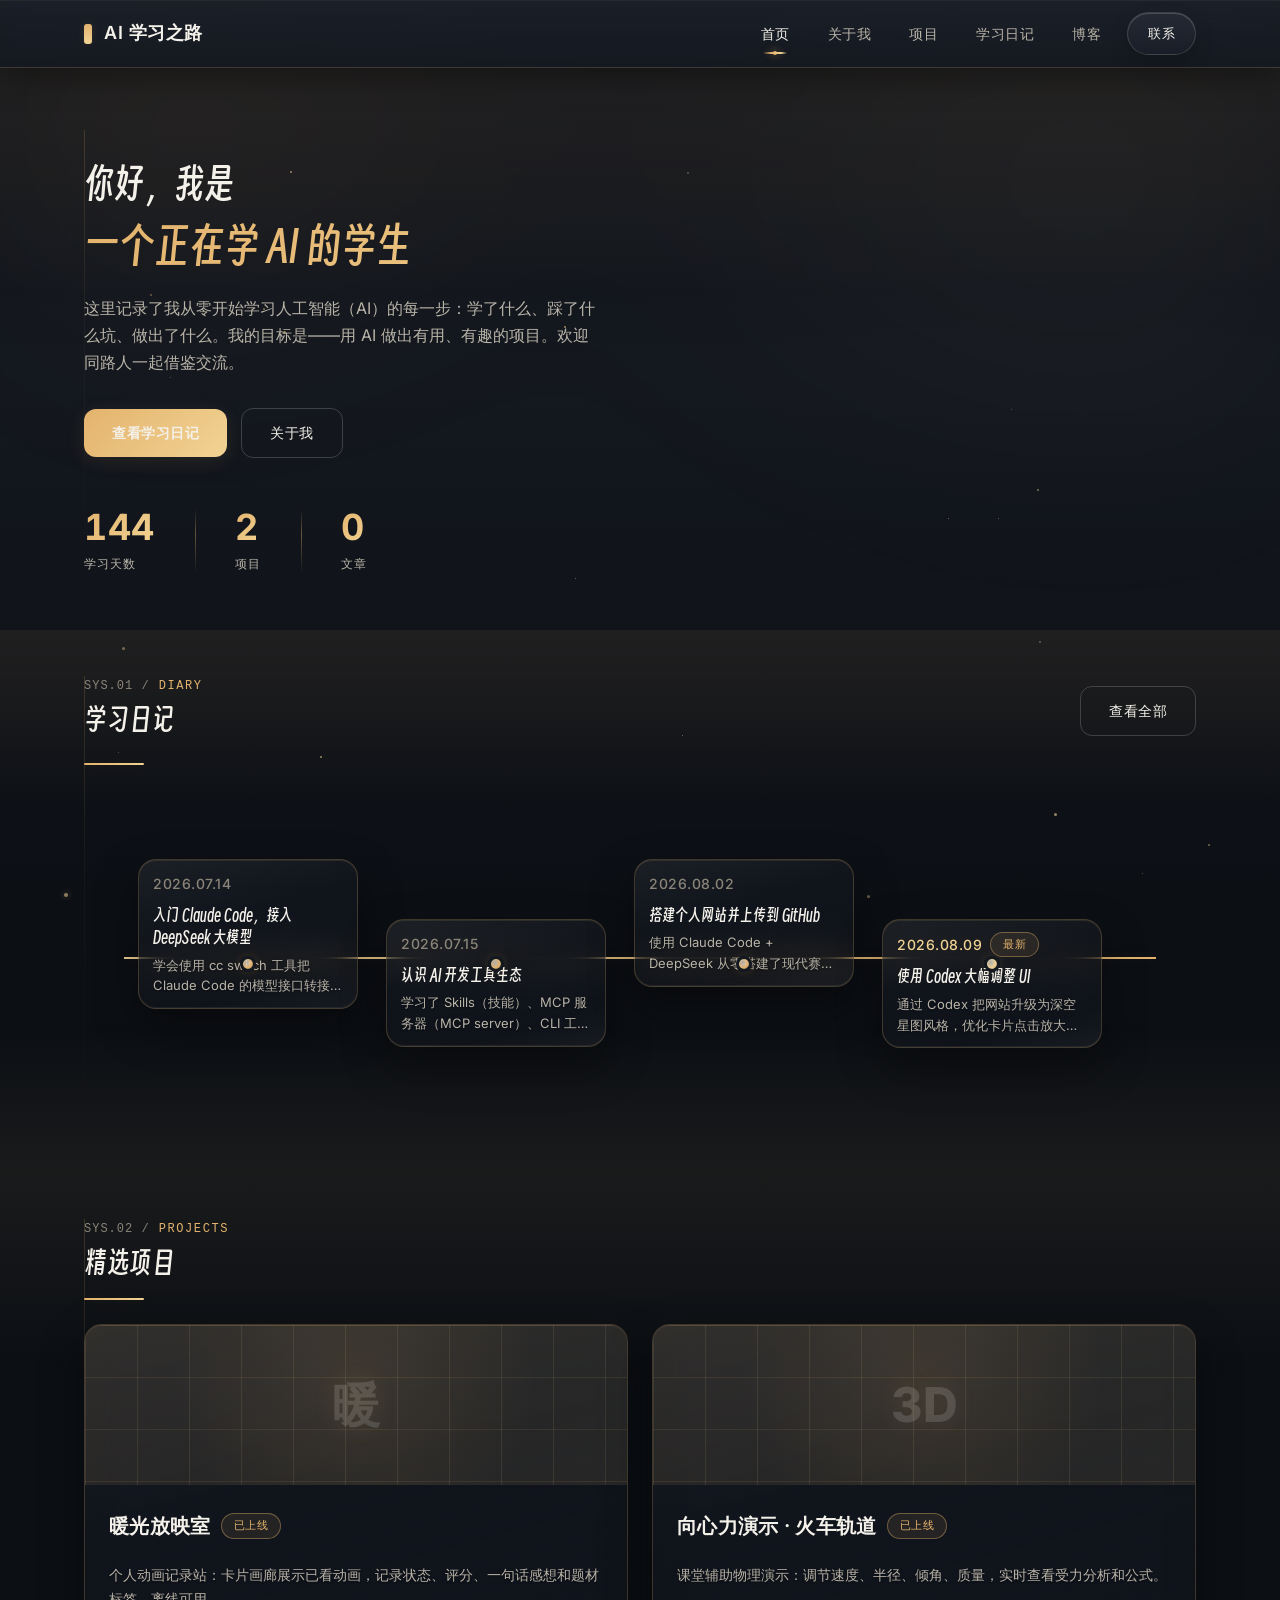
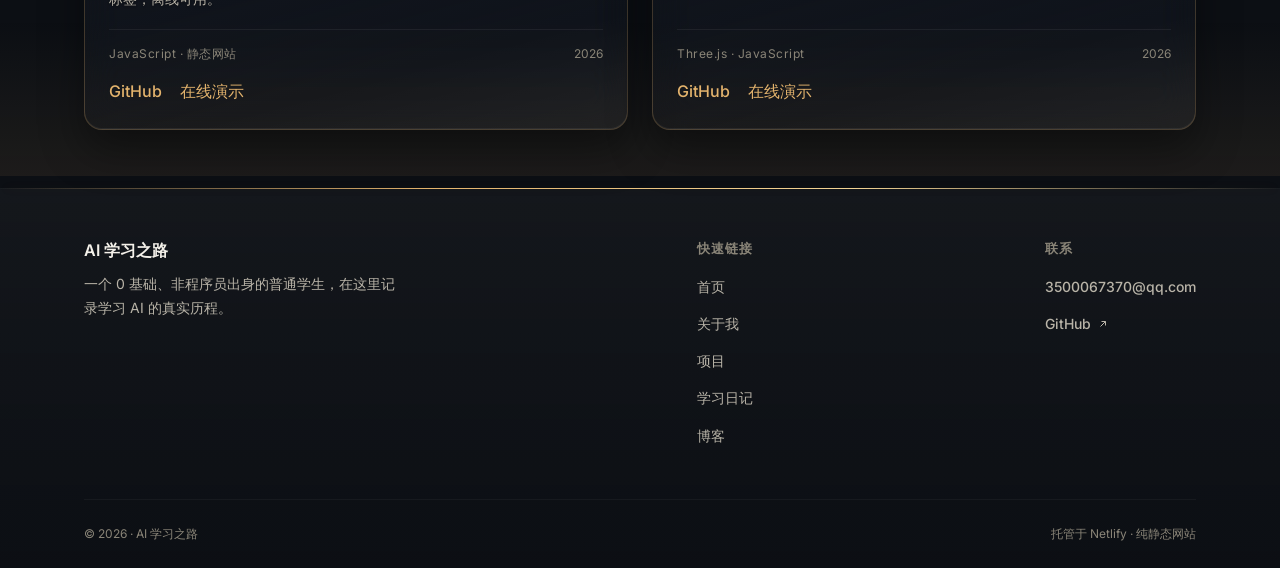
==== commit e1e8b76a: "feat: add anime-gallery and centripetal-force-demo project cards" ====
--- a/index.html
+++ b/index.html
@@ -32,7 +32,7 @@
     <section class="zone zone-header">
       <div class="zone-inner">
         <div class="hero">
-          <h1 class="hero-title glitch-title" data-text="你好，我是 一个正在学 AI 的学生">
+          <h1 class="hero-title">
             你好，我是
             <span class="line-2 text-gradient">一个正在学 AI 的学生</span>
           </h1>
@@ -47,7 +47,7 @@
               <div class="stat-label">学习天数</div>
             </div>
             <div class="stat-item">
-              <div class="stat-num text-gradient" data-count="0">0</div>
+              <div class="stat-num text-gradient" data-count="2">0</div>
               <div class="stat-label">项目</div>
             </div>
             <div class="stat-item">
@@ -65,7 +65,7 @@
         <div class="section-row">
           <div class="section-head">
             <div class="section-kicker hud-kicker" data-label="DIARY">DIARY</div>
-            <h2 class="section-title glitch-title glitch-hover" data-text="学习日记">学习日记</h2>
+            <h2 class="section-title">学习日记</h2>
           </div>
           <a class="btn-outline" href="diary.html">查看全部</a>
         </div>
@@ -79,28 +79,39 @@
       <div class="zone-inner">
         <div class="section-head">
           <div class="section-kicker hud-kicker" data-label="PROJECTS">PROJECTS</div>
-          <h2 class="section-title glitch-title glitch-hover" data-text="精选项目">精选项目</h2>
+          <h2 class="section-title ">精选项目</h2>
         </div>
         <div class="divider-glow"></div>
         <div class="projects-grid">
           <div class="card glass-md project-card">
+            <div class="project-cover"><span class="initial">暖</span></div>
             <div class="project-body">
-              <span class="badge badge-cyan">开发中</span>
-              <h3>第一个项目 · 敬请期待</h3>
-              <p>我的第一个学习项目正在规划中。完成之后会第一时间展示在这里。</p>
+              <h3>暖光放映室 <span class="badge badge-cyan">已上线</span></h3>
+              <p>个人动画记录站：卡片画廊展示已看动画，记录状态、评分、一句话感想和题材标签，离线可用。</p>
               <div class="project-meta">
-                <span class="tech">Python · AI</span>
+                <span class="tech">JavaScript · 静态网站</span>
                 <span>2026</span>
+              </div>
+              <div class="project-links">
+                <a class="text-link" href="https://github.com/moxiao954/anime-gallery" target="_blank" rel="noopener">GitHub</a>
+                <a class="text-link" href="https://anime-gallery.netlify.app" target="_blank" rel="noopener">在线演示</a>
               </div>
             </div>
           </div>
-          <div class="card-placeholder">
-            <div class="plus">+</div>
-            <span>添加项目</span>
-          </div>
-          <div class="card-placeholder">
-            <div class="plus">+</div>
-            <span>添加项目</span>
+          <div class="card glass-md project-card">
+            <div class="project-cover"><span class="initial">3D</span></div>
+            <div class="project-body">
+              <h3>向心力演示 · 火车轨道 <span class="badge badge-green">已上线</span></h3>
+              <p>课堂辅助物理演示：调节速度、半径、倾角、质量，实时查看受力分析和公式。</p>
+              <div class="project-meta">
+                <span class="tech">Three.js · JavaScript</span>
+                <span>2026</span>
+              </div>
+              <div class="project-links">
+                <a class="text-link" href="https://github.com/moxiao954/centripetal-force-demo" target="_blank" rel="noopener">GitHub</a>
+                <a class="text-link" href="https://centripetal-force-demo.netlify.app" target="_blank" rel="noopener">在线演示</a>
+              </div>
+            </div>
           </div>
         </div>
       </div>
--- a/css/style.css
+++ b/css/style.css
@@ -1,7 +1,7 @@
 /* ============================================================
-   个人 AI 学习分享网站 · 全局样式（赛博未来 + 清透玻璃）
-   需求来源：docs/UI视觉升级需求文档.md
-   说明：设计令牌集中在 :root，页面强调色由 body 类切换
+   个人 AI 学习分享网站 · 全局样式（深色底 + 暖色单高光 + 纵向骨架）
+   需求来源：docs/UI视觉升级需求文档.md v2.0
+   说明：设计令牌集中在 :root，全站统一使用同一套暖金强调色
    ============================================================ */
 
 @font-face {
@@ -12,25 +12,36 @@
   src: url('../fonts/Inter-latin-variable.woff2') format('woff2');
 }
 
+@font-face {
+  font-family: 'Smiley Sans Oblique';
+  font-style: normal;
+  font-weight: 400;
+  font-display: swap;
+  src: url('../fonts/SmileySans-Oblique.ttf.woff2') format('woff2');
+}
+
 :root {
-  /* ---- 中性底色 ---- */
-  --bg-deep: #04060B;
-  --bg-start: #070A12;
-  --bg-end: #0B0F1A;
-  --bg-elevated: #0D111C;
-
-  /* ---- 标准色表（页面强调色由 body 类覆盖） ---- */
-  --cyan: #00E5FF;
-  --purple: #A855F7;
-  --teal: #2DD4BF;
-  --magenta: #F472B6;
-  --amber: #FBBF24;
-  --green: #34D399;
+  /* ---- 中性底色（60% 舞台） ---- */
+  --bg-deep: #0C0F14;       /* 页面主舞台 */
+  --bg-surface: #161A21;    /* 玻璃与内容表面 */
+  --bg-raised: #1D222B;     /* 导航、弹层等更高层级 */
+  --bg-start: #0E1118;
+  --bg-end: #14181F;
 
   /* ---- 文字 ---- */
-  --text-main: #F2F6FC;
-  --text-secondary: #A9B6C9;
-  --text-tertiary: #718096;
+  --text-main: #F4F1EA;        /* 暖白，主文字 */
+  --text-secondary: #B9B4A8;   /* 次级文字 */
+  --text-tertiary: #8A8578;    /* 弱化文字 */
+
+  /* ---- 统一暖金高光（10% 强调） ---- */
+  --accent-1: #E3B36D;                 /* 主高光：暖金 */
+  --accent-2: #F2D394;                 /* 亮高光 */
+  --accent-1-soft: rgba(227, 179, 109, 0.10);
+  --accent-2-soft: rgba(242, 211, 148, 0.10);
+  --accent-1-border: rgba(227, 179, 109, 0.40);
+  --accent-2-border: rgba(242, 211, 148, 0.46);
+  --accent-zone-a: rgba(227, 179, 109, 0.08);   /* 区块背景暖金 8% */
+  --accent-zone-b: rgba(242, 211, 148, 0.06);   /* 区块背景暖金 6% */
 
   /* ---- 圆角 ---- */
   --radius-sm: 8px;
@@ -42,78 +53,15 @@
   --transition-fast: 0.2s cubic-bezier(0.4, 0, 0.2, 1);
   --transition-base: 0.4s cubic-bezier(0.4, 0, 0.2, 1);
   --transition-spring: 0.5s cubic-bezier(0.34, 1.56, 0.64, 1);
-
-  /* ---- 默认玻璃表面 ---- */
-  --glass-sm-bg: linear-gradient(180deg, rgba(255, 255, 255, 0.13), rgba(255, 255, 255, 0.04));
-  --glass-md-bg: linear-gradient(165deg, rgba(255, 255, 255, 0.12) 0%, rgba(10, 16, 28, 0.36) 34%, rgba(255, 255, 255, 0.045) 74%, rgba(255, 255, 255, 0.11) 100%);
-  --glass-lg-bg: linear-gradient(160deg, rgba(255, 255, 255, 0.16) 0%, rgba(10, 16, 28, 0.5) 36%, rgba(255, 255, 255, 0.06) 78%, rgba(255, 255, 255, 0.14) 100%);
-  --glass-border: rgba(172, 208, 248, 0.16);
-  --glass-highlight: rgba(255, 255, 255, 0.22);
-  --glass-shadow: 0 18px 44px rgba(0, 0, 0, 0.3), inset 0 -1px 0 rgba(255, 255, 255, 0.04);
-
-  /* ---- 默认强调色：首页 青 + 紫 ---- */
-  --accent-1: #00E5FF;
-  --accent-2: #A855F7;
-  --accent-1-soft: rgba(0, 229, 255, 0.14);
-  --accent-2-soft: rgba(168, 85, 247, 0.14);
-  --accent-1-border: rgba(0, 229, 255, 0.42);
-  --accent-2-border: rgba(168, 85, 247, 0.42);
-  --accent-zone-a: rgba(0, 229, 255, 0.13);
-  --accent-zone-b: rgba(168, 85, 247, 0.13);
-}
-
-/* ============================================================
-   页面强调色：每页最多 2 个
-   ============================================================ */
-.page-index {
-  --accent-1: #00E5FF;
-  --accent-2: #A855F7;
-  --accent-1-soft: rgba(0, 229, 255, 0.14);
-  --accent-2-soft: rgba(168, 85, 247, 0.14);
-  --accent-1-border: rgba(0, 229, 255, 0.42);
-  --accent-2-border: rgba(168, 85, 247, 0.42);
-  --accent-zone-a: rgba(0, 229, 255, 0.14);
-  --accent-zone-b: rgba(168, 85, 247, 0.14);
-}
-.page-about {
-  --accent-1: #A855F7;
-  --accent-2: #00E5FF;
-  --accent-1-soft: rgba(168, 85, 247, 0.15);
-  --accent-2-soft: rgba(0, 229, 255, 0.13);
-  --accent-1-border: rgba(168, 85, 247, 0.42);
-  --accent-2-border: rgba(0, 229, 255, 0.4);
-  --accent-zone-a: rgba(168, 85, 247, 0.15);
-  --accent-zone-b: rgba(0, 229, 255, 0.13);
-}
-.page-projects {
-  --accent-1: #F472B6;
-  --accent-2: #A855F7;
-  --accent-1-soft: rgba(244, 114, 182, 0.15);
-  --accent-2-soft: rgba(168, 85, 247, 0.14);
-  --accent-1-border: rgba(244, 114, 182, 0.46);
-  --accent-2-border: rgba(168, 85, 247, 0.42);
-  --accent-zone-a: rgba(244, 114, 182, 0.15);
-  --accent-zone-b: rgba(168, 85, 247, 0.14);
-}
-.page-diary {
-  --accent-1: #00E5FF;
-  --accent-2: #2DD4BF;
-  --accent-1-soft: rgba(0, 229, 255, 0.14);
-  --accent-2-soft: rgba(45, 212, 191, 0.14);
-  --accent-1-border: rgba(0, 229, 255, 0.42);
-  --accent-2-border: rgba(45, 212, 191, 0.4);
-  --accent-zone-a: rgba(0, 229, 255, 0.14);
-  --accent-zone-b: rgba(45, 212, 191, 0.14);
-}
-.page-blog {
-  --accent-1: #FBBF24;
-  --accent-2: #00E5FF;
-  --accent-1-soft: rgba(251, 191, 36, 0.15);
-  --accent-2-soft: rgba(0, 229, 255, 0.13);
-  --accent-1-border: rgba(251, 191, 36, 0.46);
-  --accent-2-border: rgba(0, 229, 255, 0.4);
-  --accent-zone-a: rgba(251, 191, 36, 0.15);
-  --accent-zone-b: rgba(0, 229, 255, 0.13);
+  --ease-out-expo: cubic-bezier(0.22, 1, 0.36, 1);   /* 弹层统一缓动 */
+
+  /* ---- 玻璃表面（半透明深色底 + 暖色细边框） ---- */
+  --glass-sm-bg: linear-gradient(180deg, rgba(255, 255, 255, 0.05), rgba(255, 255, 255, 0.015));
+  --glass-md-bg: linear-gradient(165deg, rgba(255, 255, 255, 0.07) 0%, rgba(22, 26, 33, 0.5) 40%, rgba(255, 255, 255, 0.02) 78%, rgba(255, 255, 255, 0.05) 100%);
+  --glass-lg-bg: linear-gradient(160deg, rgba(255, 255, 255, 0.09) 0%, rgba(29, 34, 43, 0.55) 42%, rgba(255, 255, 255, 0.03) 80%, rgba(255, 255, 255, 0.07) 100%);
+  --glass-border: rgba(227, 179, 109, 0.22);
+  --glass-highlight: rgba(242, 211, 148, 0.10);
+  --glass-shadow: 0 18px 44px rgba(0, 0, 0, 0.4), inset 0 -1px 0 rgba(255, 255, 255, 0.03);
 }
 
 * { margin: 0; padding: 0; box-sizing: border-box; }
@@ -127,9 +75,9 @@
   background-color: var(--bg-deep);
   background-image:
     linear-gradient(180deg, var(--bg-start) 0%, var(--bg-end) 42%, var(--bg-deep) 100%),
-    radial-gradient(circle at 18% 24%, rgba(255, 255, 255, 0.11) 0.8px, transparent 1.2px),
-    radial-gradient(circle at 72% 58%, rgba(255, 255, 255, 0.08) 1px, transparent 1.4px),
-    radial-gradient(circle at 36% 82%, rgba(255, 255, 255, 0.09) 0.8px, transparent 1.2px);
+    radial-gradient(circle at 18% 24%, rgba(242, 211, 148, 0.07) 0.8px, transparent 1.2px),
+    radial-gradient(circle at 72% 58%, rgba(242, 211, 148, 0.05) 1px, transparent 1.4px),
+    radial-gradient(circle at 36% 82%, rgba(242, 211, 148, 0.06) 0.8px, transparent 1.2px);
   background-size:
     100% 100%,
     220px 220px,
@@ -152,8 +100,8 @@
   z-index: 0;
   pointer-events: none;
   background:
-    radial-gradient(ellipse 720px 520px at 14% 8%, rgba(255, 255, 255, 0.055), transparent 70%),
-    radial-gradient(ellipse 840px 560px at 86% 18%, rgba(255, 255, 255, 0.05), transparent 70%);
+    radial-gradient(ellipse 720px 520px at 14% 8%, rgba(227, 179, 109, 0.05), transparent 70%),
+    radial-gradient(ellipse 840px 560px at 86% 18%, rgba(242, 211, 148, 0.045), transparent 70%);
   filter: blur(90px);
   animation: ambient-drift 30s ease-in-out infinite alternate;
 }
@@ -178,16 +126,16 @@
   will-change: transform, opacity;
 }
 .particle-bright {
-  box-shadow: 0 0 7px rgba(255, 255, 255, 0.5), 0 0 14px rgba(255, 255, 255, 0.2);
+  box-shadow: 0 0 7px rgba(242, 211, 148, 0.45), 0 0 14px rgba(242, 211, 148, 0.18);
 }
 @keyframes particle-twinkle {
   0%, 100% {
     opacity: 0.25;
-    box-shadow: 0 0 2px rgba(255, 255, 255, 0.08);
+    box-shadow: 0 0 2px rgba(242, 211, 148, 0.08);
   }
   50% {
     opacity: 0.85;
-    box-shadow: 0 0 7px rgba(255, 255, 255, 0.55), 0 0 14px rgba(255, 255, 255, 0.2);
+    box-shadow: 0 0 7px rgba(242, 211, 148, 0.5), 0 0 14px rgba(242, 211, 148, 0.18);
   }
 }
 @keyframes particle-float {
@@ -214,7 +162,10 @@
 .page-main, .site-footer { position: relative; z-index: 2; }
 
 /* ============================================================
-   三级玻璃材质：blur + tint + 细边框 + 顶部高光 + sheen
+   三级玻璃材质：blur + tint + 暖色细边框 + 顶部内高光
+   glass-sm：角标、筛选按钮、小胶囊（blur 8px）
+   glass-md：卡片、时间线卡片（blur 18px）
+   glass-lg：导航、CTA 面板、放大弹层（blur 26px）
    ============================================================ */
 .glass-sm,
 .glass-md,
@@ -226,29 +177,29 @@
   background: var(--glass-sm-bg);
   backdrop-filter: blur(8px) saturate(1.3);
   -webkit-backdrop-filter: blur(8px) saturate(1.3);
-  box-shadow: inset 0 1px 0 rgba(255, 255, 255, 0.18), 0 8px 22px rgba(0, 0, 0, 0.18);
+  box-shadow: inset 0 1px 0 rgba(242, 211, 148, 0.08), 0 8px 22px rgba(0, 0, 0, 0.25);
 }
 .glass-md {
   background: var(--glass-md-bg);
   backdrop-filter: blur(18px) saturate(1.5);
   -webkit-backdrop-filter: blur(18px) saturate(1.5);
-  box-shadow: inset 0 1px 0 rgba(255, 255, 255, 0.18), inset 0 -1px 0 rgba(255, 255, 255, 0.04), var(--glass-shadow);
+  box-shadow: inset 0 1px 0 rgba(242, 211, 148, 0.10), inset 0 -1px 0 rgba(255, 255, 255, 0.03), var(--glass-shadow);
 }
 .glass-lg {
   background: var(--glass-lg-bg);
   backdrop-filter: blur(26px) saturate(1.7);
   -webkit-backdrop-filter: blur(26px) saturate(1.7);
-  box-shadow: inset 0 1px 0 rgba(255, 255, 255, 0.22), inset 0 -1px 0 rgba(255, 255, 255, 0.05), 0 24px 60px rgba(0, 0, 0, 0.38);
-}
-
-/* 卡片高光跟随鼠标，--gx / --gy 由 js/main.js 维护 */
+  box-shadow: inset 0 1px 0 rgba(242, 211, 148, 0.12), inset 0 -1px 0 rgba(255, 255, 255, 0.04), 0 24px 60px rgba(0, 0, 0, 0.45);
+}
+
+/* 卡片光标高光：低透明度暖色，--gx / --gy 由 js/main.js 维护（5%-8%） */
 .glass-md::after,
 .glass-lg::after {
   content: "";
   position: absolute;
   inset: 0;
   border-radius: inherit;
-  background: radial-gradient(200px circle at var(--gx, 50%) var(--gy, 50%), rgba(255, 255, 255, 0.13), transparent 68%);
+  background: radial-gradient(200px circle at var(--gx, 50%) var(--gy, 50%), rgba(242, 211, 148, 0.07), transparent 68%);
   opacity: 0;
   transition: opacity 0.3s ease;
   pointer-events: none;
@@ -264,16 +215,16 @@
   top: 0; left: 0; right: 0;
   z-index: 100;
   height: 68px;
-  background: linear-gradient(180deg, rgba(12, 18, 31, 0.72), rgba(7, 11, 20, 0.56));
+  background: linear-gradient(180deg, rgba(29, 34, 43, 0.85), rgba(22, 26, 33, 0.78));
   backdrop-filter: blur(26px) saturate(1.7);
   -webkit-backdrop-filter: blur(26px) saturate(1.7);
-  border-bottom: 1px solid rgba(172, 208, 248, 0.12);
-  box-shadow: 0 8px 32px rgba(0, 0, 0, 0.28), inset 0 1px 0 rgba(255, 255, 255, 0.06);
+  border-bottom: 1px solid rgba(227, 179, 109, 0.18);
+  box-shadow: 0 8px 32px rgba(0, 0, 0, 0.4), inset 0 1px 0 rgba(242, 211, 148, 0.06);
   transition: background 0.3s ease, box-shadow 0.3s ease;
 }
 .site-nav.is-scrolled {
-  background: linear-gradient(180deg, rgba(8, 12, 22, 0.9), rgba(5, 8, 15, 0.84));
-  box-shadow: 0 10px 36px rgba(0, 0, 0, 0.42), inset 0 1px 0 rgba(255, 255, 255, 0.06), 0 0 18px var(--accent-1-soft);
+  background: linear-gradient(180deg, rgba(22, 26, 33, 0.96), rgba(12, 15, 20, 0.94));
+  box-shadow: 0 10px 36px rgba(0, 0, 0, 0.5), inset 0 1px 0 rgba(242, 211, 148, 0.06), 0 0 18px var(--accent-1-soft);
 }
 .nav-inner {
   max-width: 1160px;
@@ -371,7 +322,7 @@
   background: var(--glass-sm-bg);
   backdrop-filter: blur(8px) saturate(1.3);
   -webkit-backdrop-filter: blur(8px) saturate(1.3);
-  border: 1px solid rgba(255, 255, 255, 0.16);
+  border: 1px solid rgba(255, 255, 255, 0.14);
   color: var(--text-main);
   font-size: 13px;
   font-weight: 500;
@@ -382,14 +333,14 @@
   transition: background var(--transition-fast), border-color var(--transition-fast), box-shadow var(--transition-fast), transform var(--transition-fast);
 }
 .btn-glass:hover {
-  background: linear-gradient(180deg, rgba(255, 255, 255, 0.18), rgba(255, 255, 255, 0.07));
+  background: linear-gradient(180deg, rgba(255, 255, 255, 0.16), rgba(255, 255, 255, 0.06));
   border-color: var(--accent-1-border);
-  box-shadow: inset 0 1px 0 rgba(255, 255, 255, 0.22), 0 0 18px var(--accent-1-soft);
+  box-shadow: inset 0 1px 0 rgba(255, 255, 255, 0.2), 0 0 18px var(--accent-1-soft);
   transform: translateY(-1px);
 }
 
 /* ============================================================
-   [主内容] .page-main / .zone
+   [主内容] .page-main / .zone（纵向骨架）
    ============================================================ */
 .page-main {
   padding: 68px 0 0;
@@ -397,49 +348,29 @@
 
 .zone {
   position: relative;
-  padding: 54px 0 58px;
-}
-.zone::before {
+  padding: 46px 0;   /* 区块之间 92px 中性深色空档 */
+}
+/* 纵向骨架线：位于内容列左缘，与 HUD 标签对齐，形成连续视觉引导 */
+.zone-inner {
+  position: relative;
+  max-width: 1160px;
+  margin: 0 auto;
+  padding: 0 24px;
+}
+.zone-inner::before {
   content: "";
   position: absolute;
   top: 0;
-  left: 0;
-  right: 0;
-  height: 1px;
-  background: linear-gradient(90deg, transparent, var(--accent-1) 24%, var(--accent-2) 68%, transparent);
-  opacity: 0.55;
-  box-shadow: 0 0 14px var(--accent-1-soft);
+  bottom: 0;
+  left: 24px;
+  width: 1px;
+  background: linear-gradient(180deg, var(--accent-1-border), var(--accent-1-soft) 45%, transparent 100%);
+  opacity: 0.45;
   pointer-events: none;
 }
-.zone::after {
-  content: "";
-  position: absolute;
-  top: -1px;
-  left: 8%;
-  width: 190px;
-  height: 2px;
-  border-radius: 999px;
-  background: linear-gradient(90deg, transparent, rgba(255, 255, 255, 0.95), transparent);
-  opacity: 0;
-  filter: blur(0.2px);
-  pointer-events: none;
-  animation: zone-sweep 9s linear infinite;
-}
-@keyframes zone-sweep {
-  0%, 10%   { left: 6%; opacity: 0; }
-  16%       { opacity: 0.85; }
-  70%       { opacity: 0.85; }
-  84%, 100% { left: 86%; opacity: 0; }
-}
-
-.zone-inner {
-  max-width: 1160px;
-  margin: 0 auto;
-  padding: 0 24px;
-}
 
 .zone-header {
-  padding: 70px 0 34px;
+  padding: 62px 0 30px;
   background: linear-gradient(180deg, var(--accent-zone-a), transparent 42%);
 }
 .zone-band {
@@ -499,11 +430,11 @@
 .page-kicker::before { margin: 0; flex-shrink: 0; }
 .page-title {
   font-size: 40px;
-  font-weight: 700;
-  line-height: 1.2;
+  font-weight: 400;
+  line-height: 1.3;
   letter-spacing: 0.5px;
 }
-.page-title .text-gradient { font-weight: 800; }
+.page-title .text-gradient { font-weight: 400; }
 .page-header::after {
   content: "";
   display: block;
@@ -522,7 +453,7 @@
 }
 
 /* ============================================================
-   [标题高亮] .text-gradient / 故障色
+   [标题高亮] .text-gradient（稳定渐变，无随机刷字）
    ============================================================ */
 .text-gradient {
   background: linear-gradient(135deg, var(--accent-1), var(--accent-2));
@@ -531,63 +462,15 @@
   -webkit-text-fill-color: transparent;
   color: transparent;
 }
-.neon-title {
-  color: var(--text-main);
-  text-shadow: 0 0 20px var(--accent-1-soft), 0 0 40px var(--accent-2-soft);
-}
-.neon-purple {
-  color: var(--text-main);
-  text-shadow: 0 0 20px var(--accent-2-soft), 0 0 40px var(--accent-2-soft);
-}
-
-/* 纯 CSS 动态故障色：约 9 秒短暂出现一次 */
-.glitch-title {
-  position: relative;
-}
-.glitch-title::before,
-.glitch-title::after {
-  content: attr(data-text);
-  position: absolute;
-  left: 0;
-  top: 0;
-  width: 100%;
-  height: 100%;
-  overflow: hidden;
-  color: var(--accent-1);
-  opacity: 0;
-  pointer-events: none;
-  z-index: 1;
-}
-.glitch-title::before {
-  animation: glitch-a 9s steps(1, end) infinite;
-}
-.glitch-title::after {
-  animation: glitch-b 9s steps(1, end) infinite;
-}
-@keyframes glitch-a {
-  0%, 88.5%, 100% { opacity: 0; transform: none; clip-path: inset(0 0 0 0); }
-  89.5% { opacity: 0.42; transform: translate(-2px, 1px); clip-path: inset(12% 0 58% 0); }
-  91.5% { opacity: 0.3; transform: translate(2px, -1px); clip-path: inset(64% 0 10% 0); }
-  93.5% { opacity: 0; transform: none; }
-}
-@keyframes glitch-b {
-  0%, 90%, 100% { opacity: 0; transform: none; clip-path: inset(0 0 0 0); }
-  91% { opacity: 0.36; transform: translate(2px, 1px); clip-path: inset(70% 0 8% 0); }
-  93% { opacity: 0.28; transform: translate(-2px, -1px); clip-path: inset(8% 0 68% 0); }
-  95% { opacity: 0; transform: none; }
-}
-
-/* 区块标题仅在悬停时短暂故障 */
-.glitch-title.glitch-hover::before,
-.glitch-title.glitch-hover::after {
-  animation: none;
-}
-.glitch-title.glitch-hover:hover::before,
-.glitch-title.glitch-hover:hover::after {
-  animation: glitch-a 0.5s linear 1;
-}
-.glitch-title.glitch-hover:hover::after {
-  animation-name: glitch-b;
+
+/* 关键标题使用本地得意黑（Smiley Sans Oblique），正文保持 Inter */
+.hero-title,
+.page-title,
+.section-title,
+.cta-section h2,
+.tl-title {
+  font-family: 'Smiley Sans Oblique', 'Inter', 'Microsoft YaHei', 'PingFang SC', system-ui, sans-serif;
+  font-weight: 400;
 }
 
 /* ============================================================
@@ -609,9 +492,8 @@
   right: 18%;
   height: 2px;
   border-radius: 999px;
-  background: linear-gradient(90deg, transparent, var(--accent-1), var(--accent-2), transparent);
+  background: linear-gradient(90deg, transparent, var(--accent-1), transparent);
   opacity: 0;
-  transform: translateY(-2px);
   transition: opacity 0.3s ease;
   pointer-events: none;
 }
@@ -621,20 +503,13 @@
 .card .project-meta {
   transition: transform 0.35s cubic-bezier(0.34, 1.56, 0.64, 1), color var(--transition-fast);
 }
+/* 悬停：暖金描边 + 轻微上浮，不再铺白色虚化底 */
 .card:hover {
   border-color: var(--accent-1-border);
-  box-shadow: 0 0 22px var(--accent-1-soft), 0 0 46px var(--accent-2-soft), inset 0 1px 0 rgba(255, 255, 255, 0.2), var(--glass-shadow);
+  box-shadow: 0 0 0 1px var(--accent-1-soft), 0 14px 34px rgba(0, 0, 0, 0.35), inset 0 1px 0 rgba(242, 211, 148, 0.08), var(--glass-shadow);
   transform: translateY(-3px);
 }
-.card:hover::before {
-  opacity: 1;
-  animation: card-arc 1.1s ease-in-out 1;
-}
-@keyframes card-arc {
-  0%, 100% { background: linear-gradient(90deg, transparent, var(--accent-1), var(--accent-2), transparent); }
-  33% { background: linear-gradient(90deg, transparent, var(--magenta), var(--accent-2), transparent); }
-  66% { background: linear-gradient(90deg, transparent, var(--amber), var(--accent-1), transparent); }
-}
+.card:hover::before { opacity: 0.8; }
 .card:hover h3 { transform: translateY(-2px); }
 .card:hover .card-tag { color: var(--accent-1); }
 .card:hover .badge { transform: translateY(-2px); }
@@ -781,7 +656,7 @@
 }
 
 /* ============================================================
-   [角标] .badge
+   [角标] .badge（全站统一暖金，不再按页面切换霓虹色）
    ============================================================ */
 .badge {
   display: inline-block;
@@ -805,26 +680,19 @@
   border-color: var(--accent-2-border);
 }
 .badge-green {
-  background: rgba(52, 211, 153, 0.13);
-  color: var(--green);
-  border-color: rgba(52, 211, 153, 0.32);
+  background: var(--accent-1-soft);
+  color: var(--accent-1);
+  border-color: var(--accent-1-border);
 }
 .badge-amber {
-  background: rgba(251, 191, 36, 0.13);
-  color: var(--amber);
-  border-color: rgba(251, 191, 36, 0.32);
+  background: var(--accent-2-soft);
+  color: var(--accent-2);
+  border-color: var(--accent-2-border);
 }
 .badge:hover {
   filter: brightness(1.18);
   box-shadow: 0 0 10px var(--accent-1-soft);
 }
-
-/* 页面最多 2 个强调色：对跨页角标做收敛 */
-.page-index .badge-green,
-.page-projects .badge-green { color: var(--accent-2); border-color: var(--accent-2-border); }
-.page-index .badge-green { background: var(--accent-2-soft); }
-.page-about .badge-amber { color: var(--accent-2); border-color: var(--accent-2-border); background: var(--accent-2-soft); }
-.page-projects .badge-cyan { color: var(--accent-1); border-color: var(--accent-1-border); background: var(--accent-1-soft); }
 
 /* ============================================================
    [分隔线] .divider / .divider-glow
@@ -843,30 +711,34 @@
 }
 
 /* ============================================================
-   [数据标签] .stat-item
+   [数据标签] .stat-item（连续数据行，竖向细分隔线）
    ============================================================ */
 .hero-stats {
   display: flex;
-  gap: 0;
-  margin-top: 48px;
-  padding: 20px 28px;
+  align-items: stretch;
+  margin-top: 44px;
   max-width: 620px;
-  border-radius: var(--radius-lg);
-  background: var(--glass-md-bg);
-  backdrop-filter: blur(18px) saturate(1.5);
-  -webkit-backdrop-filter: blur(18px) saturate(1.5);
-  border: 1px solid var(--glass-border);
-  box-shadow: inset 0 1px 0 rgba(255, 255, 255, 0.18), var(--glass-shadow);
-  position: relative;
 }
 .stat-item {
   display: flex;
   flex-direction: column;
+  justify-content: center;
   gap: 6px;
-  padding: 4px 34px;
-}
-.stat-item:first-child { padding-left: 0; }
-.stat-item:last-child { padding-right: 0; }
+  padding: 6px 40px 6px 0;
+}
+.stat-item + .stat-item {
+  position: relative;
+  padding-left: 40px;
+}
+.stat-item + .stat-item::before {
+  content: "";
+  position: absolute;
+  left: 0;
+  top: 6px;
+  bottom: 6px;
+  width: 1px;
+  background: linear-gradient(180deg, transparent, var(--accent-1-border) 40%, transparent);
+}
 .stat-num {
   font-size: 36px;
   font-weight: 700;
@@ -881,16 +753,6 @@
   text-transform: uppercase;
   color: var(--text-secondary);
 }
-.hero-stats .stat-item + .stat-item::before {
-  content: "";
-  position: absolute;
-  left: -1px;
-  top: 4px;
-  bottom: 4px;
-  width: 1px;
-  background: linear-gradient(180deg, transparent, var(--accent-1) 35%, var(--accent-2) 75%, transparent);
-  box-shadow: 0 0 8px var(--accent-1-soft);
-}
 
 /* ============================================================
    [头像] .avatar
@@ -903,7 +765,7 @@
   flex-shrink: 0;
   border: 3px solid transparent;
   background-clip: padding-box;
-  background-color: var(--bg-elevated);
+  background-color: var(--bg-surface);
 }
 .avatar::before {
   content: "";
@@ -930,34 +792,22 @@
 .avatar:hover .avatar-img { filter: saturate(1.08); }
 
 /* ============================================================
-   [Hero 区] 首页
+   [Hero 区] 首页（无方框背景，文字直接落于页面）
    ============================================================ */
 .hero {
   position: relative;
   padding: 30px 0 20px;
   max-width: 860px;
 }
-.hero::before {
-  content: "";
-  position: absolute;
-  inset: -30px 0 -10px;
-  pointer-events: none;
-  background:
-    radial-gradient(ellipse 620px 420px at 76% 18%, var(--accent-1-soft), transparent 68%),
-    radial-gradient(ellipse 460px 340px at 14% 82%, var(--accent-2-soft), transparent 68%);
-  opacity: 0.6;
-}
 .hero-title {
-  font-size: 36px;
-  font-weight: 700;
-  line-height: 1.25;
+  font-size: 38px;
+  line-height: 1.3;
   color: var(--text-main);
 }
 .hero-title .line-2 {
   display: block;
   margin-top: 8px;
-  font-size: 42px;
-  font-weight: 800;
+  font-size: 44px;
 }
 .hero-sub {
   margin-top: 20px;
@@ -977,8 +827,8 @@
 }
 .section-title {
   font-size: 28px;
-  font-weight: 700;
-  letter-spacing: 0.3px;
+  letter-spacing: 0.5px;
+  line-height: 1.3;
   margin-top: 6px;
 }
 .section-row {
@@ -992,13 +842,27 @@
 /* ============================================================
    [时间线] 学习日记页 & 首页概览共用
    ============================================================ */
+.tl-scroller {
+  position: relative;
+}
 .timeline {
   position: relative;
   overflow-x: auto;
-  padding: 40px 0;
+  padding: 40px 0 28px;
   min-height: 320px;
   border-radius: var(--radius-lg);
-}
+  /* 显眼的暖色横向滑条轨道 */
+  scrollbar-width: thin;
+  scrollbar-color: var(--accent-1) rgba(255, 255, 255, 0.06);
+}
+.timeline::-webkit-scrollbar { height: 8px; }
+.timeline::-webkit-scrollbar-track { background: rgba(255, 255, 255, 0.05); border-radius: 999px; }
+.timeline::-webkit-scrollbar-thumb {
+  background: linear-gradient(90deg, var(--accent-1), var(--accent-2));
+  border-radius: 999px;
+}
+.timeline::-webkit-scrollbar-thumb:hover { background: var(--accent-2); }
+
 .tl-line {
   position: absolute;
   left: 40px; right: 40px;
@@ -1008,25 +872,6 @@
   background: linear-gradient(90deg, var(--accent-2), var(--accent-1));
   box-shadow: 0 0 10px var(--accent-1-soft);
 }
-.tl-line::after {
-  content: "";
-  position: absolute;
-  top: 50%;
-  left: 0;
-  width: 14px;
-  height: 14px;
-  border-radius: 50%;
-  background: radial-gradient(circle, rgba(255, 255, 255, 0.95), var(--accent-1) 38%, transparent 70%);
-  box-shadow: 0 0 12px var(--accent-1);
-  transform: translate(-50%, -50%);
-  animation: line-pulse 6s linear infinite;
-  opacity: 0.7;
-}
-@keyframes line-pulse {
-  0% { left: 0; opacity: 0.25; }
-  45% { opacity: 1; }
-  100% { left: 100%; opacity: 0.25; }
-}
 .tl-track {
   position: relative;
   display: flex;
@@ -1049,7 +894,7 @@
   width: 16px; height: 16px;
   transform: translate(-50%, -50%);
   border-radius: 50%;
-  background: radial-gradient(circle at 35% 35%, rgba(255, 255, 255, 0.7), var(--accent-1) 60%, rgba(255, 255, 255, 0.15) 100%);
+  background: radial-gradient(circle at 35% 35%, rgba(244, 241, 234, 0.7), var(--accent-1) 60%, rgba(255, 255, 255, 0.15) 100%);
   border: 3px solid var(--bg-end);
   box-shadow: 0 0 8px var(--accent-1-soft), 0 0 16px var(--accent-1-soft);
   z-index: 2;
@@ -1065,7 +910,7 @@
 }
 .tl-node:hover .tl-card {
   border-color: var(--accent-1-border);
-  box-shadow: 0 0 20px var(--accent-1-soft), 0 0 42px var(--accent-2-soft), inset 0 1px 0 rgba(255, 255, 255, 0.2), var(--glass-shadow);
+  box-shadow: 0 0 0 1px var(--accent-1-soft), 0 14px 30px rgba(0, 0, 0, 0.35), inset 0 1px 0 rgba(242, 211, 148, 0.06), var(--glass-shadow);
   transform: translateY(-4px);
 }
 .tl-node:hover .tl-dot {
@@ -1081,7 +926,6 @@
 .tl-title {
   margin: 8px 0 6px;
   font-size: 16px;
-  font-weight: 600;
   color: var(--text-main);
   line-height: 1.4;
 }
@@ -1095,23 +939,10 @@
   -webkit-line-clamp: 3;
   -webkit-box-orient: vertical;
 }
-.tl-link {
-  display: inline-block;
-  margin-top: 10px;
-  color: var(--accent-1);
-  font-size: 14px;
-  font-weight: 500;
-  text-decoration: none;
-  transition: transform var(--transition-fast), text-shadow var(--transition-fast);
-}
-.tl-link:hover {
-  transform: translateX(4px);
-  text-shadow: 0 0 8px var(--accent-1-soft);
-}
 
 /* 当前节点（最新）：时间线主强调色 */
 .tl-node-current .tl-dot {
-  background: radial-gradient(circle at 35% 35%, rgba(255, 255, 255, 0.7), var(--accent-2) 60%, rgba(255, 255, 255, 0.15) 100%);
+  background: radial-gradient(circle at 35% 35%, rgba(244, 241, 234, 0.7), var(--accent-2) 60%, rgba(255, 255, 255, 0.15) 100%);
   border-color: var(--bg-end);
   box-shadow: 0 0 10px var(--accent-2-soft), 0 0 20px var(--accent-2-soft);
   animation: dot-pulse 2.4s ease-in-out infinite;
@@ -1167,32 +998,91 @@
 }
 .tl-empty p { font-size: 14px; color: var(--text-secondary); }
 
-/* 时间线卡片点击放大遮罩 */
+/* ---- 横向滑条控件：左右箭头 + 进度条 ---- */
+.tl-controls {
+  display: flex;
+  align-items: center;
+  gap: 14px;
+  margin-top: 2px;
+  padding: 0 4px;
+}
+.tl-nav-prev,
+.tl-nav-next {
+  width: 32px;
+  height: 32px;
+  flex-shrink: 0;
+  display: flex;
+  align-items: center;
+  justify-content: center;
+  border-radius: 50%;
+  background: var(--glass-sm-bg);
+  backdrop-filter: blur(8px) saturate(1.3);
+  -webkit-backdrop-filter: blur(8px) saturate(1.3);
+  border: 1px solid var(--accent-1-border);
+  color: var(--accent-1);
+  cursor: pointer;
+  transition: background 0.2s ease, border-color 0.2s ease, color 0.2s ease, opacity 0.2s ease;
+}
+.tl-nav-prev svg,
+.tl-nav-next svg {
+  width: 16px;
+  height: 16px;
+  fill: none;
+  stroke: currentColor;
+  stroke-width: 2;
+  stroke-linecap: round;
+  stroke-linejoin: round;
+}
+.tl-nav-prev:hover:not(:disabled),
+.tl-nav-next:hover:not(:disabled) {
+  background: var(--accent-1-soft);
+  border-color: var(--accent-2-border);
+  color: var(--accent-2);
+}
+.tl-nav-prev:disabled,
+.tl-nav-next:disabled {
+  opacity: 0.3;
+  cursor: default;
+}
+.tl-progress {
+  flex: 1;
+  height: 4px;
+  border-radius: 999px;
+  background: rgba(255, 255, 255, 0.06);
+  overflow: hidden;
+}
+.tl-progress-fill {
+  height: 100%;
+  width: 0%;
+  border-radius: 999px;
+  background: linear-gradient(90deg, var(--accent-1), var(--accent-2));
+  box-shadow: 0 0 8px var(--accent-1-soft);
+  transition: width 0.1s linear;
+}
+
+/* 时间线卡片点击放大遮罩（FLIP / transform 连贯动画） */
 .tl-expand-overlay {
   position: fixed;
   inset: 0;
   z-index: 200;
-  background: rgba(4, 7, 13, 0.74);
+  background: rgba(12, 15, 20, 0.78);
   backdrop-filter: blur(12px) saturate(1.4);
   -webkit-backdrop-filter: blur(12px) saturate(1.4);
 }
 .tl-expand-card {
   position: fixed;
-  width: 320px;
   max-height: calc(100vh - 110px);
-  overflow: hidden;
+  overflow: auto;
   border-radius: var(--radius-lg);
   padding: 28px 30px;
   opacity: 0;
-  transform: scale(0.88);
+  transform-origin: top left;
+  will-change: transform, opacity;
   transition:
-    left 0.35s cubic-bezier(0.22, 1, 0.36, 1),
-    top 0.35s cubic-bezier(0.22, 1, 0.36, 1),
-    width 0.35s cubic-bezier(0.22, 1, 0.36, 1),
-    opacity 0.25s ease,
-    transform 0.35s cubic-bezier(0.22, 1, 0.36, 1);
-}
-.tl-expand-card.is-open { transform: none; }
+    transform 0.42s var(--ease-out-expo),
+    opacity 0.42s var(--ease-out-expo);
+}
+.tl-expand-card.is-open { opacity: 1; transform: none; }
 .tl-expand-card .tl-title {
   margin: 10px 0 8px;
   font-size: 20px;
@@ -1204,7 +1094,6 @@
   line-height: 1.7;
   -webkit-line-clamp: initial;
 }
-.tl-expand-card .tl-link { margin-top: 14px; }
 
 /* ============================================================
    [关于我] 非对称双栏
@@ -1254,7 +1143,7 @@
 }
 .social-btn svg { width: 15px; height: 15px; fill: currentColor; }
 .social-btn:hover {
-  background: linear-gradient(180deg, rgba(255, 255, 255, 0.18), rgba(255, 255, 255, 0.07));
+  background: linear-gradient(180deg, rgba(255, 255, 255, 0.16), rgba(255, 255, 255, 0.06));
   border-color: var(--accent-1-border);
   box-shadow: 0 0 16px var(--accent-1-soft);
   transform: translateY(-2px);
@@ -1288,7 +1177,7 @@
 }
 .projects-grid {
   display: grid;
-  grid-template-columns: repeat(3, 1fr);
+  grid-template-columns: repeat(auto-fit, minmax(280px, 1fr));
   gap: 24px;
 }
 .project-card {
@@ -1371,6 +1260,16 @@
   font-size: 12px;
 }
 .project-meta .tech { letter-spacing: 0.5px; }
+
+.project-links {
+  display: flex;
+  gap: 18px;
+  margin-top: 14px;
+}
+
+.project-links .text-link {
+  position: relative;
+}
 
 /* ============================================================
    [博客] 空状态 + 文章骨架
@@ -1438,7 +1337,11 @@
   padding: 58px 28px;
   border-radius: var(--radius-xl);
 }
-.cta-section h2 { font-size: 26px; font-weight: 700; }
+.cta-section h2 {
+  font-size: 26px;
+  letter-spacing: 0.5px;
+  line-height: 1.3;
+}
 .cta-section p {
   color: var(--text-secondary);
   font-size: 15px;
@@ -1452,7 +1355,7 @@
    ============================================================ */
 .site-footer {
   position: relative;
-  background: linear-gradient(180deg, rgba(255, 255, 255, 0.035), rgba(7, 11, 20, 0.42));
+  background: linear-gradient(180deg, rgba(255, 255, 255, 0.035), rgba(12, 15, 20, 0.42));
   border-top: 1px solid rgba(255, 255, 255, 0.05);
   margin-top: 12px;
 }
@@ -1574,12 +1477,12 @@
 }
 
 /* ============================================================
-   降级：不支持 backdrop-filter 或减少透明
+   降级：不支持 backdrop-filter 或减少透明（近实色深底）
    ============================================================ */
 @supports not (backdrop-filter: blur(1px)) {
-  .site-nav { background: rgba(10, 14, 26, 0.98); }
-  .glass-sm, .glass-md, .glass-lg, .card, .tl-card, .cta-section, .hero-stats {
-    background: rgba(13, 19, 33, 0.94);
+  .site-nav { background: rgba(22, 26, 33, 0.98); }
+  .glass-sm, .glass-md, .glass-lg, .card, .tl-card, .cta-section {
+    background: rgba(22, 26, 33, 0.94);
   }
   .btn-glass, .social-btn { background: rgba(255, 255, 255, 0.06); }
 }
@@ -1591,9 +1494,8 @@
   .glass-lg,
   .card,
   .tl-card,
-  .cta-section,
-  .hero-stats {
-    background: rgba(10, 14, 26, 0.96) !important;
+  .cta-section {
+    background: rgba(22, 26, 33, 0.96) !important;
     backdrop-filter: none !important;
     -webkit-backdrop-filter: none !important;
   }
@@ -1612,11 +1514,7 @@
     scroll-behavior: auto !important;
   }
   .ambient-glow,
-  .zone::after,
-  .tl-line::after,
-  .tl-node-current .tl-dot,
-  .glitch-title::before,
-  .glitch-title::after {
+  .tl-node-current .tl-dot {
     animation: none !important;
   }
   #particles { display: none !important; }
@@ -1625,4 +1523,5 @@
     transform: none;
     transition: none;
   }
-}
+  .tl-nav-prev, .tl-nav-next { transition: none; }
+}
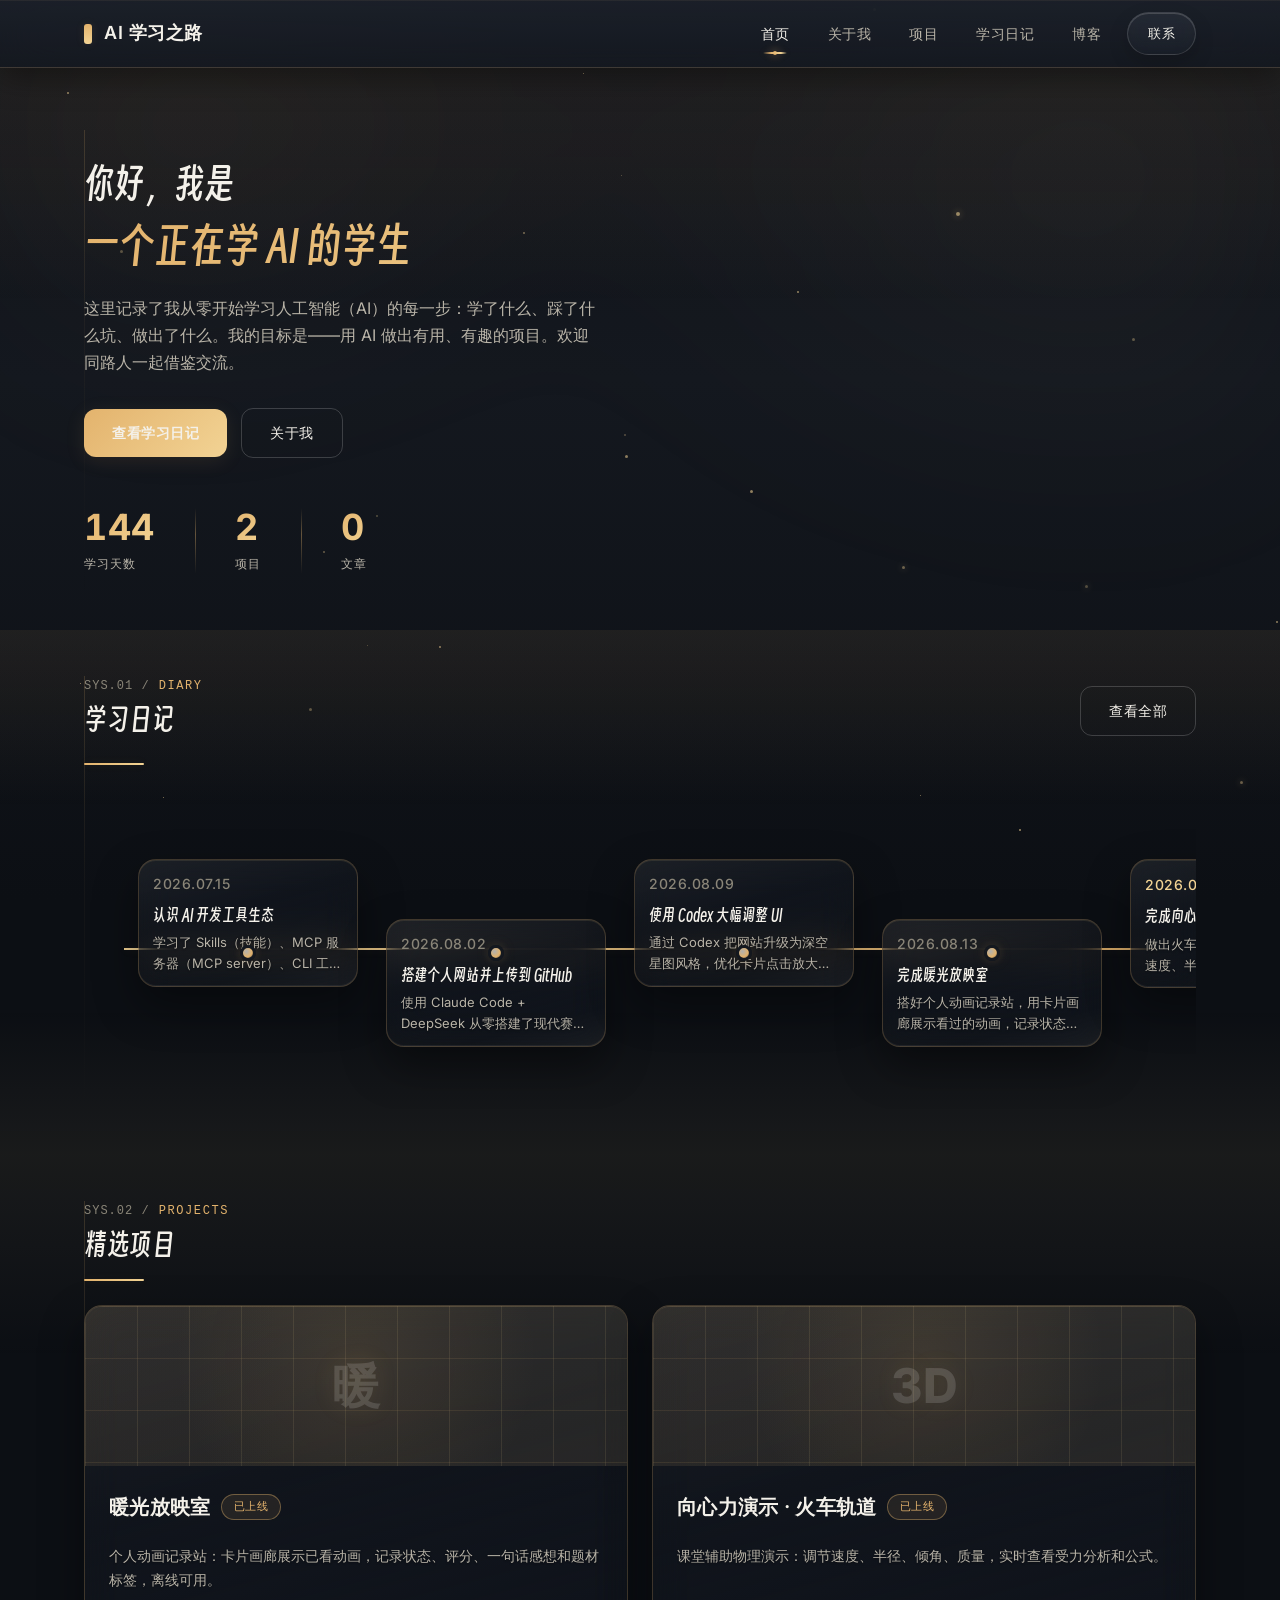
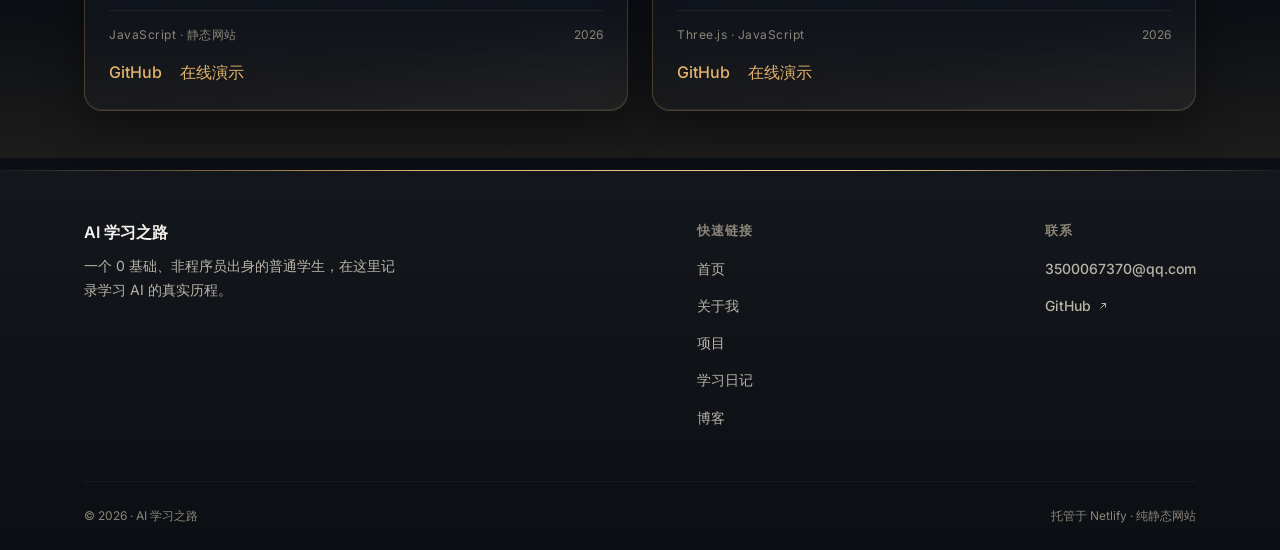
==== commit fa4c1cf6: "fix: update anime Netlify demo URL" ====
--- a/index.html
+++ b/index.html
@@ -94,7 +94,7 @@
               </div>
               <div class="project-links">
                 <a class="text-link" href="https://github.com/moxiao954/anime-gallery" target="_blank" rel="noopener">GitHub</a>
-                <a class="text-link" href="https://anime-gallery.netlify.app" target="_blank" rel="noopener">在线演示</a>
+                <a class="text-link" href="https://anime-gallery-991.netlify.app" target="_blank" rel="noopener">在线演示</a>
               </div>
             </div>
           </div>
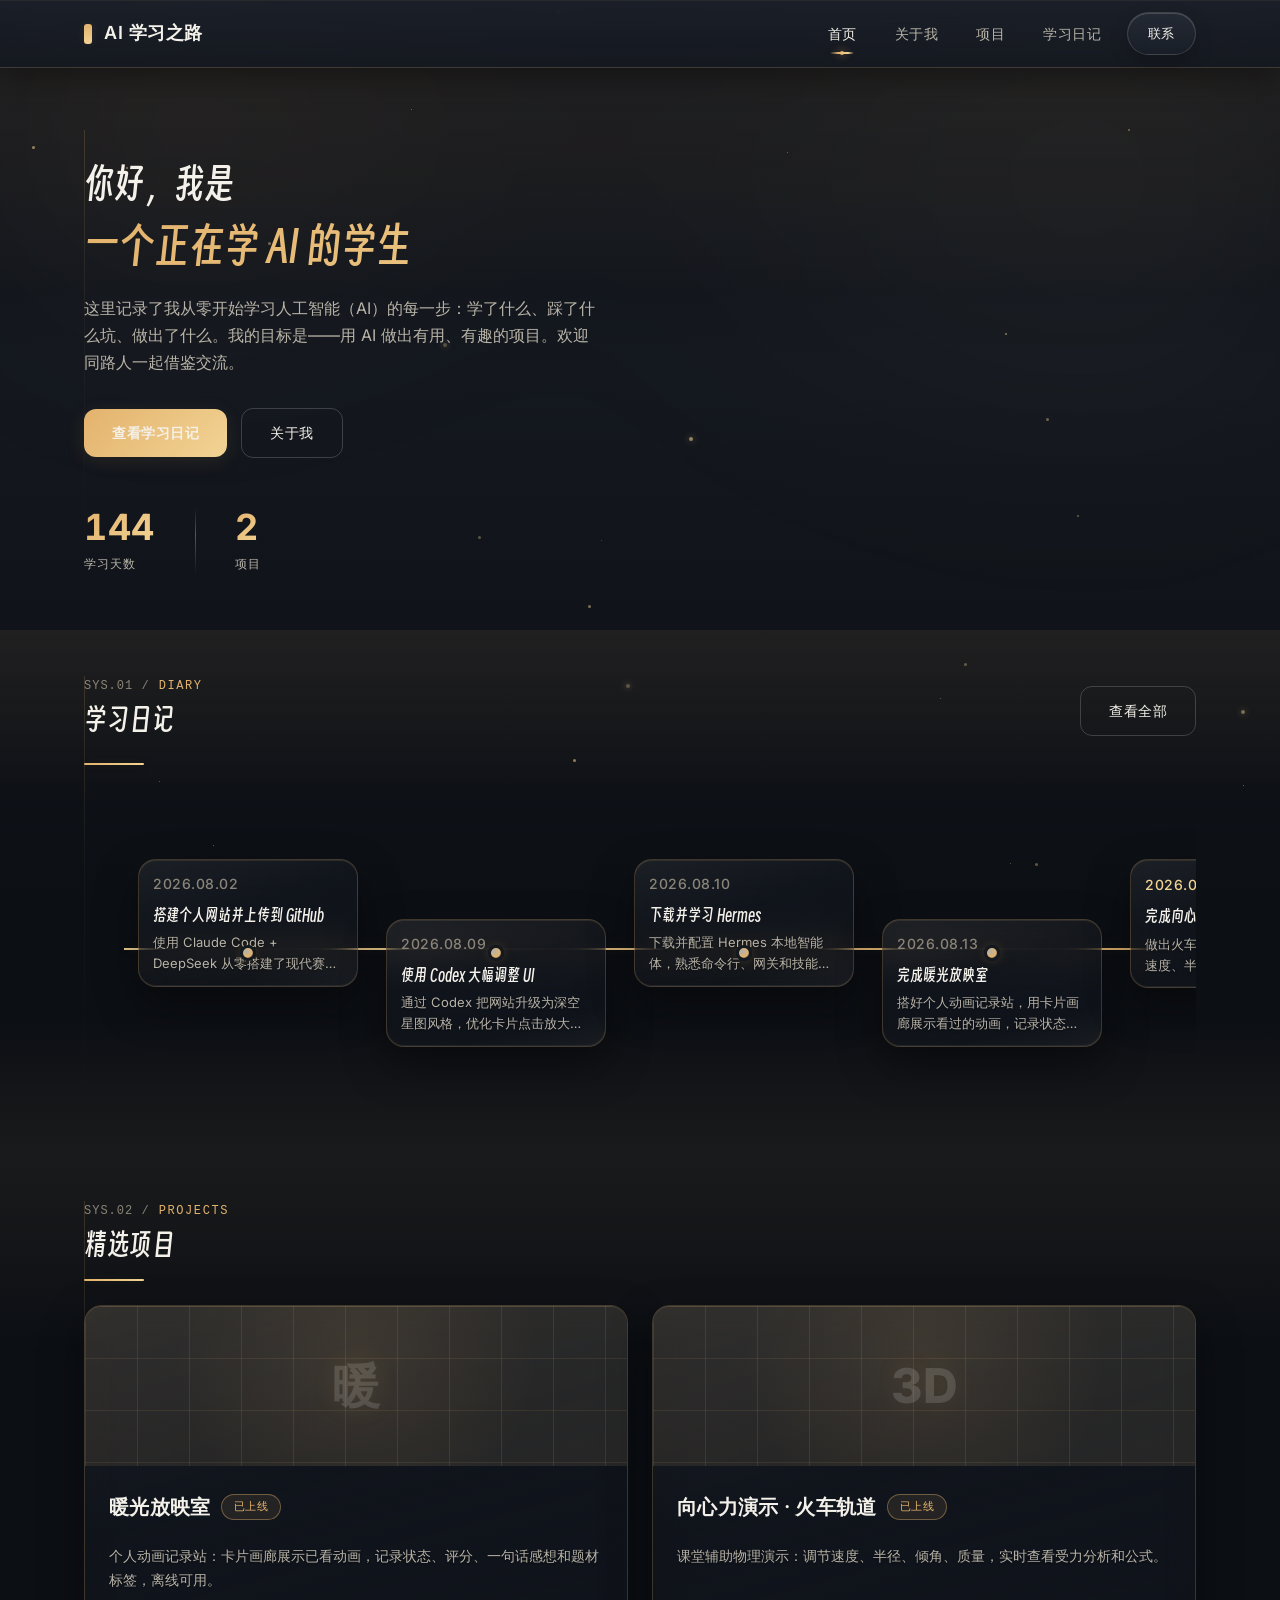
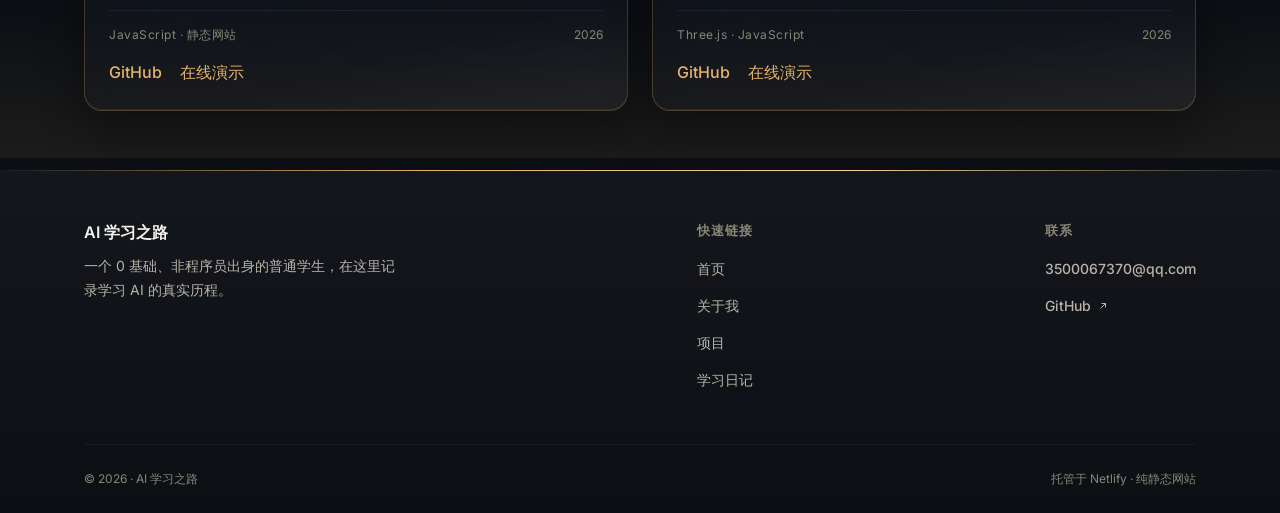
==== commit 764e18c0: "feat: remove blog section and add Hermes diary entry" ====
--- a/index.html
+++ b/index.html
@@ -20,7 +20,6 @@
         <a href="about.html">关于我</a>
         <a href="projects.html">项目</a>
         <a href="diary.html">学习日记</a>
-        <a href="blog.html">博客</a>
       </div>
       <a class="btn-glass nav-cta" href="mailto:3500067370@qq.com">联系</a>
     </div>
@@ -49,10 +48,6 @@
             <div class="stat-item">
               <div class="stat-num text-gradient" data-count="2">0</div>
               <div class="stat-label">项目</div>
-            </div>
-            <div class="stat-item">
-              <div class="stat-num text-gradient" data-count="0">0</div>
-              <div class="stat-label">文章</div>
             </div>
           </div>
         </div>
@@ -133,7 +128,6 @@
             <li><a href="about.html">关于我</a></li>
             <li><a href="projects.html">项目</a></li>
             <li><a href="diary.html">学习日记</a></li>
-            <li><a href="blog.html">博客</a></li>
           </ul>
         </div>
         <div class="footer-col">
--- a/css/style.css
+++ b/css/style.css
@@ -1272,64 +1272,6 @@
 }
 
 /* ============================================================
-   [博客] 空状态 + 文章骨架
-   ============================================================ */
-.blog-empty {
-  display: flex;
-  flex-direction: column;
-  align-items: center;
-  text-align: center;
-  padding: 80px 0 60px;
-}
-.blog-empty-icon {
-  width: 52px;
-  height: 52px;
-  border: 1px solid var(--accent-1-border);
-  border-radius: var(--radius-md);
-  display: flex;
-  align-items: center;
-  justify-content: center;
-  font-size: 22px;
-  color: var(--accent-1);
-  background: linear-gradient(135deg, var(--accent-1-soft), var(--accent-2-soft));
-  box-shadow: 0 0 22px var(--accent-1-soft);
-  margin-bottom: 24px;
-}
-.blog-empty-title {
-  font-size: 24px;
-  font-weight: 600;
-  color: var(--text-main);
-}
-.blog-empty p {
-  font-size: 15px;
-  color: var(--text-secondary);
-  margin: 12px 0 28px;
-  text-shadow: 0 1px 2px rgba(0, 0, 0, 0.45);
-}
-.article-skeletons {
-  display: grid;
-  grid-template-columns: repeat(3, 1fr);
-  gap: 24px;
-  margin-top: 8px;
-}
-.article-skeleton {
-  height: 120px;
-  border-radius: var(--radius-lg);
-  border: 1px solid rgba(255, 255, 255, 0.06);
-  box-shadow: inset 0 0 0 1px var(--accent-1-soft);
-  background: linear-gradient(100deg,
-    rgba(255, 255, 255, 0.02) 40%,
-    rgba(255, 255, 255, 0.08) 50%,
-    rgba(255, 255, 255, 0.02) 60%);
-  background-size: 200% 100%;
-  animation: shimmer 2.2s linear infinite;
-}
-@keyframes shimmer {
-  from { background-position: 200% 0; }
-  to   { background-position: -200% 0; }
-}
-
-/* ============================================================
    [CTA 区] 学习日记页底部
    ============================================================ */
 .cta-section {
